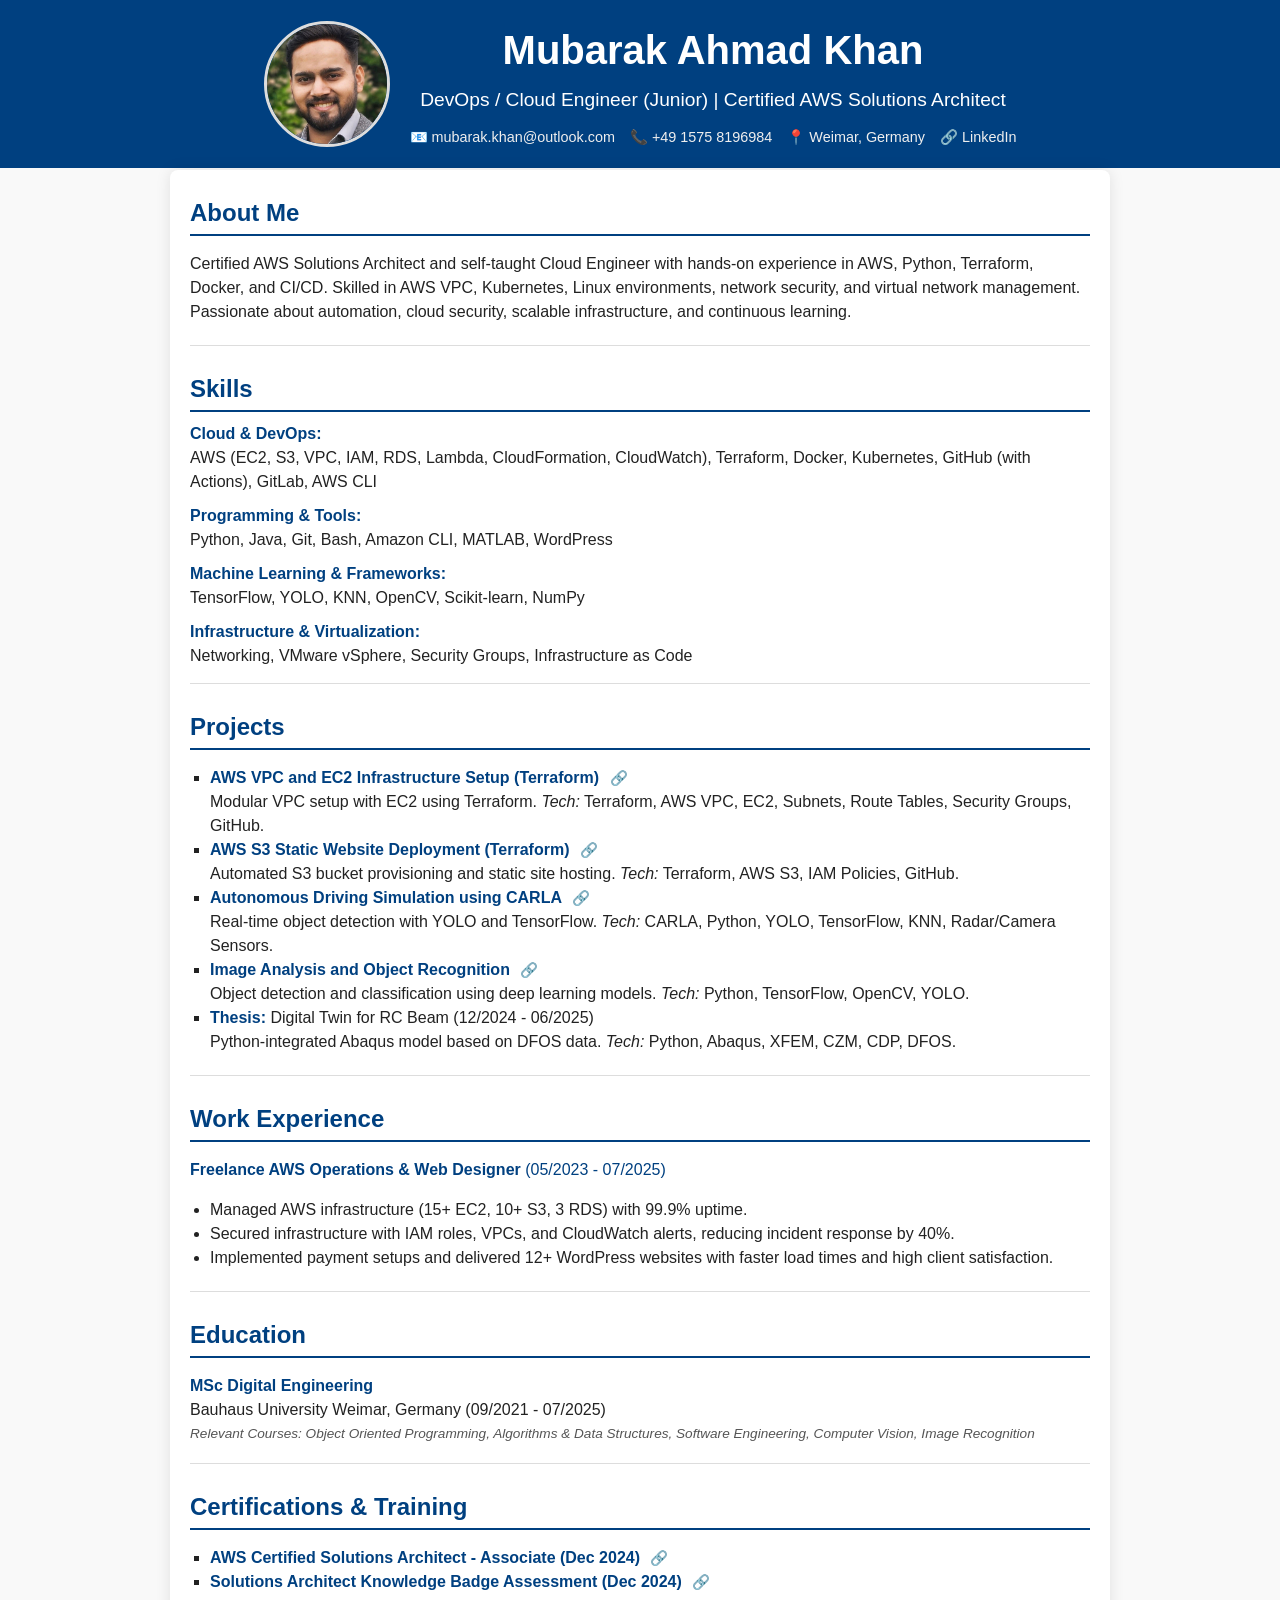
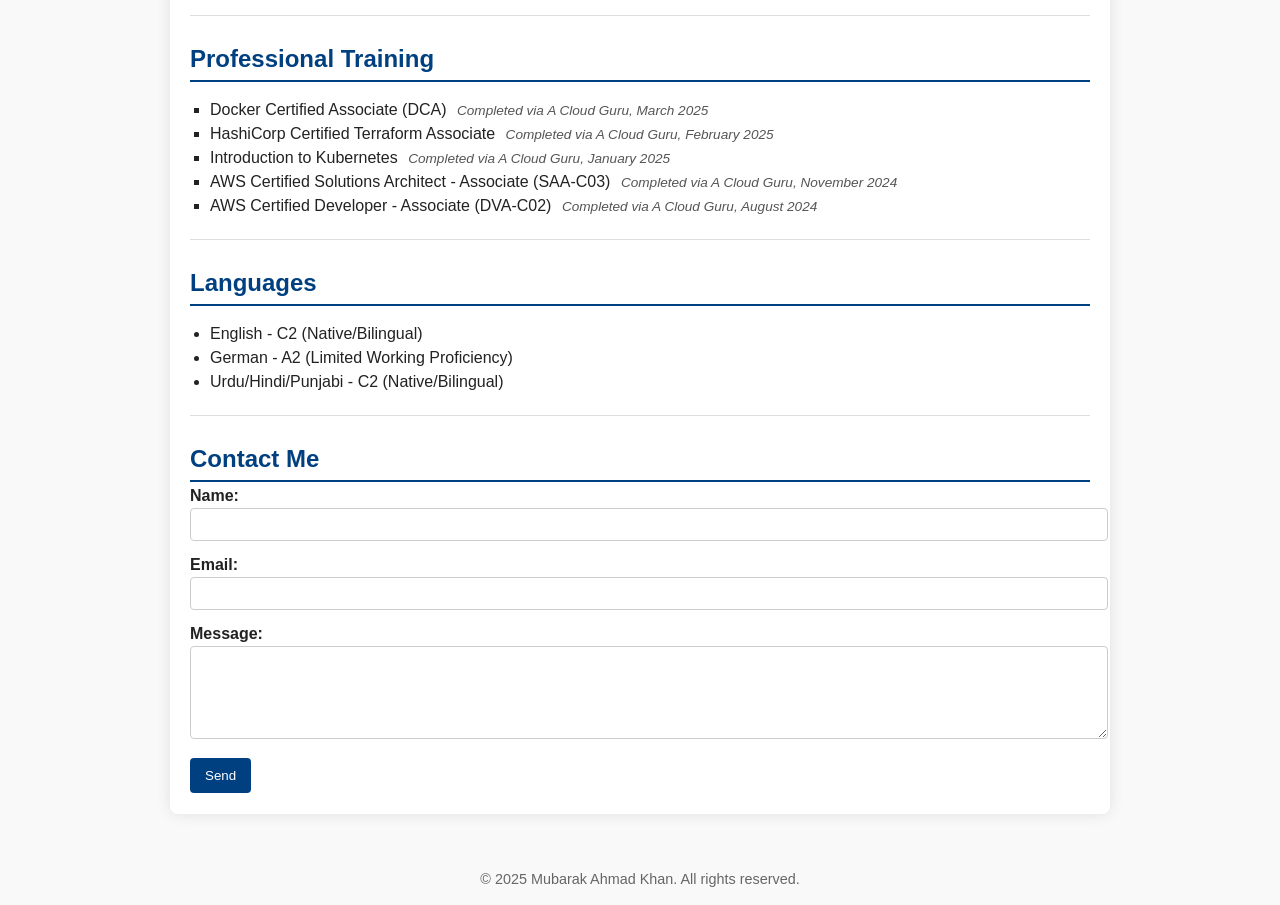
==== site-content/index.html @ 8db27534 "updated index.html" ====
<!DOCTYPE html>
<html lang="en">

<head>
  <meta charset="UTF-8" />
  <meta name="viewport" content="width=device-width, initial-scale=1" />
  <title>Mubarak Ahmad Khan | DevOps & Cloud Engineer Portfolio</title>
  <style>
    body {
      margin: 0;
      padding: 0;
      font-family: 'Segoe UI', Tahoma, Geneva, Verdana, sans-serif;
      background: #f9f9f9;
      color: #222;
      line-height: 1.5;
    }

    header {
      background: #004080;
      color: white;
      padding: 20px 20px;
      text-align: center;
    }

    header h1 {
      margin: 0;
      font-size: 2.5rem;
    }

    header p {
      margin: 1px 0 0;
      font-weight: 300;
      font-size: 1.2rem;
    }

    main {
      max-width: 900px;
      margin: 2px auto;
      padding: 0 20px;
      background: white;
      box-shadow: 0 0 15px rgba(0, 0, 0, 0.1);
      border-radius: 8px;
    }

    section {
      padding: 5px 0;
      border-bottom: 1px solid #ddd;
    }

    section:last-child {
      border-bottom: none;
    }

    h2 {
      color: #004080;
      border-bottom: 2px solid #004080;
      padding-bottom: 3px;
      margin-bottom: 2px;
    }

    ul {
      padding-left: 20px;
    }

    ul.skills,
    ul.projects,
    ul.certificates {
      list-style-type: square;
    }

    .contact-info a {
      color: #004080;
      text-decoration: none;
      font-weight: bold;
    }

    .contact-info a:hover {
      text-decoration: underline;
    }

    .flex-container {
      display: flex;
      flex-wrap: wrap;
      gap: 5px;
    }

    .flex-item {
      flex: 1 1 45%;
      min-width: 280px;
    }

    footer {
      text-align: center;
      padding: 15px;
      color: #666;
      font-size: 0.9rem;
      margin-top: 40px;
    }

    @media (max-width: 600px) {
      .flex-container {
        flex-direction: column;
      }

      .flex-item {
        flex-basis: 100%;
      }
    }

    a.link-arrow {
      text-decoration: none;
      color: #004080;
      font-weight: 600;
    }

    a.link-arrow::after {
      content: "🔗";
      display: inline-block;
      margin-left: 6px;
      font-size: 0.9em;
      vertical-align: middle;
      transition: transform 0.2s ease;
      color: #004080 !important;
    }

    a.link-arrow:hover::after {
      transform: translateY(-1px) scale(1.1);
    }

    .contact-icons {
      margin-top: 12px;
      font-size: 0.9rem;
      color: #ddd;
      display: flex;
      flex-wrap: wrap;
      gap: 15px;
      justify-content: center;
      font-weight: 500;
    }

    .contact-icons a,
    .contact-icons span {
      color: #eee;
      text-decoration: none;
      display: flex;
      align-items: center;
      gap: 6px;
      white-space: nowrap;
    }

    .contact-icons a:hover {
      color: #aaddff;
      text-decoration: underline;
    }

    .header-flex {
      display: flex;
      align-items: center;
      justify-content: center;
      gap: 20px;
      flex-wrap: wrap;
    }

    .profile-pic {
      width: 120px;
      height: 120px;
      border-radius: 50%;
      object-fit: cover;
      border: 3px solid #ddd;
    }

    .header-text {
      text-align: center;
      max-width: 700px;
    }

    header h1 {
      margin: 0 0 6px 0;
      font-size: 2.5rem;
    }

    header p {
      margin: 0 0 12px 0;
      font-weight: 300;
      font-size: 1.2rem;
    }

    /* Adjust contact icons justify to flex-start for left alignment */
    .contact-icons {
      justify-content: flex-start;
    }

    .skills-group p {
      margin: 10px 0;
      line-height: 1.5;
    }

    .skills-group strong {
      color: #004080;
    }

    form label {
      font-weight: bold;
    }

    form input,
    form textarea {
      width: 100%;
      padding: 8px;
      margin-bottom: 12px;
      border: 1px solid #ccc;
      border-radius: 4px;
    }

    form button {
      background-color: #004080;
      color: white;
      padding: 10px 15px;
      border: none;
      border-radius: 4px;
      cursor: pointer;
    }

    form button:hover {
      background-color: #003060;
    }
  </style>
</head>




<body>
  <header>
    <div class="header-flex">
      <img src="job_pic.jpg" alt="Mubarak Ahmad Khan" class="profile-pic" />
      <div class="header-text">
        <h1>Mubarak Ahmad Khan </h1>
        <p>DevOps / Cloud Engineer (Junior) | Certified AWS Solutions Architect</p>
        <div class="contact-icons">
          <a href="mailto:mubarak.khan@outlook.com" title="Email">📧 mubarak.khan@outlook.com</a>
          <a href="tel:+4915758196984" title="Phone">📞 +49 1575 8196984</a>
          <span title="Location">📍 Weimar, Germany</span>
          <a href="https://linkedin.com/in/khanmubarak" target="_blank" rel="noopener noreferrer" title="LinkedIn">🔗
            LinkedIn</a>
        </div>
      </div>
    </div>
  </header>

  <main>
    <section>
      <h2>About Me</h2>
      <p>Certified AWS Solutions Architect and self-taught Cloud Engineer with hands-on experience in AWS, Python,
        Terraform, Docker, and CI/CD. Skilled in AWS VPC, Kubernetes, Linux environments, network security, and virtual
        network management. Passionate about automation, cloud security, scalable infrastructure, and continuous
        learning.</p>
    </section>
    <section>
      <h2>Skills</h2>
      <div class="skills-group">
        <p><strong>Cloud & DevOps:</strong><br>
          AWS (EC2, S3, VPC, IAM, RDS, Lambda, CloudFormation, CloudWatch), Terraform, Docker, Kubernetes, GitHub (with
          Actions), GitLab,
          AWS CLI
        </p>
        <p><strong>Programming & Tools:</strong><br>
          Python, Java, Git, Bash, Amazon CLI, MATLAB, WordPress
        </p>
        <p><strong>Machine Learning & Frameworks:</strong><br>
          TensorFlow, YOLO, KNN, OpenCV, Scikit-learn, NumPy
        </p>
        <p><strong>Infrastructure & Virtualization:</strong><br>
          Networking, VMware vSphere, Security Groups, Infrastructure as Code
        </p>
      </div>
    </section>

    <section>
      <h2>Projects</h2>
      <ul class="projects">
        <li>
          <strong><a href="https://github.com/umarxkhan/terraform-aws-project" target="_blank" class="link-arrow">
              AWS VPC and EC2 Infrastructure Setup (Terraform)
            </a></strong><br>
          Modular VPC setup with EC2 using Terraform. <em>Tech:</em> Terraform, AWS VPC, EC2, Subnets, Route Tables,
          Security Groups, GitHub.
        </li>
        <li>
          <strong><a href="https://github.com/umarxkhan/terraform-aws-s3-static-site" target="_blank"
              class="link-arrow">
              AWS S3 Static Website Deployment (Terraform)
            </a></strong><br>
          Automated S3 bucket provisioning and static site hosting. <em>Tech:</em> Terraform, AWS S3, IAM Policies,
          GitHub.
        </li>
        <li>
          <strong><a href="https://gitlab.com/umarxkhan/carlasim" target="_blank" class="link-arrow">
              Autonomous Driving Simulation using CARLA
            </a></strong><br>
          Real-time object detection with YOLO and TensorFlow. <em>Tech:</em> CARLA, Python, YOLO, TensorFlow, KNN,
          Radar/Camera Sensors.
        </li>
        <li>
          <strong><a href="https://github.com/umarxkhan/Img_anl_obj_rec" target="_blank" class="link-arrow">
              Image Analysis and Object Recognition
            </a></strong><br>
          Object detection and classification using deep learning models. <em>Tech:</em> Python, TensorFlow, OpenCV,
          YOLO.
        </li>
        <li>
          <strong><span style="color: #004080;">Thesis:</span></strong> Digital Twin for RC Beam (12/2024 - 06/2025)<br>
          Python-integrated Abaqus model based on DFOS data. <em>Tech:</em> Python, Abaqus, XFEM, CZM, CDP, DFOS.
        </li>


      </ul>
    </section>
    <section>
      <h2>Work Experience</h2>
      <p style="color: #004080;"><strong>Freelance AWS Operations & Web Designer</strong> (05/2023 - 07/2025)</p>
      <ul>
        <li>Managed AWS infrastructure (15+ EC2, 10+ S3, 3 RDS) with 99.9% uptime.</li>
        <li>Secured infrastructure with IAM roles, VPCs, and CloudWatch alerts, reducing incident response by 40%.</li>
        <li>Implemented payment setups and delivered 12+ WordPress websites with faster load times and high client
          satisfaction.</li>
      </ul>
    </section>
    <section>
      <h2>Education</h2>
      <p style="margin-bottom: 2px;color: #004080;">
        <strong>MSc Digital Engineering</strong><br />
        <span style="font-style: normal; font-size: 1em; color: #222;">Bauhaus University Weimar, Germany (09/2021 -
          07/2025)</span>
      </p>
      <p style="font-size: 0.85em; font-style: italic; color: #555; margin-top: 2px;">
        Relevant Courses: Object Oriented Programming, Algorithms & Data Structures, Software Engineering, Computer
        Vision, Image Recognition
      </p>
    </section>


    <style>
      .edu-university {
        display: block;
        margin-bottom: 4px;
        /* less vertical space */
      }

      .courses-line {
        font-size: 0.85em;
        font-style: italic;
        color: #555;
        margin-top: 0;
        /* remove top margin */
      }
    </style>


    <style>
      .edu-university {
        display: block;
        margin-bottom: 4px;
        /* less vertical space */
      }

      .courses-line {
        font-size: 0.85em;
        font-style: italic;
        color: #555;
        margin-top: 0;
        /* remove top margin */
      }

      .courses-label {
        font-weight: normal;
        margin-right: 4px;
      }
    </style>


    <style>
      .courses-label {
        font-size: 0.85em;
        font-style: italic;
        color: #555;
        font-weight: normal;
        margin-right: 4px;
      }
    </style>

    <section>
      <h2>Certifications & Training</h2>
      <ul class="certificates">
        <li><a href="https://cp.certmetrics.com/amazon/en/public/verify/credential/247a783be81e4b35bfaeaa7c2f49250f"
            target="_blank" rel="noopener noreferrer" class="link-arrow">
            AWS Certified Solutions Architect - Associate (Dec 2024)
          </a></li>
        <li><a href="https://www.credly.com/badges/6165e5f7-ee56-42c2-b804-256fa15f0f01" target="_blank"
            rel="noopener noreferrer" class="link-arrow">
            Solutions Architect Knowledge Badge Assessment (Dec 2024)
          </a></li>
      </ul>
    </section>
    <section>
      <h2>Professional Training</h2>
      <ul class="certificates">
        <li>
          Docker Certified Associate (DCA) <span class="training-info">Completed via A Cloud Guru, March 2025</span>
        </li>
        <li>
          HashiCorp Certified Terraform Associate <span class="training-info">Completed via A Cloud Guru, February
            2025</span>
        </li>
        <li>
          Introduction to Kubernetes <span class="training-info">Completed via A Cloud Guru, January 2025</span>
        </li>
        <li>
          AWS Certified Solutions Architect - Associate (SAA-C03) <span class="training-info">Completed via A Cloud
            Guru, November 2024</span>
        </li>
        <li>
          AWS Certified Developer - Associate (DVA-C02) <span class="training-info">Completed via A Cloud Guru, August
            2024</span>
        </li>
      </ul>
    </section>

    <style>
      .training-info {
        font-size: 0.85em;
        font-style: italic;
        color: #555;
        margin-left: 6px;
      }
    </style>

    <section>
      <h2>Languages</h2>
      <ul>
        <li>English - C2 (Native/Bilingual)</li>
        <li>German - A2 (Limited Working Proficiency)</li>
        <li>Urdu/Hindi/Punjabi - C2 (Native/Bilingual)</li>

      </ul>
    </section>
    <section>
      <h2>Contact Me</h2>
      <form id="contactForm">
        <label for="name">Name:</label><br />
        <input type="text" id="name" name="name" required /><br />

        <label for="email">Email:</label><br />
        <input type="email" id="email" name="email" required /><br />

        <label for="message">Message:</label><br />
        <textarea id="message" name="message" rows="5" required></textarea><br />

        <button type="submit">Send</button>
      </form>
      <p id="formStatus"></p>
    </section>
  </main>
  <footer>
    &copy; 2025 Mubarak Ahmad Khan. All rights reserved.
  </footer>
  <script>
    const form = document.getElementById('contactForm');
    const status = document.getElementById('formStatus');

    form.addEventListener('submit', async (e) => {
      e.preventDefault();

      const data = {
        name: form.name.value.trim(),
        email: form.email.value.trim(),
        message: form.message.value.trim(),
      };

      try {
        status.textContent = 'Sending...';

        const response = await fetch('https://tzf78jd52c.execute-api.us-east-1.amazonaws.com/submit', {
          method: 'POST',
          headers: {
            'Content-Type': 'application/json',
          },
          body: JSON.stringify(data),
        });

        if (response.ok) {
          status.textContent = 'Message sent successfully. Thank you!';
          form.reset();
        } else {
          const errorData = await response.json();
          status.textContent = 'Error: ' + (errorData.message || 'Failed to send message.');
        }
      } catch (error) {
        status.textContent = 'Network error: Could not send message.';
      }
    });
  </script>
</body>

</html>
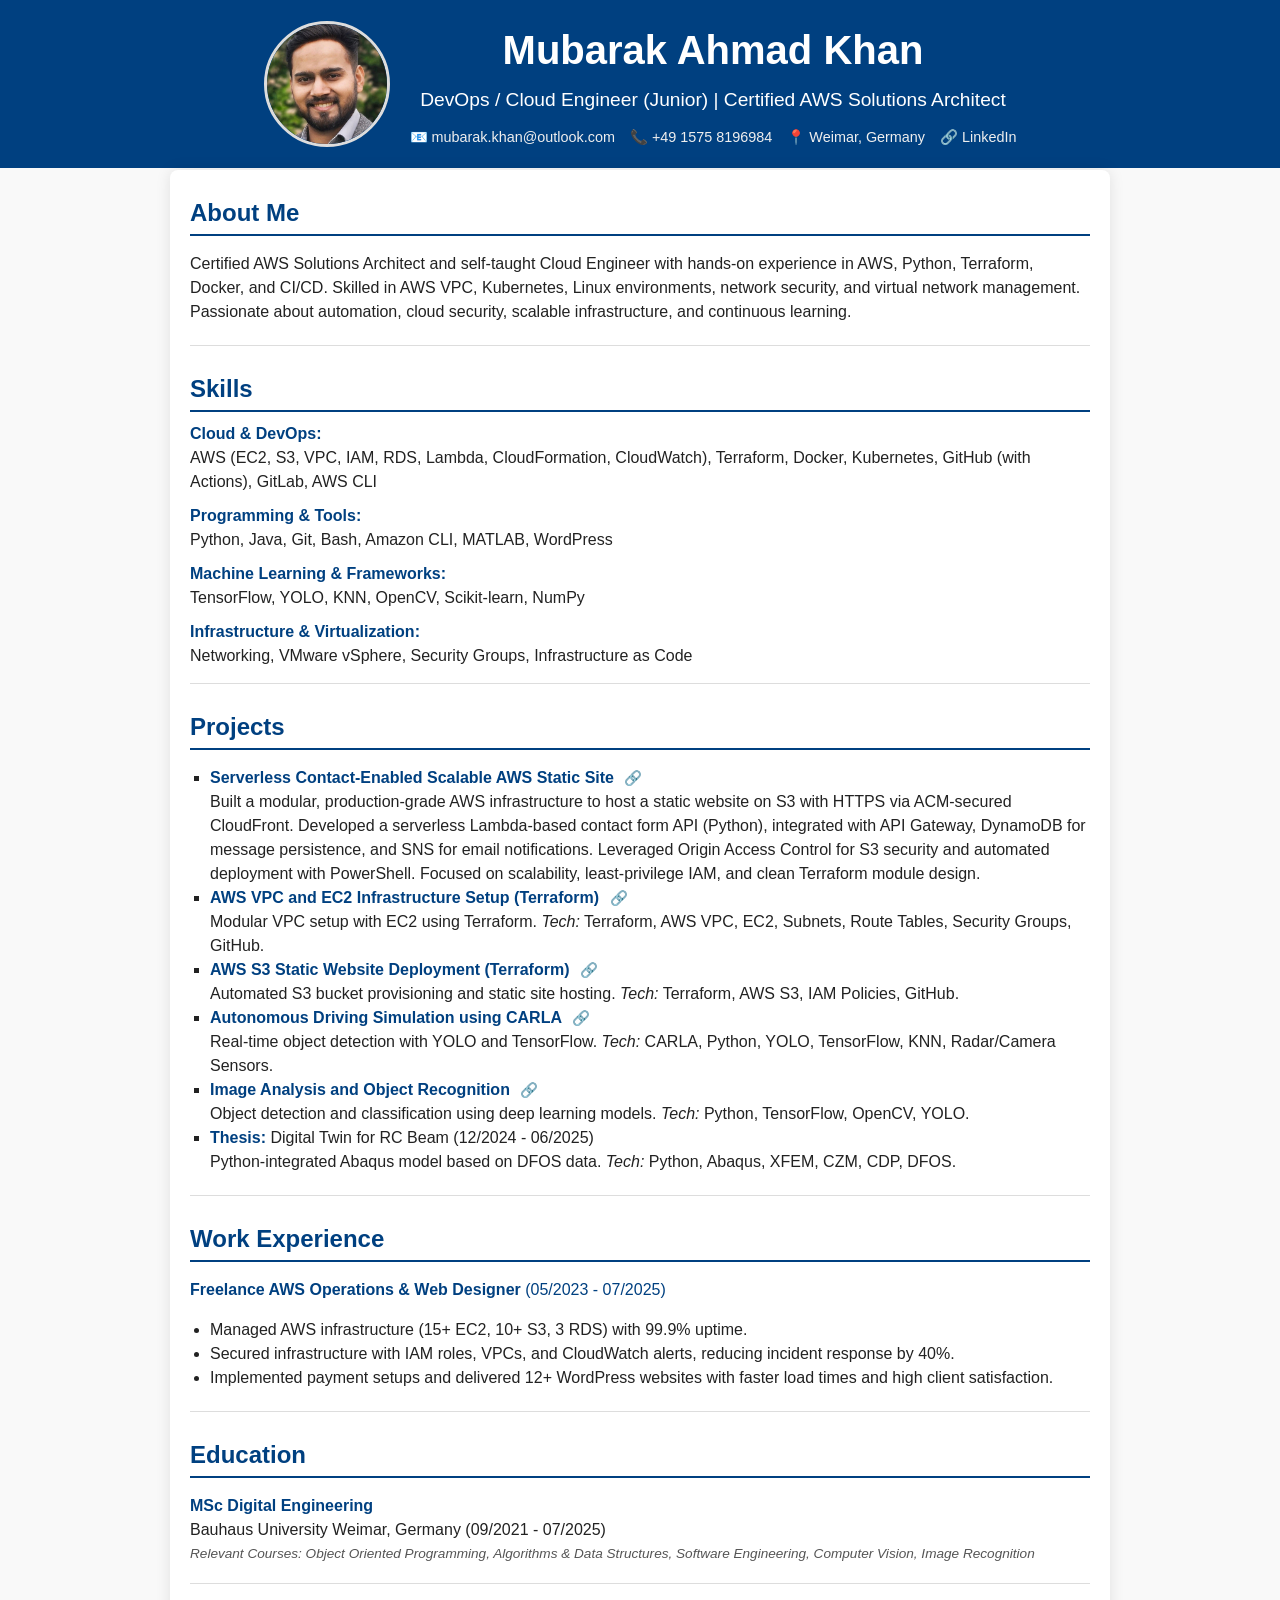
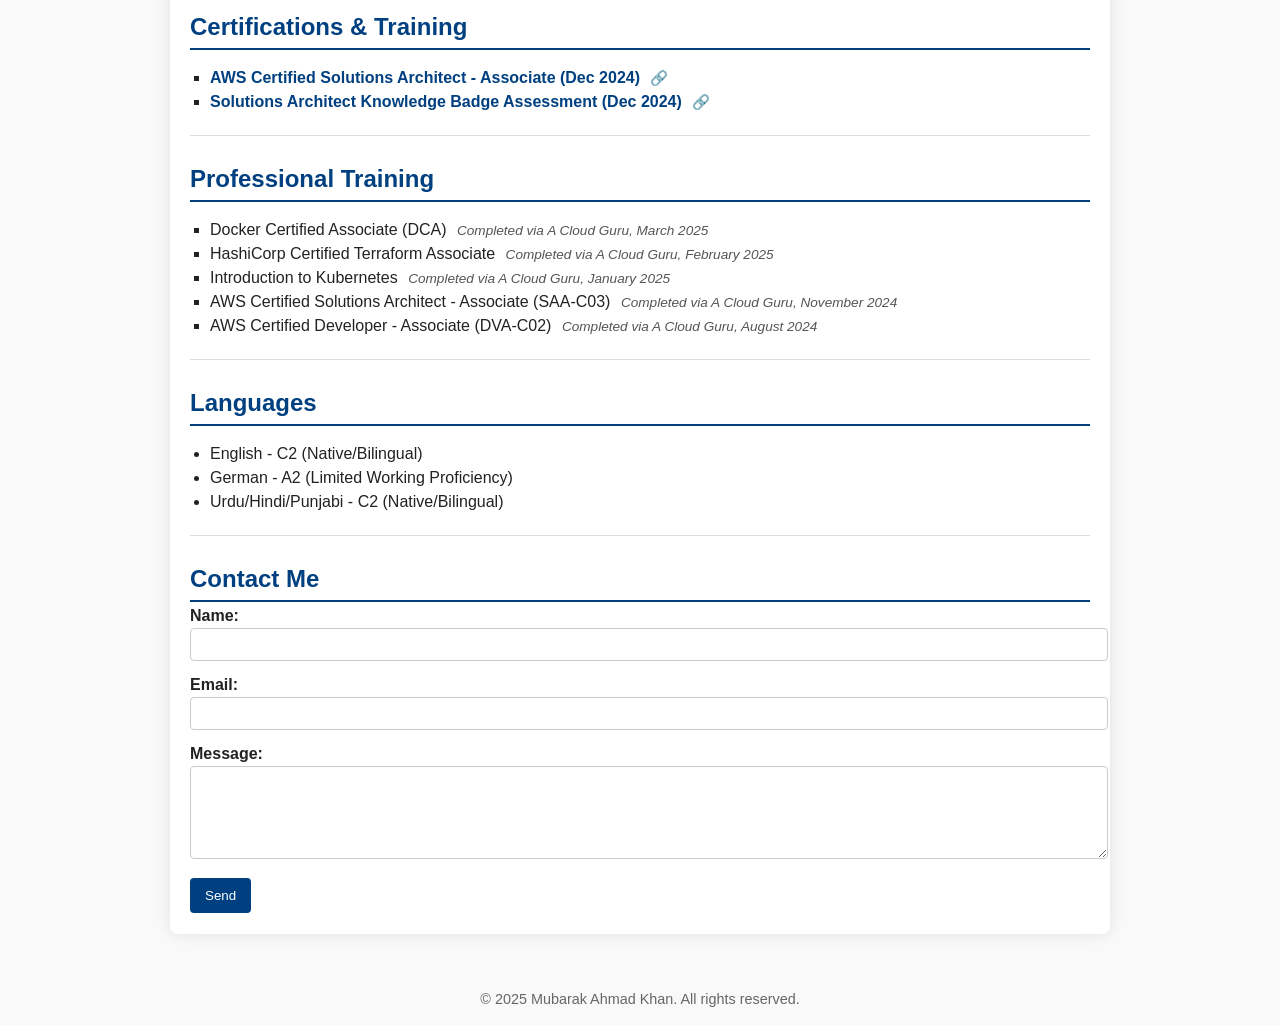
==== commit 728ca7da: "updated index.html" ====
--- a/site-content/index.html
+++ b/site-content/index.html
@@ -280,6 +280,17 @@
       <h2>Projects</h2>
       <ul class="projects">
         <li>
+          <strong><a href="https://github.com/umarxkhan/secure-scalable-s3-static-site-aws-terraform" target="_blank"
+              class="link-arrow">
+              Serverless Contact-Enabled Scalable AWS Static Site
+            </a></strong><br>
+          Built a modular, production-grade AWS infrastructure to host a static website on S3 with HTTPS via ACM-secured
+          CloudFront. Developed a serverless Lambda-based contact form API (Python), integrated with API Gateway,
+          DynamoDB for message persistence, and SNS for email notifications. Leveraged Origin Access Control for S3
+          security and automated deployment with PowerShell. Focused on scalability, least-privilege IAM, and clean
+          Terraform module design.
+        </li>
+        <li>
           <strong><a href="https://github.com/umarxkhan/terraform-aws-project" target="_blank" class="link-arrow">
               AWS VPC and EC2 Infrastructure Setup (Terraform)
             </a></strong><br>
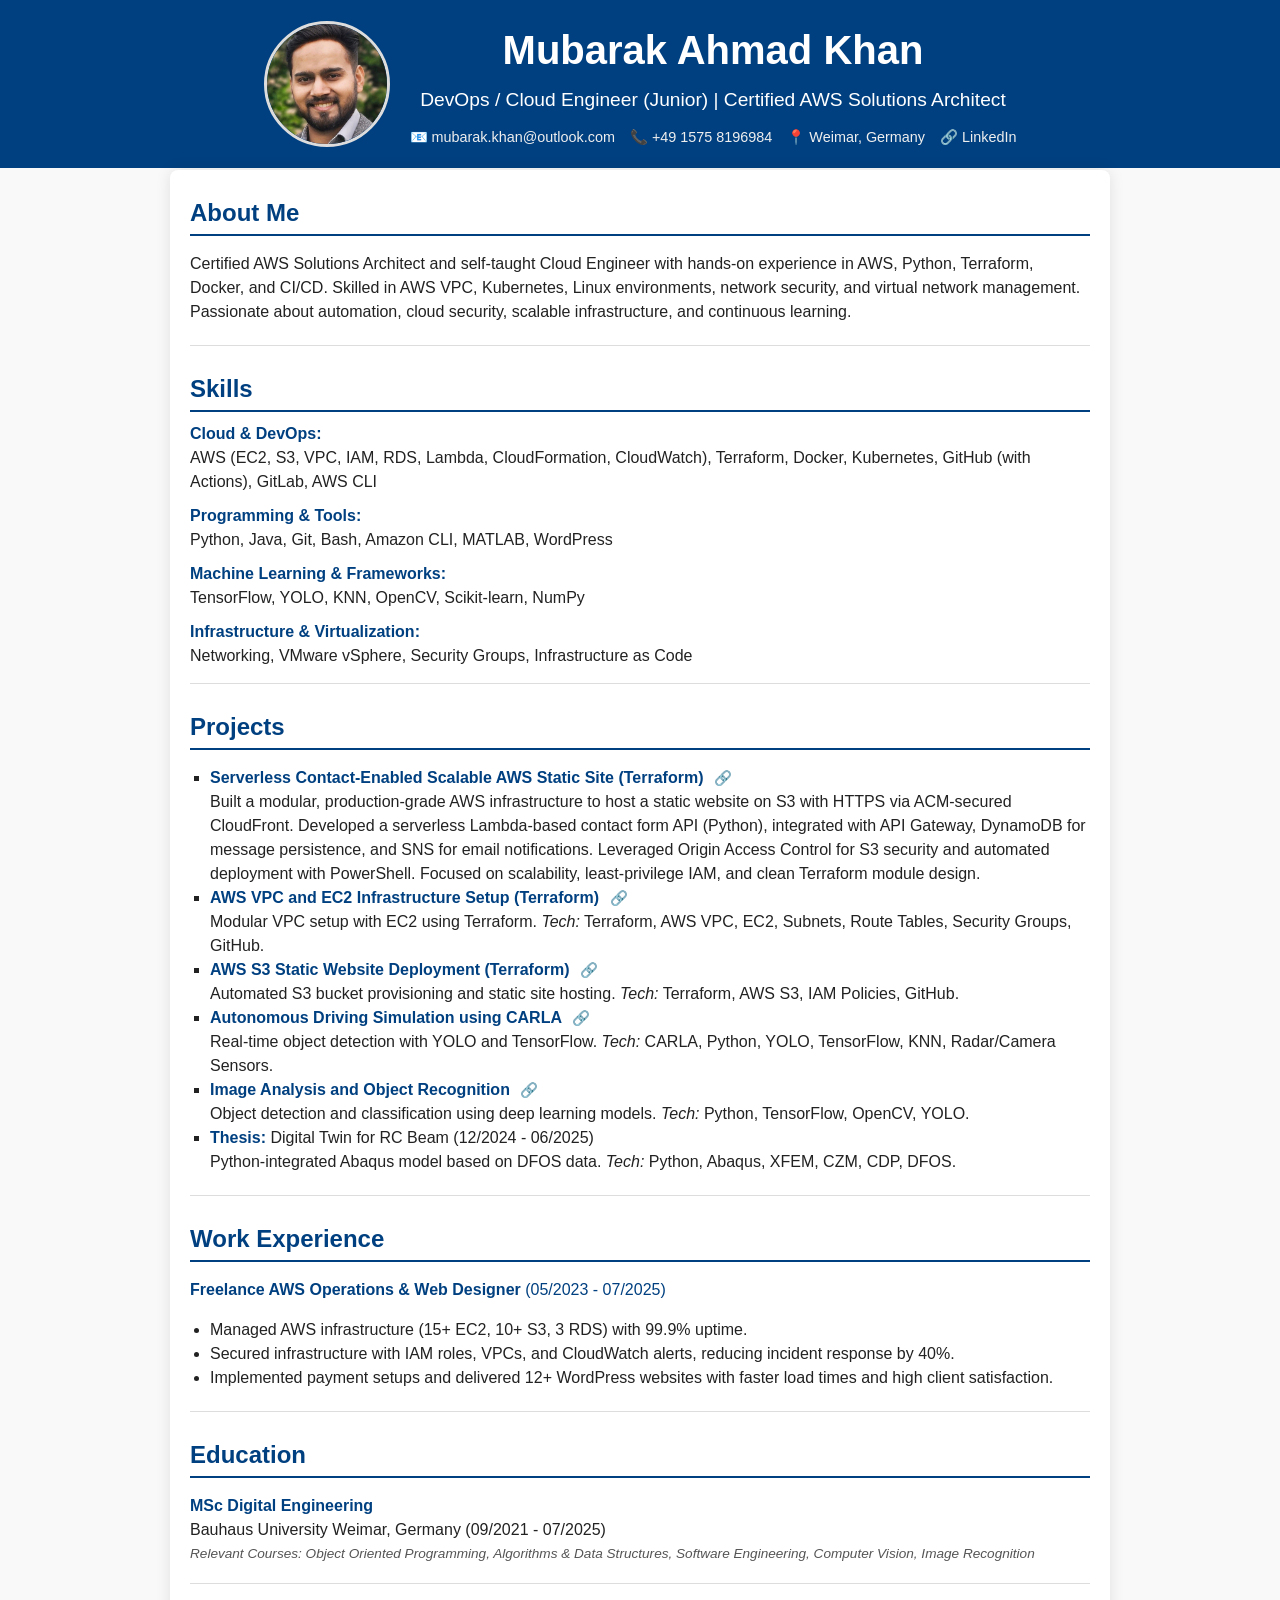
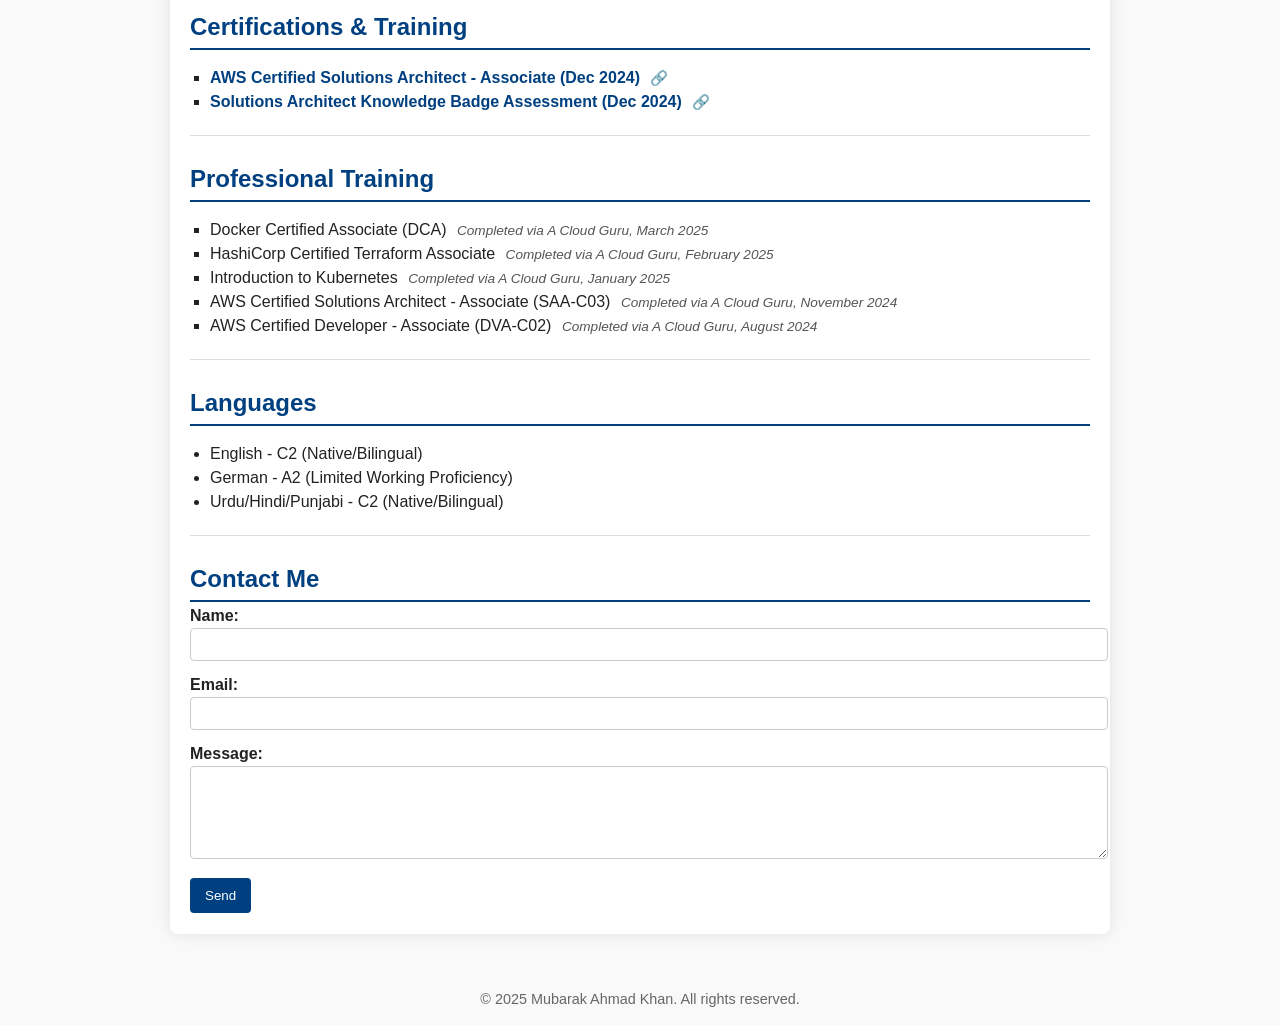
==== commit d0ed5308: "updated index.html" ====
--- a/site-content/index.html
+++ b/site-content/index.html
@@ -282,7 +282,7 @@
         <li>
           <strong><a href="https://github.com/umarxkhan/secure-scalable-s3-static-site-aws-terraform" target="_blank"
               class="link-arrow">
-              Serverless Contact-Enabled Scalable AWS Static Site
+              Serverless Contact-Enabled Scalable AWS Static Site (Terraform)
             </a></strong><br>
           Built a modular, production-grade AWS infrastructure to host a static website on S3 with HTTPS via ACM-secured
           CloudFront. Developed a serverless Lambda-based contact form API (Python), integrated with API Gateway,
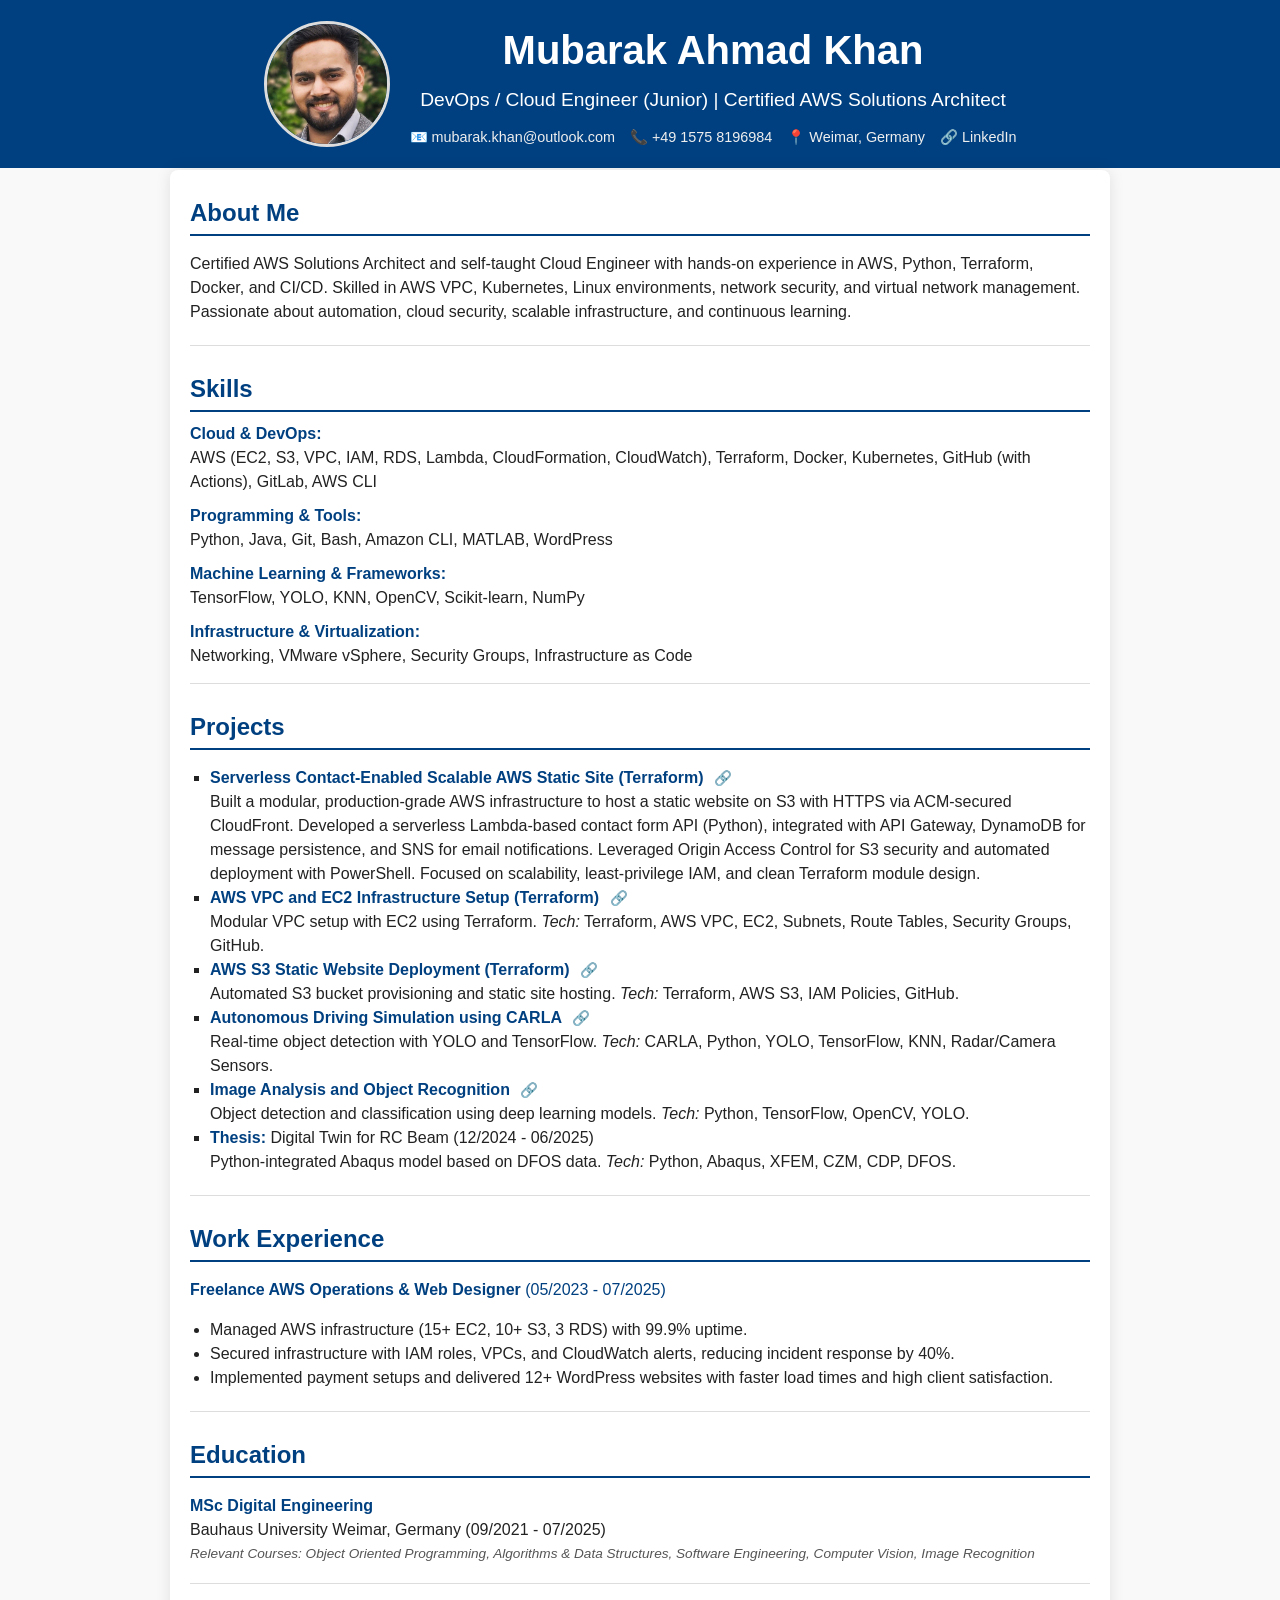
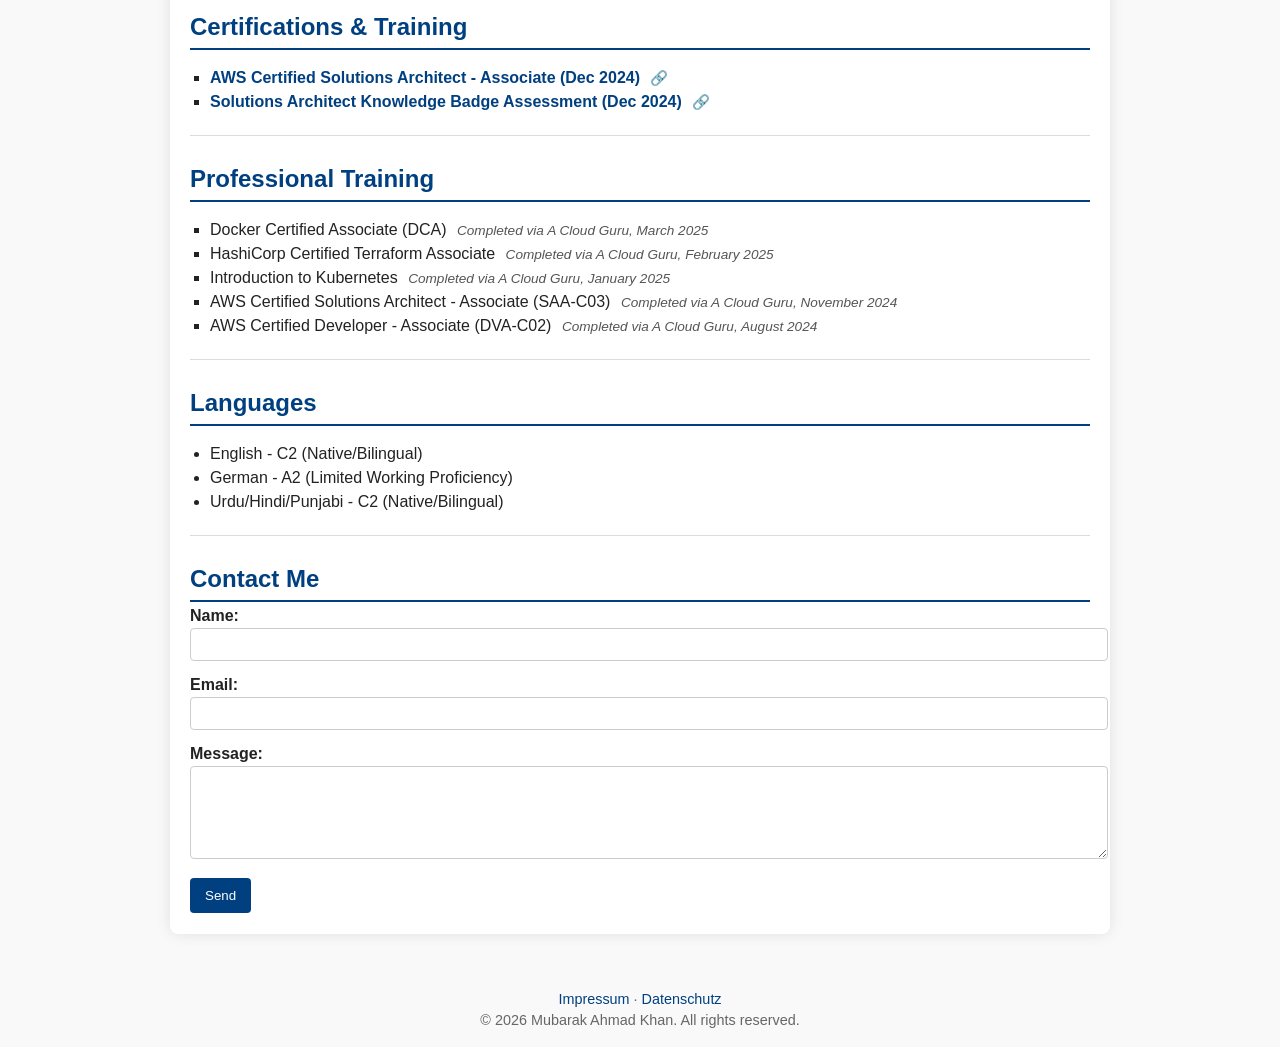
==== commit 5f9b1f6d: "Updated portfolio, impressum, datenschutz" ====
--- a/site-content/index.html
+++ b/site-content/index.html
@@ -473,7 +473,11 @@
     </section>
   </main>
   <footer>
-    &copy; 2025 Mubarak Ahmad Khan. All rights reserved.
+    <a href="impressum.html" style="color: #004080; text-decoration: none;">Impressum</a>
+    &middot;
+    <a href="datenschutz.html" style="color: #004080; text-decoration: none;">Datenschutz</a>
+    <br />
+    &copy; 2026 Mubarak Ahmad Khan. All rights reserved.
   </footer>
   <script>
     const form = document.getElementById('contactForm');
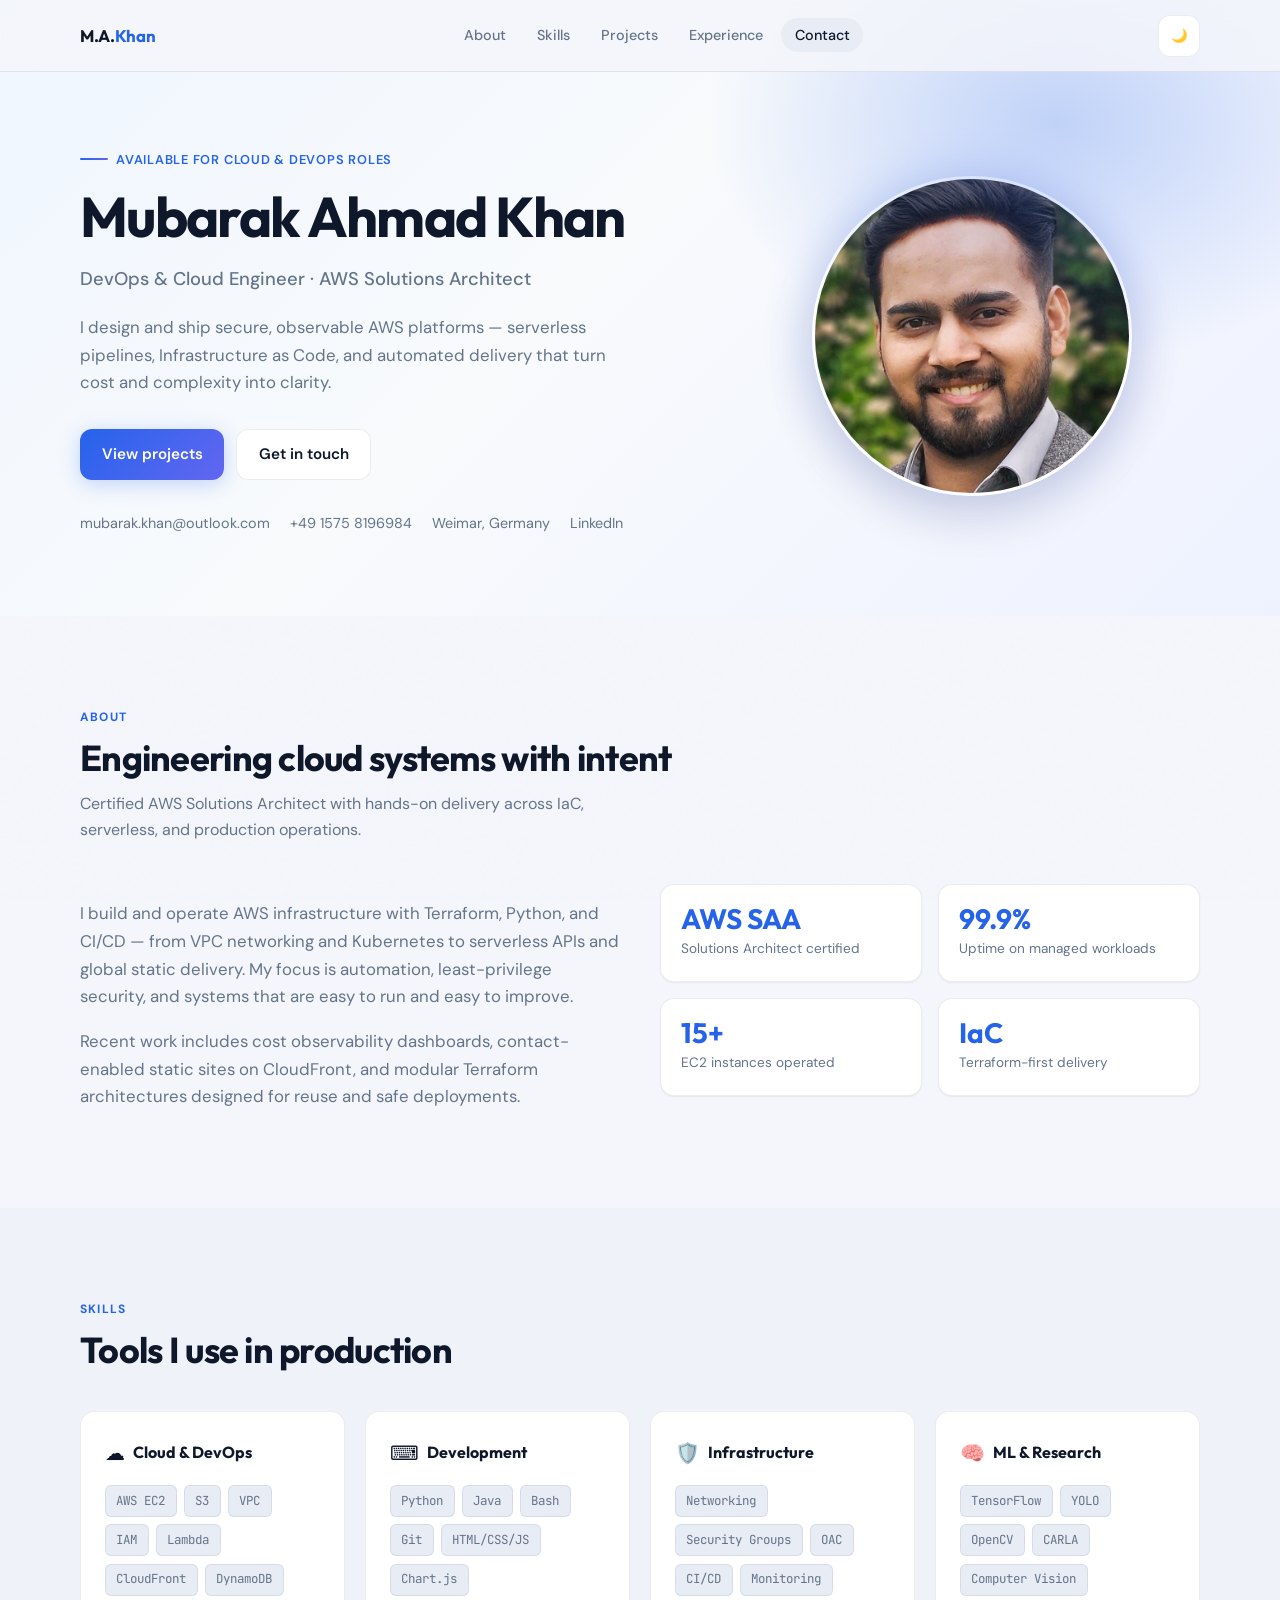
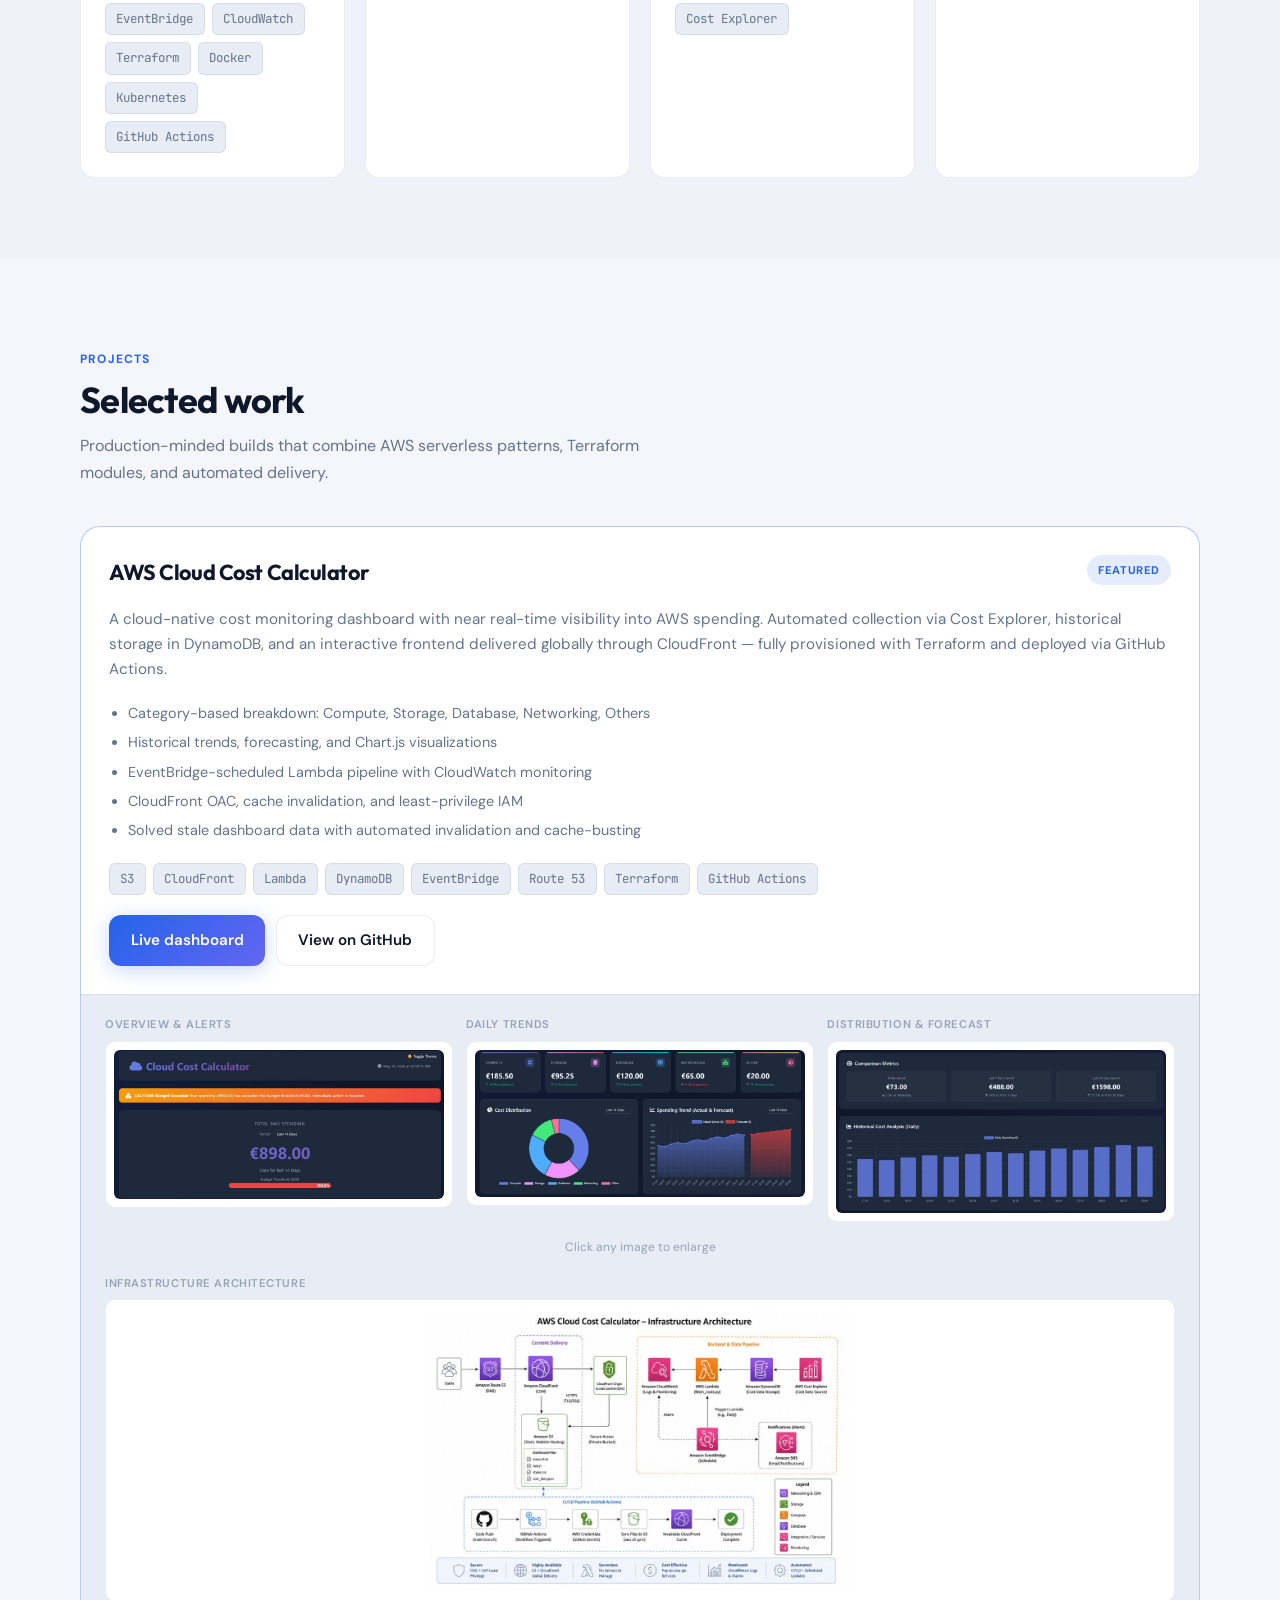
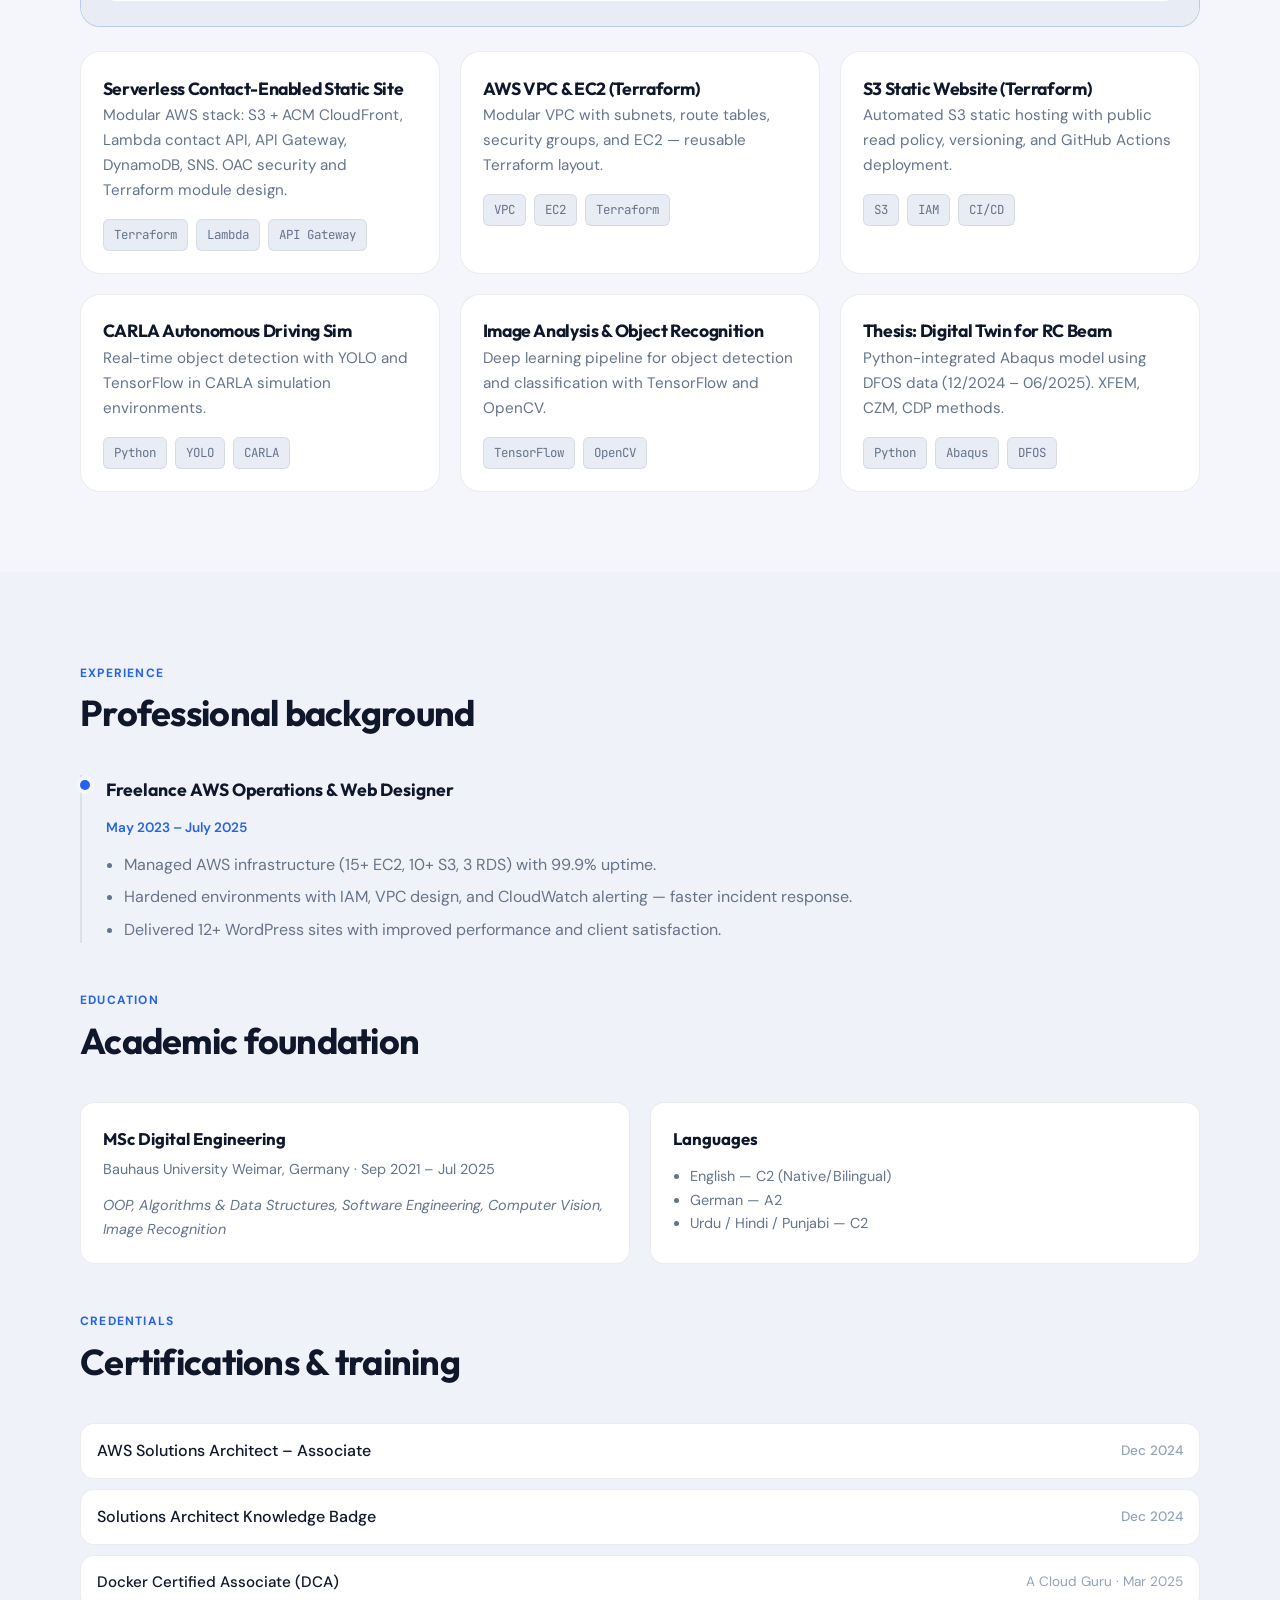
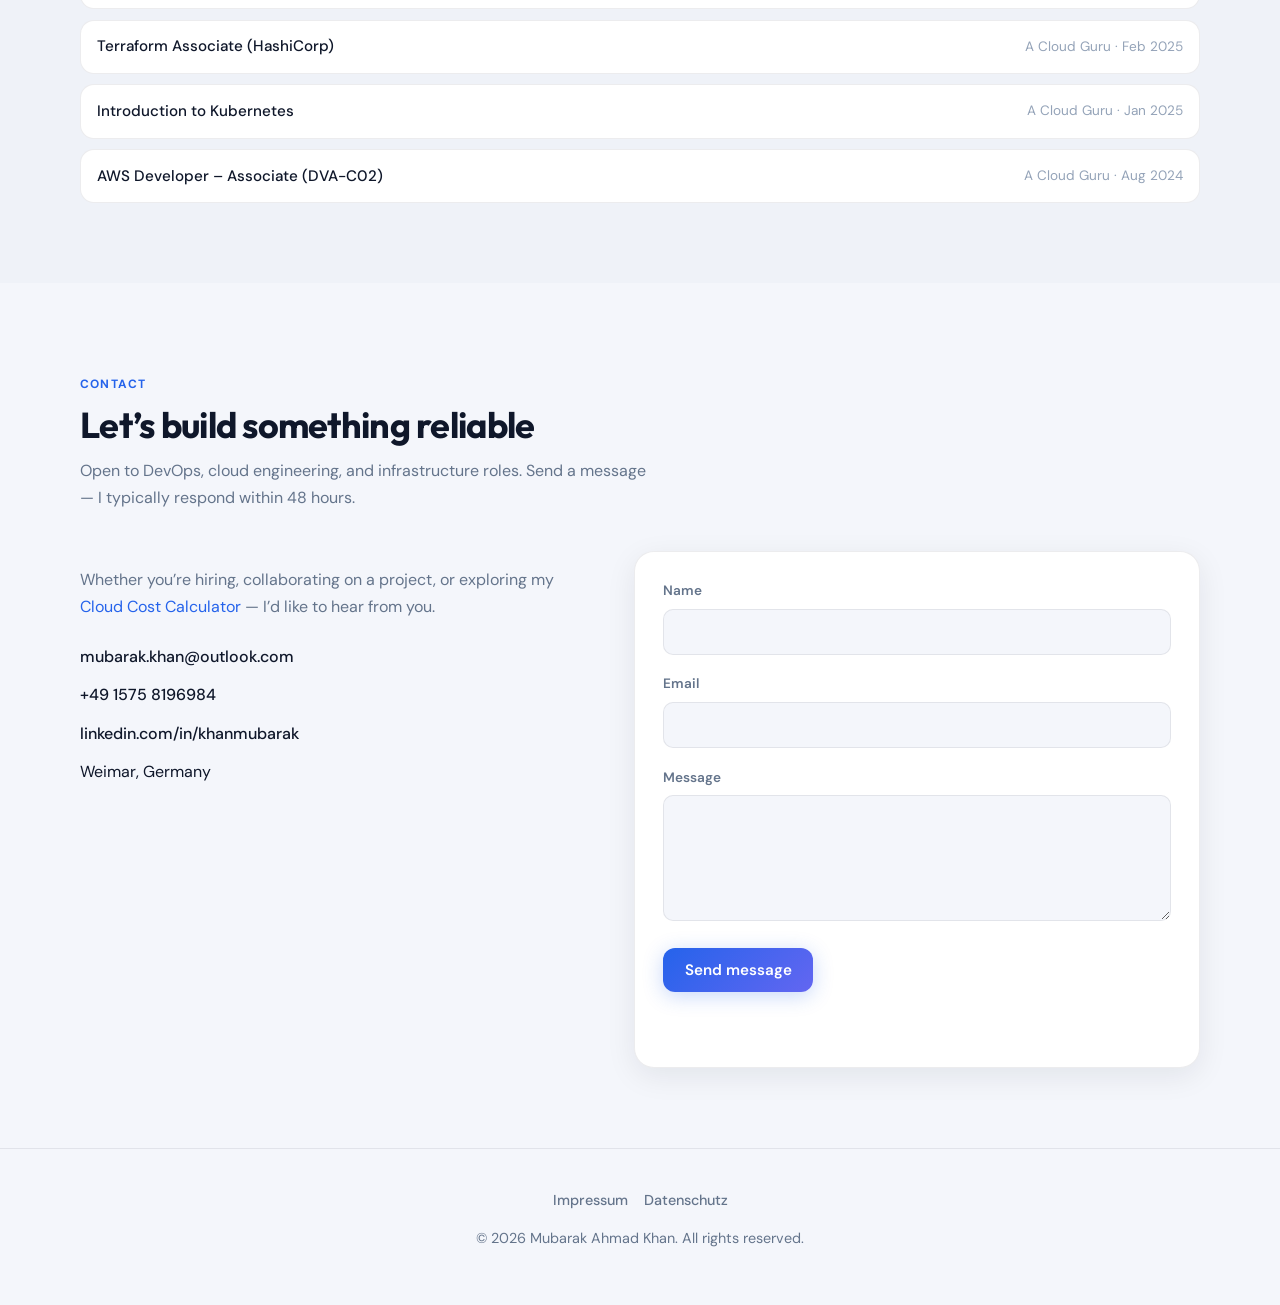
==== commit 96b1f95f: "updated site content" ====
--- a/site-content/index.html
+++ b/site-content/index.html
@@ -1,520 +1,507 @@
 <!DOCTYPE html>
-<html lang="en">
+<html lang="en" data-theme="light">
 
 <head>
   <meta charset="UTF-8" />
   <meta name="viewport" content="width=device-width, initial-scale=1" />
-  <title>Mubarak Ahmad Khan | DevOps & Cloud Engineer Portfolio</title>
-  <style>
-    body {
-      margin: 0;
-      padding: 0;
-      font-family: 'Segoe UI', Tahoma, Geneva, Verdana, sans-serif;
-      background: #f9f9f9;
-      color: #222;
-      line-height: 1.5;
-    }
-
-    header {
-      background: #004080;
-      color: white;
-      padding: 20px 20px;
-      text-align: center;
-    }
-
-    header h1 {
-      margin: 0;
-      font-size: 2.5rem;
-    }
-
-    header p {
-      margin: 1px 0 0;
-      font-weight: 300;
-      font-size: 1.2rem;
-    }
-
-    main {
-      max-width: 900px;
-      margin: 2px auto;
-      padding: 0 20px;
-      background: white;
-      box-shadow: 0 0 15px rgba(0, 0, 0, 0.1);
-      border-radius: 8px;
-    }
-
-    section {
-      padding: 5px 0;
-      border-bottom: 1px solid #ddd;
-    }
-
-    section:last-child {
-      border-bottom: none;
-    }
-
-    h2 {
-      color: #004080;
-      border-bottom: 2px solid #004080;
-      padding-bottom: 3px;
-      margin-bottom: 2px;
-    }
-
-    ul {
-      padding-left: 20px;
-    }
-
-    ul.skills,
-    ul.projects,
-    ul.certificates {
-      list-style-type: square;
-    }
-
-    .contact-info a {
-      color: #004080;
-      text-decoration: none;
-      font-weight: bold;
-    }
-
-    .contact-info a:hover {
-      text-decoration: underline;
-    }
-
-    .flex-container {
-      display: flex;
-      flex-wrap: wrap;
-      gap: 5px;
-    }
-
-    .flex-item {
-      flex: 1 1 45%;
-      min-width: 280px;
-    }
-
-    footer {
-      text-align: center;
-      padding: 15px;
-      color: #666;
-      font-size: 0.9rem;
-      margin-top: 40px;
-    }
-
-    @media (max-width: 600px) {
-      .flex-container {
-        flex-direction: column;
-      }
-
-      .flex-item {
-        flex-basis: 100%;
-      }
-    }
-
-    a.link-arrow {
-      text-decoration: none;
-      color: #004080;
-      font-weight: 600;
-    }
-
-    a.link-arrow::after {
-      content: "🔗";
-      display: inline-block;
-      margin-left: 6px;
-      font-size: 0.9em;
-      vertical-align: middle;
-      transition: transform 0.2s ease;
-      color: #004080 !important;
-    }
-
-    a.link-arrow:hover::after {
-      transform: translateY(-1px) scale(1.1);
-    }
-
-    .contact-icons {
-      margin-top: 12px;
-      font-size: 0.9rem;
-      color: #ddd;
-      display: flex;
-      flex-wrap: wrap;
-      gap: 15px;
-      justify-content: center;
-      font-weight: 500;
-    }
-
-    .contact-icons a,
-    .contact-icons span {
-      color: #eee;
-      text-decoration: none;
-      display: flex;
-      align-items: center;
-      gap: 6px;
-      white-space: nowrap;
-    }
-
-    .contact-icons a:hover {
-      color: #aaddff;
-      text-decoration: underline;
-    }
-
-    .header-flex {
-      display: flex;
-      align-items: center;
-      justify-content: center;
-      gap: 20px;
-      flex-wrap: wrap;
-    }
-
-    .profile-pic {
-      width: 120px;
-      height: 120px;
-      border-radius: 50%;
-      object-fit: cover;
-      border: 3px solid #ddd;
-    }
-
-    .header-text {
-      text-align: center;
-      max-width: 700px;
-    }
-
-    header h1 {
-      margin: 0 0 6px 0;
-      font-size: 2.5rem;
-    }
-
-    header p {
-      margin: 0 0 12px 0;
-      font-weight: 300;
-      font-size: 1.2rem;
-    }
-
-    /* Adjust contact icons justify to flex-start for left alignment */
-    .contact-icons {
-      justify-content: flex-start;
-    }
-
-    .skills-group p {
-      margin: 10px 0;
-      line-height: 1.5;
-    }
-
-    .skills-group strong {
-      color: #004080;
-    }
-
-    form label {
-      font-weight: bold;
-    }
-
-    form input,
-    form textarea {
-      width: 100%;
-      padding: 8px;
-      margin-bottom: 12px;
-      border: 1px solid #ccc;
-      border-radius: 4px;
-    }
-
-    form button {
-      background-color: #004080;
-      color: white;
-      padding: 10px 15px;
-      border: none;
-      border-radius: 4px;
-      cursor: pointer;
-    }
-
-    form button:hover {
-      background-color: #003060;
-    }
-  </style>
+  <meta name="description"
+    content="Mubarak Ahmad Khan — DevOps & Cloud Engineer specializing in AWS, Terraform, serverless architecture, and CI/CD." />
+  <title>Mubarak Ahmad Khan | DevOps & Cloud Engineer</title>
+  <link rel="preconnect" href="https://fonts.googleapis.com" />
+  <link rel="preconnect" href="https://fonts.gstatic.com" crossorigin />
+  <link
+    href="https://fonts.googleapis.com/css2?family=DM+Sans:ital,opsz,wght@0,9..40,400;0,9..40,500;0,9..40,600;0,9..40,700&family=JetBrains+Mono:wght@400;500&family=Outfit:wght@600;700&display=swap"
+    rel="stylesheet" />
+  <link rel="stylesheet" href="css/styles.css" />
+  <script>
+    (function () {
+      var t = localStorage.getItem("portfolio-theme");
+      if (t === "light" || t === "dark") document.documentElement.setAttribute("data-theme", t);
+      else if (window.matchMedia("(prefers-color-scheme: dark)").matches) document.documentElement.setAttribute("data-theme", "dark");
+    })();
+  </script>
 </head>
 
-
-
-
 <body>
-  <header>
-    <div class="header-flex">
-      <img src="job_pic.jpg" alt="Mubarak Ahmad Khan" class="profile-pic" />
-      <div class="header-text">
-        <h1>Mubarak Ahmad Khan </h1>
-        <p>DevOps / Cloud Engineer (Junior) | Certified AWS Solutions Architect</p>
-        <div class="contact-icons">
-          <a href="mailto:mubarak.khan@outlook.com" title="Email">📧 mubarak.khan@outlook.com</a>
-          <a href="tel:+4915758196984" title="Phone">📞 +49 1575 8196984</a>
-          <span title="Location">📍 Weimar, Germany</span>
-          <a href="https://linkedin.com/in/khanmubarak" target="_blank" rel="noopener noreferrer" title="LinkedIn">🔗
-            LinkedIn</a>
+  <nav class="nav" id="nav" aria-label="Main navigation">
+    <div class="container nav__inner">
+      <a href="#hero" class="nav__brand">M.A.<span>Khan</span></a>
+      <ul class="nav__links" id="navLinks">
+        <li><a href="#about" data-section="about">About</a></li>
+        <li><a href="#skills" data-section="skills">Skills</a></li>
+        <li><a href="#projects" data-section="projects">Projects</a></li>
+        <li><a href="#experience" data-section="experience">Experience</a></li>
+        <li><a href="#contact" data-section="contact">Contact</a></li>
+      </ul>
+      <div class="nav__actions">
+        <button type="button" class="btn-icon" id="themeToggle" aria-label="Toggle dark mode">🌙</button>
+        <button type="button" class="btn-icon nav__toggle" id="navToggle" aria-expanded="false"
+          aria-label="Open menu">☰</button>
+      </div>
+    </div>
+  </nav>
+
+  <header class="hero" id="hero">
+    <div class="container hero__grid">
+      <div class="hero__content reveal">
+        <p class="hero__eyebrow">Available for cloud &amp; DevOps roles</p>
+        <h1 class="hero__title">Mubarak Ahmad Khan</h1>
+        <p class="hero__role">DevOps &amp; Cloud Engineer · AWS Solutions Architect</p>
+        <p class="hero__impact">
+          I design and ship secure, observable AWS platforms — serverless pipelines, Infrastructure as Code,
+          and automated delivery that turn cost and complexity into clarity.
+        </p>
+        <div class="hero__cta">
+          <a href="#projects" class="btn btn--primary">View projects</a>
+          <a href="#contact" class="btn btn--ghost">Get in touch</a>
+        </div>
+        <div class="hero__meta">
+          <a href="mailto:mubarak.khan@outlook.com">mubarak.khan@outlook.com</a>
+          <a href="tel:+4915758196984">+49 1575 8196984</a>
+          <span>Weimar, Germany</span>
+          <a href="https://linkedin.com/in/khanmubarak" target="_blank" rel="noopener noreferrer">LinkedIn</a>
+        </div>
+      </div>
+      <div class="hero__visual reveal reveal-delay-1">
+        <div class="hero__photo-wrap">
+          <img src="job_pic.jpg" alt="Mubarak Ahmad Khan" class="hero__photo" width="320" height="320" />
         </div>
       </div>
     </div>
   </header>
 
   <main>
-    <section>
-      <h2>About Me</h2>
-      <p>Certified AWS Solutions Architect and self-taught Cloud Engineer with hands-on experience in AWS, Python,
-        Terraform, Docker, and CI/CD. Skilled in AWS VPC, Kubernetes, Linux environments, network security, and virtual
-        network management. Passionate about automation, cloud security, scalable infrastructure, and continuous
-        learning.</p>
+    <section class="section" id="about">
+      <div class="container">
+        <div class="section__header reveal">
+          <p class="section__label">About</p>
+          <h2 class="section__title">Engineering cloud systems with intent</h2>
+          <p class="section__subtitle">
+            Certified AWS Solutions Architect with hands-on delivery across IaC, serverless, and production operations.
+          </p>
+        </div>
+        <div class="about__grid">
+          <div class="about__text reveal">
+            <p>
+              I build and operate AWS infrastructure with Terraform, Python, and CI/CD — from VPC networking and
+              Kubernetes to serverless APIs and global static delivery. My focus is automation, least-privilege security,
+              and systems that are easy to run and easy to improve.
+            </p>
+            <p>
+              Recent work includes cost observability dashboards, contact-enabled static sites on CloudFront, and
+              modular Terraform architectures designed for reuse and safe deployments.
+            </p>
+          </div>
+          <div class="about__highlights reveal reveal-delay-1">
+            <div class="stat-card">
+              <div class="stat-card__value">AWS SAA</div>
+              <div class="stat-card__label">Solutions Architect certified</div>
+            </div>
+            <div class="stat-card">
+              <div class="stat-card__value">99.9%</div>
+              <div class="stat-card__label">Uptime on managed workloads</div>
+            </div>
+            <div class="stat-card">
+              <div class="stat-card__value">15+</div>
+              <div class="stat-card__label">EC2 instances operated</div>
+            </div>
+            <div class="stat-card">
+              <div class="stat-card__value">IaC</div>
+              <div class="stat-card__label">Terraform-first delivery</div>
+            </div>
+          </div>
+        </div>
+      </div>
     </section>
-    <section>
-      <h2>Skills</h2>
-      <div class="skills-group">
-        <p><strong>Cloud & DevOps:</strong><br>
-          AWS (EC2, S3, VPC, IAM, RDS, Lambda, CloudFormation, CloudWatch), Terraform, Docker, Kubernetes, GitHub (with
-          Actions), GitLab,
-          AWS CLI
-        </p>
-        <p><strong>Programming & Tools:</strong><br>
-          Python, Java, Git, Bash, Amazon CLI, MATLAB, WordPress
-        </p>
-        <p><strong>Machine Learning & Frameworks:</strong><br>
-          TensorFlow, YOLO, KNN, OpenCV, Scikit-learn, NumPy
-        </p>
-        <p><strong>Infrastructure & Virtualization:</strong><br>
-          Networking, VMware vSphere, Security Groups, Infrastructure as Code
-        </p>
+
+    <section class="section section--alt" id="skills">
+      <div class="container">
+        <div class="section__header reveal">
+          <p class="section__label">Skills</p>
+          <h2 class="section__title">Tools I use in production</h2>
+        </div>
+        <div class="skills__grid">
+          <article class="skill-card reveal">
+            <h3><span class="skill-card__icon">☁️</span> Cloud &amp; DevOps</h3>
+            <div class="tags">
+              <span class="tag">AWS EC2</span>
+              <span class="tag">S3</span>
+              <span class="tag">VPC</span>
+              <span class="tag">IAM</span>
+              <span class="tag">Lambda</span>
+              <span class="tag">CloudFront</span>
+              <span class="tag">DynamoDB</span>
+              <span class="tag">EventBridge</span>
+              <span class="tag">CloudWatch</span>
+              <span class="tag">Terraform</span>
+              <span class="tag">Docker</span>
+              <span class="tag">Kubernetes</span>
+              <span class="tag">GitHub Actions</span>
+            </div>
+          </article>
+          <article class="skill-card reveal reveal-delay-1">
+            <h3><span class="skill-card__icon">⌨️</span> Development</h3>
+            <div class="tags">
+              <span class="tag">Python</span>
+              <span class="tag">Java</span>
+              <span class="tag">Bash</span>
+              <span class="tag">Git</span>
+              <span class="tag">HTML/CSS/JS</span>
+              <span class="tag">Chart.js</span>
+            </div>
+          </article>
+          <article class="skill-card reveal reveal-delay-2">
+            <h3><span class="skill-card__icon">🛡️</span> Infrastructure</h3>
+            <div class="tags">
+              <span class="tag">Networking</span>
+              <span class="tag">Security Groups</span>
+              <span class="tag">OAC</span>
+              <span class="tag">CI/CD</span>
+              <span class="tag">Monitoring</span>
+              <span class="tag">Cost Explorer</span>
+            </div>
+          </article>
+          <article class="skill-card reveal reveal-delay-3">
+            <h3><span class="skill-card__icon">🧠</span> ML &amp; Research</h3>
+            <div class="tags">
+              <span class="tag">TensorFlow</span>
+              <span class="tag">YOLO</span>
+              <span class="tag">OpenCV</span>
+              <span class="tag">CARLA</span>
+              <span class="tag">Computer Vision</span>
+            </div>
+          </article>
+        </div>
       </div>
     </section>
 
-    <section>
-      <h2>Projects</h2>
-      <ul class="projects">
-        <li>
-          <strong><a href="https://github.com/umarxkhan/secure-scalable-s3-static-site-aws-terraform" target="_blank"
-              class="link-arrow">
-              Serverless Contact-Enabled Scalable AWS Static Site (Terraform)
-            </a></strong><br>
-          Built a modular, production-grade AWS infrastructure to host a static website on S3 with HTTPS via ACM-secured
-          CloudFront. Developed a serverless Lambda-based contact form API (Python), integrated with API Gateway,
-          DynamoDB for message persistence, and SNS for email notifications. Leveraged Origin Access Control for S3
-          security and automated deployment with PowerShell. Focused on scalability, least-privilege IAM, and clean
-          Terraform module design.
-        </li>
-        <li>
-          <strong><a href="https://github.com/umarxkhan/terraform-aws-project" target="_blank" class="link-arrow">
-              AWS VPC and EC2 Infrastructure Setup (Terraform)
-            </a></strong><br>
-          Modular VPC setup with EC2 using Terraform. <em>Tech:</em> Terraform, AWS VPC, EC2, Subnets, Route Tables,
-          Security Groups, GitHub.
-        </li>
-        <li>
-          <strong><a href="https://github.com/umarxkhan/terraform-aws-s3-static-site" target="_blank"
-              class="link-arrow">
-              AWS S3 Static Website Deployment (Terraform)
-            </a></strong><br>
-          Automated S3 bucket provisioning and static site hosting. <em>Tech:</em> Terraform, AWS S3, IAM Policies,
-          GitHub.
-        </li>
-        <li>
-          <strong><a href="https://gitlab.com/umarxkhan/carlasim" target="_blank" class="link-arrow">
-              Autonomous Driving Simulation using CARLA
-            </a></strong><br>
-          Real-time object detection with YOLO and TensorFlow. <em>Tech:</em> CARLA, Python, YOLO, TensorFlow, KNN,
-          Radar/Camera Sensors.
-        </li>
-        <li>
-          <strong><a href="https://github.com/umarxkhan/Img_anl_obj_rec" target="_blank" class="link-arrow">
-              Image Analysis and Object Recognition
-            </a></strong><br>
-          Object detection and classification using deep learning models. <em>Tech:</em> Python, TensorFlow, OpenCV,
-          YOLO.
-        </li>
-        <li>
-          <strong><span style="color: #004080;">Thesis:</span></strong> Digital Twin for RC Beam (12/2024 - 06/2025)<br>
-          Python-integrated Abaqus model based on DFOS data. <em>Tech:</em> Python, Abaqus, XFEM, CZM, CDP, DFOS.
-        </li>
-
-
-      </ul>
+    <section class="section" id="projects">
+      <div class="container">
+        <div class="section__header reveal">
+          <p class="section__label">Projects</p>
+          <h2 class="section__title">Selected work</h2>
+          <p class="section__subtitle">
+            Production-minded builds that combine AWS serverless patterns, Terraform modules, and automated delivery.
+          </p>
+        </div>
+
+        <div class="projects__grid">
+          <article class="project-card project-card--featured reveal" id="project-cloud-cost">
+            <div class="project-card__body">
+              <div class="project-card__top">
+                <h3 class="project-card__title">AWS Cloud Cost Calculator</h3>
+                <span class="project-card__badge">Featured</span>
+              </div>
+              <p class="project-card__desc">
+                A cloud-native cost monitoring dashboard with near real-time visibility into AWS spending. Automated
+                collection via Cost Explorer, historical storage in DynamoDB, and an interactive frontend delivered
+                globally through CloudFront — fully provisioned with Terraform and deployed via GitHub Actions.
+              </p>
+              <ul class="project-card__features">
+                <li>Category-based breakdown: Compute, Storage, Database, Networking, Others</li>
+                <li>Historical trends, forecasting, and Chart.js visualizations</li>
+                <li>EventBridge-scheduled Lambda pipeline with CloudWatch monitoring</li>
+                <li>CloudFront OAC, cache invalidation, and least-privilege IAM</li>
+                <li>Solved stale dashboard data with automated invalidation and cache-busting</li>
+              </ul>
+              <div class="tags" style="margin-bottom: 1.25rem;">
+                <span class="tag">S3</span>
+                <span class="tag">CloudFront</span>
+                <span class="tag">Lambda</span>
+                <span class="tag">DynamoDB</span>
+                <span class="tag">EventBridge</span>
+                <span class="tag">Route 53</span>
+                <span class="tag">Terraform</span>
+                <span class="tag">GitHub Actions</span>
+              </div>
+              <div class="project-card__links">
+                <a href="https://d2ksaxhe746mub.cloudfront.net/index.html" class="btn btn--primary" target="_blank"
+                  rel="noopener noreferrer">Live dashboard</a>
+                <a href="https://github.com/umarxkhan/AWS-Cloud-Cost-Calculator" class="btn btn--ghost"
+                  target="_blank" rel="noopener noreferrer">View on GitHub</a>
+              </div>
+            </div>
+            <div class="project-card__media project-card__media--gallery" role="group"
+              aria-label="Project screenshots">
+              <div class="project-card__screenshots">
+                <figure class="project-card__figure project-card__figure--shot">
+                  <figcaption>Overview &amp; alerts</figcaption>
+                  <button type="button" class="project-card__zoom"
+                    data-lightbox-src="images/cloud-cost-overview.png"
+                    data-lightbox-alt="Cloud Cost Calculator overview with budget alert"
+                    data-lightbox-caption="Overview &amp; alerts">
+                    <img src="images/cloud-cost-overview.png" alt="" loading="lazy" decoding="async" />
+                  </button>
+                </figure>
+                <figure class="project-card__figure project-card__figure--shot">
+                  <figcaption>Daily trends</figcaption>
+                  <button type="button" class="project-card__zoom"
+                    data-lightbox-src="images/cloud-cost-charts.png"
+                    data-lightbox-alt="Spending comparison metrics and daily cost bar chart"
+                    data-lightbox-caption="Daily trends">
+                    <img src="images/cloud-cost-charts.png" alt="" loading="lazy" decoding="async" />
+                  </button>
+                </figure>
+                <figure class="project-card__figure project-card__figure--shot">
+                  <figcaption>Distribution &amp; forecast</figcaption>
+                  <button type="button" class="project-card__zoom"
+                    data-lightbox-src="images/cloud-cost-analytics.png"
+                    data-lightbox-alt="Cost distribution donut chart and spending trend forecast"
+                    data-lightbox-caption="Distribution &amp; forecast">
+                    <img src="images/cloud-cost-analytics.png" alt="" loading="lazy" decoding="async" />
+                  </button>
+                </figure>
+              </div>
+              <p class="project-card__gallery-hint">Click any image to enlarge</p>
+              <figure class="project-card__figure project-card__figure--architecture">
+                <figcaption>Infrastructure architecture</figcaption>
+                <button type="button" class="project-card__zoom"
+                  data-lightbox-src="images/cloud-cost-architecture.png"
+                  data-lightbox-alt="AWS Cloud Cost Calculator infrastructure diagram"
+                  data-lightbox-caption="Infrastructure architecture">
+                  <img src="images/cloud-cost-architecture.png" alt="" loading="lazy" decoding="async" />
+                </button>
+              </figure>
+            </div>
+          </article>
+        </div>
+
+        <div class="projects__row" style="margin-top: 1.5rem;">
+          <article class="project-card project-card--compact reveal">
+            <div class="project-card__body">
+              <h3 class="project-card__title">
+                <a href="https://github.com/umarxkhan/secure-scalable-s3-static-site-aws-terraform" target="_blank"
+                  rel="noopener noreferrer">Serverless Contact-Enabled Static Site</a>
+              </h3>
+              <p class="project-card__desc">
+                Modular AWS stack: S3 + ACM CloudFront, Lambda contact API, API Gateway, DynamoDB, SNS. OAC security and
+                Terraform module design.
+              </p>
+              <div class="tags">
+                <span class="tag">Terraform</span>
+                <span class="tag">Lambda</span>
+                <span class="tag">API Gateway</span>
+              </div>
+            </div>
+          </article>
+
+          <article class="project-card project-card--compact reveal reveal-delay-1">
+            <div class="project-card__body">
+              <h3 class="project-card__title">
+                <a href="https://github.com/umarxkhan/terraform-aws-project" target="_blank"
+                  rel="noopener noreferrer">AWS VPC &amp; EC2 (Terraform)</a>
+              </h3>
+              <p class="project-card__desc">
+                Modular VPC with subnets, route tables, security groups, and EC2 — reusable Terraform layout.
+              </p>
+              <div class="tags">
+                <span class="tag">VPC</span>
+                <span class="tag">EC2</span>
+                <span class="tag">Terraform</span>
+              </div>
+            </div>
+          </article>
+
+          <article class="project-card project-card--compact reveal reveal-delay-2">
+            <div class="project-card__body">
+              <h3 class="project-card__title">
+                <a href="https://github.com/umarxkhan/terraform-aws-s3-static-site" target="_blank"
+                  rel="noopener noreferrer">S3 Static Website (Terraform)</a>
+              </h3>
+              <p class="project-card__desc">
+                Automated S3 static hosting with public read policy, versioning, and GitHub Actions deployment.
+              </p>
+              <div class="tags">
+                <span class="tag">S3</span>
+                <span class="tag">IAM</span>
+                <span class="tag">CI/CD</span>
+              </div>
+            </div>
+          </article>
+
+          <article class="project-card project-card--compact reveal">
+            <div class="project-card__body">
+              <h3 class="project-card__title">
+                <a href="https://gitlab.com/umarxkhan/carlasim" target="_blank" rel="noopener noreferrer">CARLA
+                  Autonomous Driving Sim</a>
+              </h3>
+              <p class="project-card__desc">
+                Real-time object detection with YOLO and TensorFlow in CARLA simulation environments.
+              </p>
+              <div class="tags">
+                <span class="tag">Python</span>
+                <span class="tag">YOLO</span>
+                <span class="tag">CARLA</span>
+              </div>
+            </div>
+          </article>
+
+          <article class="project-card project-card--compact reveal reveal-delay-1">
+            <div class="project-card__body">
+              <h3 class="project-card__title">
+                <a href="https://github.com/umarxkhan/Img_anl_obj_rec" target="_blank" rel="noopener noreferrer">Image
+                  Analysis &amp; Object Recognition</a>
+              </h3>
+              <p class="project-card__desc">
+                Deep learning pipeline for object detection and classification with TensorFlow and OpenCV.
+              </p>
+              <div class="tags">
+                <span class="tag">TensorFlow</span>
+                <span class="tag">OpenCV</span>
+              </div>
+            </div>
+          </article>
+
+          <article class="project-card project-card--compact reveal reveal-delay-2">
+            <div class="project-card__body">
+              <h3 class="project-card__title">Thesis: Digital Twin for RC Beam</h3>
+              <p class="project-card__desc">
+                Python-integrated Abaqus model using DFOS data (12/2024 – 06/2025). XFEM, CZM, CDP methods.
+              </p>
+              <div class="tags">
+                <span class="tag">Python</span>
+                <span class="tag">Abaqus</span>
+                <span class="tag">DFOS</span>
+              </div>
+            </div>
+          </article>
+        </div>
+      </div>
     </section>
-    <section>
-      <h2>Work Experience</h2>
-      <p style="color: #004080;"><strong>Freelance AWS Operations & Web Designer</strong> (05/2023 - 07/2025)</p>
-      <ul>
-        <li>Managed AWS infrastructure (15+ EC2, 10+ S3, 3 RDS) with 99.9% uptime.</li>
-        <li>Secured infrastructure with IAM roles, VPCs, and CloudWatch alerts, reducing incident response by 40%.</li>
-        <li>Implemented payment setups and delivered 12+ WordPress websites with faster load times and high client
-          satisfaction.</li>
-      </ul>
+
+    <section class="section section--alt" id="experience">
+      <div class="container">
+        <div class="section__header reveal">
+          <p class="section__label">Experience</p>
+          <h2 class="section__title">Professional background</h2>
+        </div>
+        <div class="timeline reveal">
+          <div class="timeline__item">
+            <h3 class="timeline__role">Freelance AWS Operations &amp; Web Designer</h3>
+            <p class="timeline__period">May 2023 – July 2025</p>
+            <ul class="timeline__list">
+              <li>Managed AWS infrastructure (15+ EC2, 10+ S3, 3 RDS) with 99.9% uptime.</li>
+              <li>Hardened environments with IAM, VPC design, and CloudWatch alerting — faster incident response.</li>
+              <li>Delivered 12+ WordPress sites with improved performance and client satisfaction.</li>
+            </ul>
+          </div>
+        </div>
+
+        <div class="section__header reveal" style="margin-top: 3rem;">
+          <p class="section__label">Education</p>
+          <h2 class="section__title">Academic foundation</h2>
+        </div>
+        <div class="info-grid reveal">
+          <div class="info-card">
+            <h3>MSc Digital Engineering</h3>
+            <p>Bauhaus University Weimar, Germany · Sep 2021 – Jul 2025</p>
+            <p style="margin-top: 0.75rem; font-style: italic;">
+              OOP, Algorithms &amp; Data Structures, Software Engineering, Computer Vision, Image Recognition
+            </p>
+          </div>
+          <div class="info-card">
+            <h3>Languages</h3>
+            <ul>
+              <li>English — C2 (Native/Bilingual)</li>
+              <li>German — A2</li>
+              <li>Urdu / Hindi / Punjabi — C2</li>
+            </ul>
+          </div>
+        </div>
+
+        <div class="section__header reveal" style="margin-top: 3rem;">
+          <p class="section__label">Credentials</p>
+          <h2 class="section__title">Certifications &amp; training</h2>
+        </div>
+        <ul class="cert-list reveal">
+          <li>
+            <a href="https://cp.certmetrics.com/amazon/en/public/verify/credential/247a783be81e4b35bfaeaa7c2f49250f"
+              target="_blank" rel="noopener noreferrer">
+              <span>AWS Solutions Architect – Associate</span>
+              <span>Dec 2024</span>
+            </a>
+          </li>
+          <li>
+            <a href="https://www.credly.com/badges/6165e5f7-ee56-42c2-b804-256fa15f0f01" target="_blank"
+              rel="noopener noreferrer">
+              <span>Solutions Architect Knowledge Badge</span>
+              <span>Dec 2024</span>
+            </a>
+          </li>
+        </ul>
+        <ul class="cert-list cert-list--plain reveal" style="margin-top: 0.65rem;">
+          <li><span>Docker Certified Associate (DCA)</span><span>A Cloud Guru · Mar 2025</span></li>
+          <li><span>Terraform Associate (HashiCorp)</span><span>A Cloud Guru · Feb 2025</span></li>
+          <li><span>Introduction to Kubernetes</span><span>A Cloud Guru · Jan 2025</span></li>
+          <li><span>AWS Developer – Associate (DVA-C02)</span><span>A Cloud Guru · Aug 2024</span></li>
+        </ul>
+      </div>
     </section>
-    <section>
-      <h2>Education</h2>
-      <p style="margin-bottom: 2px;color: #004080;">
-        <strong>MSc Digital Engineering</strong><br />
-        <span style="font-style: normal; font-size: 1em; color: #222;">Bauhaus University Weimar, Germany (09/2021 -
-          07/2025)</span>
-      </p>
-      <p style="font-size: 0.85em; font-style: italic; color: #555; margin-top: 2px;">
-        Relevant Courses: Object Oriented Programming, Algorithms & Data Structures, Software Engineering, Computer
-        Vision, Image Recognition
-      </p>
-    </section>
-
-
-    <style>
-      .edu-university {
-        display: block;
-        margin-bottom: 4px;
-        /* less vertical space */
-      }
-
-      .courses-line {
-        font-size: 0.85em;
-        font-style: italic;
-        color: #555;
-        margin-top: 0;
-        /* remove top margin */
-      }
-    </style>
-
-
-    <style>
-      .edu-university {
-        display: block;
-        margin-bottom: 4px;
-        /* less vertical space */
-      }
-
-      .courses-line {
-        font-size: 0.85em;
-        font-style: italic;
-        color: #555;
-        margin-top: 0;
-        /* remove top margin */
-      }
-
-      .courses-label {
-        font-weight: normal;
-        margin-right: 4px;
-      }
-    </style>
-
-
-    <style>
-      .courses-label {
-        font-size: 0.85em;
-        font-style: italic;
-        color: #555;
-        font-weight: normal;
-        margin-right: 4px;
-      }
-    </style>
-
-    <section>
-      <h2>Certifications & Training</h2>
-      <ul class="certificates">
-        <li><a href="https://cp.certmetrics.com/amazon/en/public/verify/credential/247a783be81e4b35bfaeaa7c2f49250f"
-            target="_blank" rel="noopener noreferrer" class="link-arrow">
-            AWS Certified Solutions Architect - Associate (Dec 2024)
-          </a></li>
-        <li><a href="https://www.credly.com/badges/6165e5f7-ee56-42c2-b804-256fa15f0f01" target="_blank"
-            rel="noopener noreferrer" class="link-arrow">
-            Solutions Architect Knowledge Badge Assessment (Dec 2024)
-          </a></li>
-      </ul>
-    </section>
-    <section>
-      <h2>Professional Training</h2>
-      <ul class="certificates">
-        <li>
-          Docker Certified Associate (DCA) <span class="training-info">Completed via A Cloud Guru, March 2025</span>
-        </li>
-        <li>
-          HashiCorp Certified Terraform Associate <span class="training-info">Completed via A Cloud Guru, February
-            2025</span>
-        </li>
-        <li>
-          Introduction to Kubernetes <span class="training-info">Completed via A Cloud Guru, January 2025</span>
-        </li>
-        <li>
-          AWS Certified Solutions Architect - Associate (SAA-C03) <span class="training-info">Completed via A Cloud
-            Guru, November 2024</span>
-        </li>
-        <li>
-          AWS Certified Developer - Associate (DVA-C02) <span class="training-info">Completed via A Cloud Guru, August
-            2024</span>
-        </li>
-      </ul>
-    </section>
-
-    <style>
-      .training-info {
-        font-size: 0.85em;
-        font-style: italic;
-        color: #555;
-        margin-left: 6px;
-      }
-    </style>
-
-    <section>
-      <h2>Languages</h2>
-      <ul>
-        <li>English - C2 (Native/Bilingual)</li>
-        <li>German - A2 (Limited Working Proficiency)</li>
-        <li>Urdu/Hindi/Punjabi - C2 (Native/Bilingual)</li>
-
-      </ul>
-    </section>
-    <section>
-      <h2>Contact Me</h2>
-      <form id="contactForm">
-        <label for="name">Name:</label><br />
-        <input type="text" id="name" name="name" required /><br />
-
-        <label for="email">Email:</label><br />
-        <input type="email" id="email" name="email" required /><br />
-
-        <label for="message">Message:</label><br />
-        <textarea id="message" name="message" rows="5" required></textarea><br />
-
-        <button type="submit">Send</button>
-      </form>
-      <p id="formStatus"></p>
+
+    <section class="section" id="contact">
+      <div class="container">
+        <div class="section__header reveal">
+          <p class="section__label">Contact</p>
+          <h2 class="section__title">Let’s build something reliable</h2>
+          <p class="section__subtitle">Open to DevOps, cloud engineering, and infrastructure roles. Send a message — I
+            typically respond within 48 hours.</p>
+        </div>
+        <div class="contact__grid">
+          <div class="contact__info reveal">
+            <p>
+              Whether you’re hiring, collaborating on a project, or exploring my
+              <a href="https://d2ksaxhe746mub.cloudfront.net/index.html" target="_blank" rel="noopener noreferrer">Cloud Cost Calculator</a>
+              — I’d like to hear from you.
+            </p>
+            <div class="contact__channels">
+              <a href="mailto:mubarak.khan@outlook.com">mubarak.khan@outlook.com</a>
+              <a href="tel:+4915758196984">+49 1575 8196984</a>
+              <a href="https://linkedin.com/in/khanmubarak" target="_blank" rel="noopener noreferrer">linkedin.com/in/khanmubarak</a>
+              <span>Weimar, Germany</span>
+            </div>
+          </div>
+          <form class="form reveal reveal-delay-1" id="contactForm" novalidate>
+            <div class="form__group">
+              <label for="name">Name</label>
+              <input type="text" id="name" name="name" required autocomplete="name" />
+            </div>
+            <div class="form__group">
+              <label for="email">Email</label>
+              <input type="email" id="email" name="email" required autocomplete="email" />
+            </div>
+            <div class="form__group">
+              <label for="message">Message</label>
+              <textarea id="message" name="message" rows="5" required></textarea>
+            </div>
+            <button type="submit" class="btn btn--primary">Send message</button>
+            <p id="formStatus" class="form__status" role="status" aria-live="polite"></p>
+          </form>
+        </div>
+      </div>
     </section>
   </main>
-  <footer>
-    <a href="impressum.html" style="color: #004080; text-decoration: none;">Impressum</a>
-    &middot;
-    <a href="datenschutz.html" style="color: #004080; text-decoration: none;">Datenschutz</a>
-    <br />
-    &copy; 2026 Mubarak Ahmad Khan. All rights reserved.
+
+  <div id="lightbox" class="lightbox" hidden aria-hidden="true" role="dialog" aria-modal="true"
+    aria-labelledby="lightboxCaption">
+    <div class="lightbox__backdrop" data-lightbox-close tabindex="-1"></div>
+    <div class="lightbox__panel">
+      <button type="button" class="lightbox__close" data-lightbox-close aria-label="Close image">×</button>
+      <img class="lightbox__img" id="lightboxImg" src="" alt="" />
+      <p class="lightbox__caption" id="lightboxCaption"></p>
+    </div>
+  </div>
+
+  <footer class="footer">
+    <div class="container">
+      <nav class="footer__links" aria-label="Legal">
+        <a href="impressum.html">Impressum</a>
+        <a href="datenschutz.html">Datenschutz</a>
+      </nav>
+      <p>&copy; 2026 Mubarak Ahmad Khan. All rights reserved.</p>
+    </div>
   </footer>
-  <script>
-    const form = document.getElementById('contactForm');
-    const status = document.getElementById('formStatus');
-
-    form.addEventListener('submit', async (e) => {
-      e.preventDefault();
-
-      const data = {
-        name: form.name.value.trim(),
-        email: form.email.value.trim(),
-        message: form.message.value.trim(),
-      };
-
-      try {
-        status.textContent = 'Sending...';
-
-        const response = await fetch('https://tzf78jd52c.execute-api.us-east-1.amazonaws.com/submit', {
-          method: 'POST',
-          headers: {
-            'Content-Type': 'application/json',
-          },
-          body: JSON.stringify(data),
-        });
-
-        if (response.ok) {
-          status.textContent = 'Message sent successfully. Thank you!';
-          form.reset();
-        } else {
-          const errorData = await response.json();
-          status.textContent = 'Error: ' + (errorData.message || 'Failed to send message.');
-        }
-      } catch (error) {
-        status.textContent = 'Network error: Could not send message.';
-      }
-    });
-  </script>
+
+  <script src="js/main.js" defer></script>
 </body>
 
-</html>+</html>
--- a/site-content/css/styles.css
+++ b/site-content/css/styles.css
@@ -0,0 +1,1185 @@
+/* Portfolio — Mubarak Ahmad Khan */
+
+:root {
+  --font-sans: "DM Sans", system-ui, -apple-system, sans-serif;
+  --font-display: "Outfit", var(--font-sans);
+  --font-mono: "JetBrains Mono", ui-monospace, monospace;
+
+  --bg: #f4f6fb;
+  --bg-elevated: #ffffff;
+  --bg-muted: #e8ecf4;
+  --text: #0f172a;
+  --text-muted: #64748b;
+  --text-soft: #94a3b8;
+  --border: rgba(15, 23, 42, 0.08);
+  --accent: #2563eb;
+  --accent-soft: #3b82f6;
+  --accent-glow: rgba(37, 99, 235, 0.25);
+  --gradient-hero: linear-gradient(135deg, #eff6ff 0%, #f8fafc 45%, #eef2ff 100%);
+  --gradient-accent: linear-gradient(135deg, #2563eb, #6366f1);
+  --shadow-sm: 0 1px 2px rgba(15, 23, 42, 0.06);
+  --shadow-md: 0 8px 30px rgba(15, 23, 42, 0.08);
+  --shadow-lg: 0 20px 50px rgba(15, 23, 42, 0.12);
+  --nav-height: 72px;
+  --radius: 14px;
+  --radius-lg: 20px;
+  --transition: 0.25s cubic-bezier(0.4, 0, 0.2, 1);
+}
+
+[data-theme="dark"] {
+  --bg: #0b1120;
+  --bg-elevated: #111827;
+  --bg-muted: #1e293b;
+  --text: #f1f5f9;
+  --text-muted: #94a3b8;
+  --text-soft: #64748b;
+  --border: rgba(148, 163, 184, 0.12);
+  --accent: #60a5fa;
+  --accent-soft: #93c5fd;
+  --accent-glow: rgba(96, 165, 250, 0.2);
+  --gradient-hero: linear-gradient(135deg, #0f172a 0%, #111827 50%, #0b1120 100%);
+  --shadow-sm: 0 1px 2px rgba(0, 0, 0, 0.3);
+  --shadow-md: 0 8px 30px rgba(0, 0, 0, 0.35);
+  --shadow-lg: 0 20px 50px rgba(0, 0, 0, 0.45);
+}
+
+*,
+*::before,
+*::after {
+  box-sizing: border-box;
+}
+
+html {
+  scroll-behavior: smooth;
+}
+
+@media (prefers-reduced-motion: reduce) {
+  html {
+    scroll-behavior: auto;
+  }
+
+  *,
+  *::before,
+  *::after {
+    animation-duration: 0.01ms !important;
+    animation-iteration-count: 1 !important;
+    transition-duration: 0.01ms !important;
+  }
+}
+
+body {
+  margin: 0;
+  font-family: var(--font-sans);
+  font-size: 1rem;
+  line-height: 1.65;
+  color: var(--text);
+  background: var(--bg);
+  -webkit-font-smoothing: antialiased;
+}
+
+body::before {
+  content: "";
+  position: fixed;
+  inset: 0;
+  pointer-events: none;
+  z-index: 0;
+  opacity: 0.35;
+  background-image: url("data:image/svg+xml,%3Csvg viewBox='0 0 256 256' xmlns='http://www.w3.org/2000/svg'%3E%3Cfilter id='n'%3E%3CfeTurbulence type='fractalNoise' baseFrequency='0.85' numOctaves='4' stitchTiles='stitch'/%3E%3C/filter%3E%3Crect width='100%25' height='100%25' filter='url(%23n)' opacity='0.04'/%3E%3C/svg%3E");
+}
+
+body > * {
+  position: relative;
+  z-index: 1;
+}
+
+img {
+  max-width: 100%;
+  height: auto;
+  display: block;
+}
+
+a {
+  color: var(--accent);
+  text-decoration: none;
+  transition: color var(--transition);
+}
+
+a:hover {
+  color: var(--accent-soft);
+}
+
+.container {
+  width: min(1120px, 100% - 2.5rem);
+  margin-inline: auto;
+}
+
+/* Navigation */
+.nav {
+  position: fixed;
+  top: 0;
+  left: 0;
+  right: 0;
+  z-index: 100;
+  height: var(--nav-height);
+  display: flex;
+  align-items: center;
+  background: color-mix(in srgb, var(--bg) 82%, transparent);
+  backdrop-filter: blur(14px);
+  -webkit-backdrop-filter: blur(14px);
+  border-bottom: 1px solid var(--border);
+  transition: box-shadow var(--transition), background var(--transition);
+}
+
+.nav.scrolled {
+  box-shadow: var(--shadow-sm);
+}
+
+.nav__inner {
+  display: flex;
+  align-items: center;
+  justify-content: space-between;
+  gap: 1rem;
+}
+
+.nav__brand {
+  font-family: var(--font-display);
+  font-weight: 700;
+  font-size: 1.05rem;
+  color: var(--text);
+  letter-spacing: -0.02em;
+}
+
+.nav__brand span {
+  color: var(--accent);
+}
+
+.nav__links {
+  display: flex;
+  align-items: center;
+  gap: 0.25rem;
+  list-style: none;
+  margin: 0;
+  padding: 0;
+}
+
+.nav__links a {
+  color: var(--text-muted);
+  font-size: 0.9rem;
+  font-weight: 500;
+  padding: 0.5rem 0.85rem;
+  border-radius: 999px;
+  transition: color var(--transition), background var(--transition);
+}
+
+.nav__links a:hover,
+.nav__links a.active {
+  color: var(--text);
+  background: var(--bg-muted);
+}
+
+.nav__actions {
+  display: flex;
+  align-items: center;
+  gap: 0.5rem;
+}
+
+.btn-icon {
+  display: inline-flex;
+  align-items: center;
+  justify-content: center;
+  width: 42px;
+  height: 42px;
+  border: 1px solid var(--border);
+  border-radius: 12px;
+  background: var(--bg-elevated);
+  color: var(--text);
+  cursor: pointer;
+  transition: border-color var(--transition), transform var(--transition);
+}
+
+.btn-icon:hover {
+  border-color: var(--accent);
+  transform: translateY(-1px);
+}
+
+.nav__toggle {
+  display: none;
+}
+
+/* Hero */
+.hero {
+  padding: calc(var(--nav-height) + 4rem) 0 5rem;
+  background: var(--gradient-hero);
+  position: relative;
+  overflow: hidden;
+}
+
+.hero::after {
+  content: "";
+  position: absolute;
+  top: -20%;
+  right: -10%;
+  width: 55%;
+  height: 80%;
+  background: radial-gradient(ellipse, var(--accent-glow), transparent 70%);
+  pointer-events: none;
+}
+
+.hero__grid {
+  display: grid;
+  grid-template-columns: 1.15fr 0.85fr;
+  gap: 3rem;
+  align-items: center;
+}
+
+.hero__eyebrow {
+  display: inline-flex;
+  align-items: center;
+  gap: 0.5rem;
+  font-size: 0.8rem;
+  font-weight: 600;
+  letter-spacing: 0.06em;
+  text-transform: uppercase;
+  color: var(--accent);
+  margin-bottom: 1rem;
+}
+
+.hero__eyebrow::before {
+  content: "";
+  width: 28px;
+  height: 2px;
+  background: var(--gradient-accent);
+  border-radius: 2px;
+}
+
+.hero__title {
+  font-family: var(--font-display);
+  font-size: clamp(2.4rem, 5vw, 3.5rem);
+  font-weight: 700;
+  line-height: 1.1;
+  letter-spacing: -0.03em;
+  margin: 0 0 1rem;
+}
+
+.hero__role {
+  font-size: 1.15rem;
+  color: var(--text-muted);
+  margin: 0 0 1.25rem;
+  font-weight: 500;
+}
+
+.hero__impact {
+  font-size: 1.05rem;
+  color: var(--text-muted);
+  max-width: 34rem;
+  margin: 0 0 2rem;
+}
+
+.hero__cta {
+  display: flex;
+  flex-wrap: wrap;
+  gap: 0.75rem;
+  margin-bottom: 2rem;
+}
+
+.btn {
+  display: inline-flex;
+  align-items: center;
+  justify-content: center;
+  gap: 0.5rem;
+  padding: 0.75rem 1.35rem;
+  font-size: 0.95rem;
+  font-weight: 600;
+  border-radius: 12px;
+  border: none;
+  cursor: pointer;
+  transition: transform var(--transition), box-shadow var(--transition), background var(--transition);
+  font-family: inherit;
+}
+
+.btn--primary {
+  background: var(--gradient-accent);
+  color: #fff;
+  box-shadow: 0 4px 20px var(--accent-glow);
+}
+
+.btn--primary:hover {
+  transform: translateY(-2px);
+  box-shadow: 0 8px 28px var(--accent-glow);
+}
+
+.btn--ghost {
+  background: var(--bg-elevated);
+  color: var(--text);
+  border: 1px solid var(--border);
+}
+
+.btn--ghost:hover {
+  border-color: var(--accent);
+  transform: translateY(-2px);
+}
+
+.hero__meta {
+  display: flex;
+  flex-wrap: wrap;
+  gap: 1.25rem;
+}
+
+.hero__meta a,
+.hero__meta span {
+  display: inline-flex;
+  align-items: center;
+  gap: 0.4rem;
+  font-size: 0.9rem;
+  color: var(--text-muted);
+}
+
+.hero__meta a:hover {
+  color: var(--accent);
+}
+
+.hero__visual {
+  display: flex;
+  justify-content: center;
+}
+
+.hero__photo-wrap {
+  position: relative;
+  width: min(320px, 100%);
+}
+
+.hero__photo-wrap::before {
+  content: "";
+  position: absolute;
+  inset: -12px;
+  border-radius: 50%;
+  background: var(--gradient-accent);
+  opacity: 0.15;
+  filter: blur(20px);
+}
+
+.hero__photo {
+  width: 100%;
+  aspect-ratio: 1;
+  object-fit: cover;
+  border-radius: 50%;
+  border: 3px solid var(--bg-elevated);
+  box-shadow: var(--shadow-lg);
+  position: relative;
+}
+
+/* Sections */
+.section {
+  padding: 5rem 0;
+}
+
+.section--alt {
+  background: color-mix(in srgb, var(--bg-muted) 40%, var(--bg));
+}
+
+.section__header {
+  margin-bottom: 2.5rem;
+}
+
+.section__label {
+  font-size: 0.75rem;
+  font-weight: 700;
+  letter-spacing: 0.1em;
+  text-transform: uppercase;
+  color: var(--accent);
+  margin-bottom: 0.5rem;
+}
+
+.section__title {
+  font-family: var(--font-display);
+  font-size: clamp(1.75rem, 3vw, 2.25rem);
+  font-weight: 700;
+  letter-spacing: -0.02em;
+  margin: 0;
+  line-height: 1.2;
+}
+
+.section__subtitle {
+  color: var(--text-muted);
+  margin: 0.75rem 0 0;
+  max-width: 36rem;
+}
+
+/* Reveal animations */
+.reveal {
+  opacity: 0;
+  transform: translateY(24px);
+  transition: opacity 0.6s ease, transform 0.6s ease;
+}
+
+.reveal.visible {
+  opacity: 1;
+  transform: translateY(0);
+}
+
+.reveal-delay-1 { transition-delay: 0.08s; }
+.reveal-delay-2 { transition-delay: 0.16s; }
+.reveal-delay-3 { transition-delay: 0.24s; }
+
+/* About */
+.about__grid {
+  display: grid;
+  grid-template-columns: 1fr 1fr;
+  gap: 2.5rem;
+  align-items: start;
+}
+
+.about__text {
+  font-size: 1.05rem;
+  color: var(--text-muted);
+}
+
+.about__highlights {
+  display: grid;
+  grid-template-columns: repeat(2, 1fr);
+  gap: 1rem;
+}
+
+.stat-card {
+  background: var(--bg-elevated);
+  border: 1px solid var(--border);
+  border-radius: var(--radius);
+  padding: 1.25rem;
+  box-shadow: var(--shadow-sm);
+}
+
+.stat-card__value {
+  font-family: var(--font-display);
+  font-size: 1.75rem;
+  font-weight: 700;
+  color: var(--accent);
+  line-height: 1;
+}
+
+.stat-card__label {
+  font-size: 0.85rem;
+  color: var(--text-muted);
+  margin-top: 0.35rem;
+}
+
+/* Skills */
+.skills__grid {
+  display: grid;
+  grid-template-columns: repeat(auto-fit, minmax(260px, 1fr));
+  gap: 1.25rem;
+}
+
+.skill-card {
+  background: var(--bg-elevated);
+  border: 1px solid var(--border);
+  border-radius: var(--radius);
+  padding: 1.5rem;
+  transition: transform var(--transition), box-shadow var(--transition), border-color var(--transition);
+}
+
+.skill-card:hover {
+  transform: translateY(-4px);
+  box-shadow: var(--shadow-md);
+  border-color: color-mix(in srgb, var(--accent) 30%, var(--border));
+}
+
+.skill-card h3 {
+  font-family: var(--font-display);
+  font-size: 1rem;
+  margin: 0 0 1rem;
+  display: flex;
+  align-items: center;
+  gap: 0.5rem;
+}
+
+.skill-card__icon {
+  font-size: 1.25rem;
+}
+
+.tags {
+  display: flex;
+  flex-wrap: wrap;
+  gap: 0.45rem;
+}
+
+.tag {
+  font-size: 0.78rem;
+  font-family: var(--font-mono);
+  padding: 0.3rem 0.65rem;
+  background: var(--bg-muted);
+  color: var(--text-muted);
+  border-radius: 6px;
+  border: 1px solid var(--border);
+}
+
+[data-theme="dark"] .tag {
+  background: color-mix(in srgb, var(--bg-muted) 80%, var(--accent) 5%);
+}
+
+/* Projects */
+.projects__grid {
+  display: grid;
+  gap: 1.5rem;
+}
+
+.project-card {
+  background: var(--bg-elevated);
+  border: 1px solid var(--border);
+  border-radius: var(--radius-lg);
+  overflow: hidden;
+  transition: transform var(--transition), box-shadow var(--transition);
+}
+
+.project-card:hover {
+  transform: translateY(-4px);
+  box-shadow: var(--shadow-lg);
+}
+
+.project-card--featured {
+  border-color: color-mix(in srgb, var(--accent) 25%, var(--border));
+}
+
+.project-card__body {
+  padding: 1.75rem;
+}
+
+.project-card__top {
+  display: flex;
+  flex-wrap: wrap;
+  align-items: flex-start;
+  justify-content: space-between;
+  gap: 1rem;
+  margin-bottom: 1rem;
+}
+
+.project-card__title {
+  font-family: var(--font-display);
+  font-size: 1.35rem;
+  font-weight: 700;
+  margin: 0;
+  letter-spacing: -0.02em;
+}
+
+.project-card__title a {
+  color: inherit;
+  text-decoration: none;
+  transition: color var(--transition);
+}
+
+.project-card__title a:hover {
+  color: var(--accent);
+}
+
+.project-card__badge {
+  font-size: 0.7rem;
+  font-weight: 700;
+  letter-spacing: 0.05em;
+  text-transform: uppercase;
+  padding: 0.35rem 0.7rem;
+  background: color-mix(in srgb, var(--accent) 12%, transparent);
+  color: var(--accent);
+  border-radius: 999px;
+}
+
+.project-card__desc {
+  color: var(--text-muted);
+  margin: 0 0 1.25rem;
+  font-size: 0.95rem;
+}
+
+.project-card__features {
+  margin: 0 0 1.25rem;
+  padding-left: 1.2rem;
+  color: var(--text-muted);
+  font-size: 0.9rem;
+}
+
+.project-card__features li {
+  margin-bottom: 0.35rem;
+}
+
+.project-card__links {
+  display: flex;
+  flex-wrap: wrap;
+  gap: 0.65rem;
+}
+
+/* Featured project gallery — landscape shots + architecture, no stretch */
+.project-card__media--gallery {
+  display: flex;
+  flex-direction: column;
+  gap: 1rem;
+  padding: 1.25rem 1.5rem 1.5rem;
+  border-top: 1px solid var(--border);
+  background: var(--bg-muted);
+}
+
+.project-card__screenshots {
+  display: grid;
+  grid-template-columns: repeat(3, minmax(0, 1fr));
+  gap: 0.85rem;
+}
+
+.project-card__figure {
+  margin: 0;
+  display: flex;
+  flex-direction: column;
+  gap: 0.45rem;
+  min-width: 0;
+}
+
+.project-card__figure figcaption {
+  font-size: 0.7rem;
+  font-weight: 600;
+  letter-spacing: 0.05em;
+  text-transform: uppercase;
+  color: var(--text-soft);
+}
+
+.project-card__zoom {
+  display: flex;
+  align-items: center;
+  justify-content: center;
+  width: 100%;
+  min-height: 0;
+  padding: 0.5rem;
+  border-radius: 10px;
+  border: 1px solid var(--border);
+  background: var(--bg-elevated);
+  line-height: 0;
+  cursor: zoom-in;
+  transition: box-shadow var(--transition), border-color var(--transition);
+  font: inherit;
+  color: inherit;
+}
+
+.project-card__zoom:hover {
+  border-color: color-mix(in srgb, var(--accent) 40%, var(--border));
+  box-shadow: var(--shadow-md);
+}
+
+.project-card__zoom:focus-visible {
+  outline: 2px solid var(--accent);
+  outline-offset: 2px;
+}
+
+.project-card__figure img {
+  display: block;
+  width: auto;
+  height: auto;
+  max-width: 100%;
+  object-fit: contain;
+  object-position: center;
+  border-radius: 6px;
+  pointer-events: none;
+}
+
+.project-card__figure--shot .project-card__zoom {
+  min-height: 100px;
+}
+
+.project-card__figure--shot img {
+  max-height: 140px;
+}
+
+.project-card__figure--architecture .project-card__zoom {
+  padding: 0.65rem 0.75rem;
+}
+
+.project-card__figure--architecture img {
+  max-height: 200px;
+  width: 100%;
+}
+
+@media (min-width: 901px) {
+  .project-card__figure--shot .project-card__zoom {
+    min-height: 150px;
+  }
+
+  .project-card__figure--shot img {
+    max-height: 195px;
+  }
+
+  .project-card__figure--architecture img {
+    max-height: 280px;
+  }
+}
+
+.project-card__gallery-hint {
+  margin: 0;
+  font-size: 0.75rem;
+  color: var(--text-soft);
+  text-align: center;
+}
+
+/* Image lightbox */
+.lightbox {
+  position: fixed;
+  inset: 0;
+  z-index: 300;
+  display: none;
+  align-items: center;
+  justify-content: center;
+  padding: 1.25rem;
+}
+
+.lightbox.is-open {
+  display: flex;
+}
+
+.lightbox__backdrop {
+  position: absolute;
+  inset: 0;
+  background: rgba(8, 12, 24, 0.88);
+  backdrop-filter: blur(6px);
+  -webkit-backdrop-filter: blur(6px);
+}
+
+.lightbox__panel {
+  position: relative;
+  z-index: 1;
+  display: flex;
+  flex-direction: column;
+  align-items: center;
+  max-width: min(96vw, 1280px);
+  max-height: 92vh;
+  width: 100%;
+}
+
+.lightbox__close {
+  position: absolute;
+  top: 0;
+  right: 0;
+  z-index: 2;
+  transform: translate(40%, -40%);
+  width: 44px;
+  height: 44px;
+  border: none;
+  border-radius: 50%;
+  background: var(--bg-elevated);
+  color: var(--text);
+  font-size: 1.75rem;
+  line-height: 1;
+  cursor: pointer;
+  box-shadow: var(--shadow-md);
+  transition: background var(--transition), transform var(--transition);
+}
+
+.lightbox__close:hover {
+  background: var(--bg-muted);
+  transform: translate(40%, -40%) scale(1.05);
+}
+
+.lightbox__img {
+  display: block;
+  max-width: 100%;
+  max-height: calc(92vh - 3.5rem);
+  width: auto;
+  height: auto;
+  object-fit: contain;
+  border-radius: 10px;
+  box-shadow: var(--shadow-lg);
+}
+
+.lightbox__caption {
+  margin: 0.85rem 0 0;
+  font-size: 0.9rem;
+  color: #e2e8f0;
+  text-align: center;
+}
+
+body.lightbox-open {
+  overflow: hidden;
+}
+
+.project-card--compact .project-card__body {
+  padding: 1.35rem;
+}
+
+.project-card--compact .project-card__title {
+  font-size: 1.1rem;
+}
+
+.project-card--compact .project-card__desc {
+  margin-bottom: 1rem;
+}
+
+.projects__row {
+  display: grid;
+  grid-template-columns: repeat(auto-fit, minmax(300px, 1fr));
+  gap: 1.25rem;
+}
+
+/* Experience timeline */
+.timeline {
+  position: relative;
+  padding-left: 1.5rem;
+  border-left: 2px solid var(--border);
+}
+
+.timeline__item {
+  position: relative;
+  padding-bottom: 2rem;
+}
+
+.timeline__item:last-child {
+  padding-bottom: 0;
+}
+
+.timeline__item::before {
+  content: "";
+  position: absolute;
+  left: -1.65rem;
+  top: 0.35rem;
+  width: 10px;
+  height: 10px;
+  border-radius: 50%;
+  background: var(--accent);
+  box-shadow: 0 0 0 4px var(--bg);
+}
+
+.timeline__role {
+  font-family: var(--font-display);
+  font-weight: 700;
+  font-size: 1.1rem;
+  margin: 0 0 0.25rem;
+}
+
+.timeline__period {
+  font-size: 0.85rem;
+  color: var(--accent);
+  font-weight: 600;
+  margin-bottom: 0.75rem;
+}
+
+.timeline__list {
+  margin: 0;
+  padding-left: 1.1rem;
+  color: var(--text-muted);
+}
+
+.timeline__list li {
+  margin-bottom: 0.4rem;
+}
+
+/* Education & certs */
+.info-grid {
+  display: grid;
+  grid-template-columns: repeat(auto-fit, minmax(280px, 1fr));
+  gap: 1.25rem;
+}
+
+.info-card {
+  background: var(--bg-elevated);
+  border: 1px solid var(--border);
+  border-radius: var(--radius);
+  padding: 1.35rem;
+}
+
+.info-card h3 {
+  font-family: var(--font-display);
+  margin: 0 0 0.35rem;
+  font-size: 1.05rem;
+}
+
+.info-card p {
+  margin: 0;
+  color: var(--text-muted);
+  font-size: 0.9rem;
+}
+
+.info-card ul {
+  margin: 0.75rem 0 0;
+  padding-left: 1.1rem;
+  color: var(--text-muted);
+  font-size: 0.9rem;
+}
+
+.cert-list {
+  list-style: none;
+  padding: 0;
+  margin: 0;
+  display: flex;
+  flex-direction: column;
+  gap: 0.65rem;
+}
+
+.cert-list a {
+  display: flex;
+  align-items: center;
+  justify-content: space-between;
+  gap: 1rem;
+  padding: 0.85rem 1rem;
+  background: var(--bg-elevated);
+  border: 1px solid var(--border);
+  border-radius: var(--radius);
+  color: var(--text);
+  font-weight: 500;
+  transition: border-color var(--transition), transform var(--transition);
+}
+
+.cert-list a:hover {
+  border-color: var(--accent);
+  transform: translateX(4px);
+}
+
+.cert-list a span:last-child {
+  color: var(--text-soft);
+  font-size: 0.85rem;
+}
+
+.cert-list--plain li {
+  display: flex;
+  align-items: center;
+  justify-content: space-between;
+  gap: 1rem;
+  padding: 0.85rem 1rem;
+  background: var(--bg-elevated);
+  border: 1px solid var(--border);
+  border-radius: var(--radius);
+  color: var(--text);
+  font-weight: 500;
+  font-size: 0.95rem;
+}
+
+.cert-list--plain li span:last-child {
+  color: var(--text-soft);
+  font-size: 0.85rem;
+  font-weight: 400;
+}
+
+/* Contact */
+.contact__grid {
+  display: grid;
+  grid-template-columns: 1fr 1.1fr;
+  gap: 2.5rem;
+  align-items: start;
+}
+
+.contact__info p {
+  color: var(--text-muted);
+}
+
+.contact__channels {
+  display: flex;
+  flex-direction: column;
+  gap: 0.75rem;
+  margin-top: 1.5rem;
+}
+
+.contact__channels a {
+  display: inline-flex;
+  align-items: center;
+  gap: 0.6rem;
+  color: var(--text);
+  font-weight: 500;
+}
+
+.form {
+  background: var(--bg-elevated);
+  border: 1px solid var(--border);
+  border-radius: var(--radius-lg);
+  padding: 1.75rem;
+  box-shadow: var(--shadow-md);
+}
+
+.form__group {
+  margin-bottom: 1.15rem;
+}
+
+.form label {
+  display: block;
+  font-size: 0.85rem;
+  font-weight: 600;
+  margin-bottom: 0.4rem;
+  color: var(--text-muted);
+}
+
+.form input,
+.form textarea {
+  width: 100%;
+  padding: 0.75rem 1rem;
+  font-family: inherit;
+  font-size: 0.95rem;
+  border: 1px solid var(--border);
+  border-radius: 10px;
+  background: var(--bg);
+  color: var(--text);
+  transition: border-color var(--transition), box-shadow var(--transition);
+}
+
+.form input:focus,
+.form textarea:focus {
+  outline: none;
+  border-color: var(--accent);
+  box-shadow: 0 0 0 3px var(--accent-glow);
+}
+
+.form textarea {
+  resize: vertical;
+  min-height: 120px;
+}
+
+.form__status {
+  margin-top: 0.75rem;
+  font-size: 0.9rem;
+  min-height: 1.4em;
+}
+
+.form__status.success {
+  color: #16a34a;
+}
+
+.form__status.error {
+  color: #dc2626;
+}
+
+[data-theme="dark"] .form__status.success {
+  color: #4ade80;
+}
+
+[data-theme="dark"] .form__status.error {
+  color: #f87171;
+}
+
+/* Footer */
+.footer {
+  padding: 2.5rem 0;
+  border-top: 1px solid var(--border);
+  text-align: center;
+  color: var(--text-muted);
+  font-size: 0.9rem;
+}
+
+.footer__links {
+  display: flex;
+  justify-content: center;
+  flex-wrap: wrap;
+  gap: 0.5rem 1rem;
+  margin-bottom: 0.75rem;
+}
+
+.footer__links a {
+  color: var(--text-muted);
+  font-weight: 500;
+}
+
+.footer__links a:hover {
+  color: var(--accent);
+}
+
+/* Legal pages */
+.legal-page .nav {
+  position: sticky;
+}
+
+.legal-page main {
+  padding: 3rem 0 4rem;
+}
+
+.legal-page .legal-content {
+  background: var(--bg-elevated);
+  border: 1px solid var(--border);
+  border-radius: var(--radius-lg);
+  padding: 2rem;
+  max-width: 800px;
+  margin: 0 auto;
+}
+
+.legal-page h1 {
+  font-family: var(--font-display);
+  margin-top: 0;
+}
+
+.legal-page h3 {
+  color: var(--accent);
+  margin-top: 1.75rem;
+}
+
+/* Responsive */
+@media (max-width: 900px) {
+  .hero__grid,
+  .about__grid,
+  .contact__grid {
+    grid-template-columns: 1fr;
+  }
+
+  .hero__visual {
+    order: -1;
+  }
+
+  .hero__photo-wrap {
+    width: min(220px, 70%);
+    margin: 0 auto;
+  }
+
+  .project-card__screenshots {
+    grid-template-columns: 1fr;
+    gap: 0.75rem;
+  }
+
+  .project-card__figure--shot img {
+    max-height: 150px;
+  }
+
+  .project-card__figure--architecture img {
+    max-height: 175px;
+  }
+
+  .project-card__media--gallery {
+    padding: 1rem;
+  }
+}
+
+@media (min-width: 601px) and (max-width: 900px) {
+  .project-card__screenshots {
+    grid-template-columns: repeat(2, minmax(0, 1fr));
+  }
+
+  .project-card__screenshots .project-card__figure:last-child {
+    grid-column: 1 / -1;
+    max-width: 70%;
+    justify-self: center;
+  }
+}
+
+@media (max-width: 768px) {
+  .nav__links {
+    display: none;
+    position: absolute;
+    top: var(--nav-height);
+    left: 0;
+    right: 0;
+    flex-direction: column;
+    padding: 1rem;
+    background: var(--bg-elevated);
+    border-bottom: 1px solid var(--border);
+    box-shadow: var(--shadow-md);
+  }
+
+  .nav__links.open {
+    display: flex;
+  }
+
+  .nav__toggle {
+    display: inline-flex;
+  }
+
+  .about__highlights {
+    grid-template-columns: 1fr 1fr;
+  }
+}
+
+@media (max-width: 480px) {
+  .about__highlights {
+    grid-template-columns: 1fr;
+  }
+
+  .hero__cta {
+    flex-direction: column;
+  }
+
+  .btn {
+    width: 100%;
+  }
+}
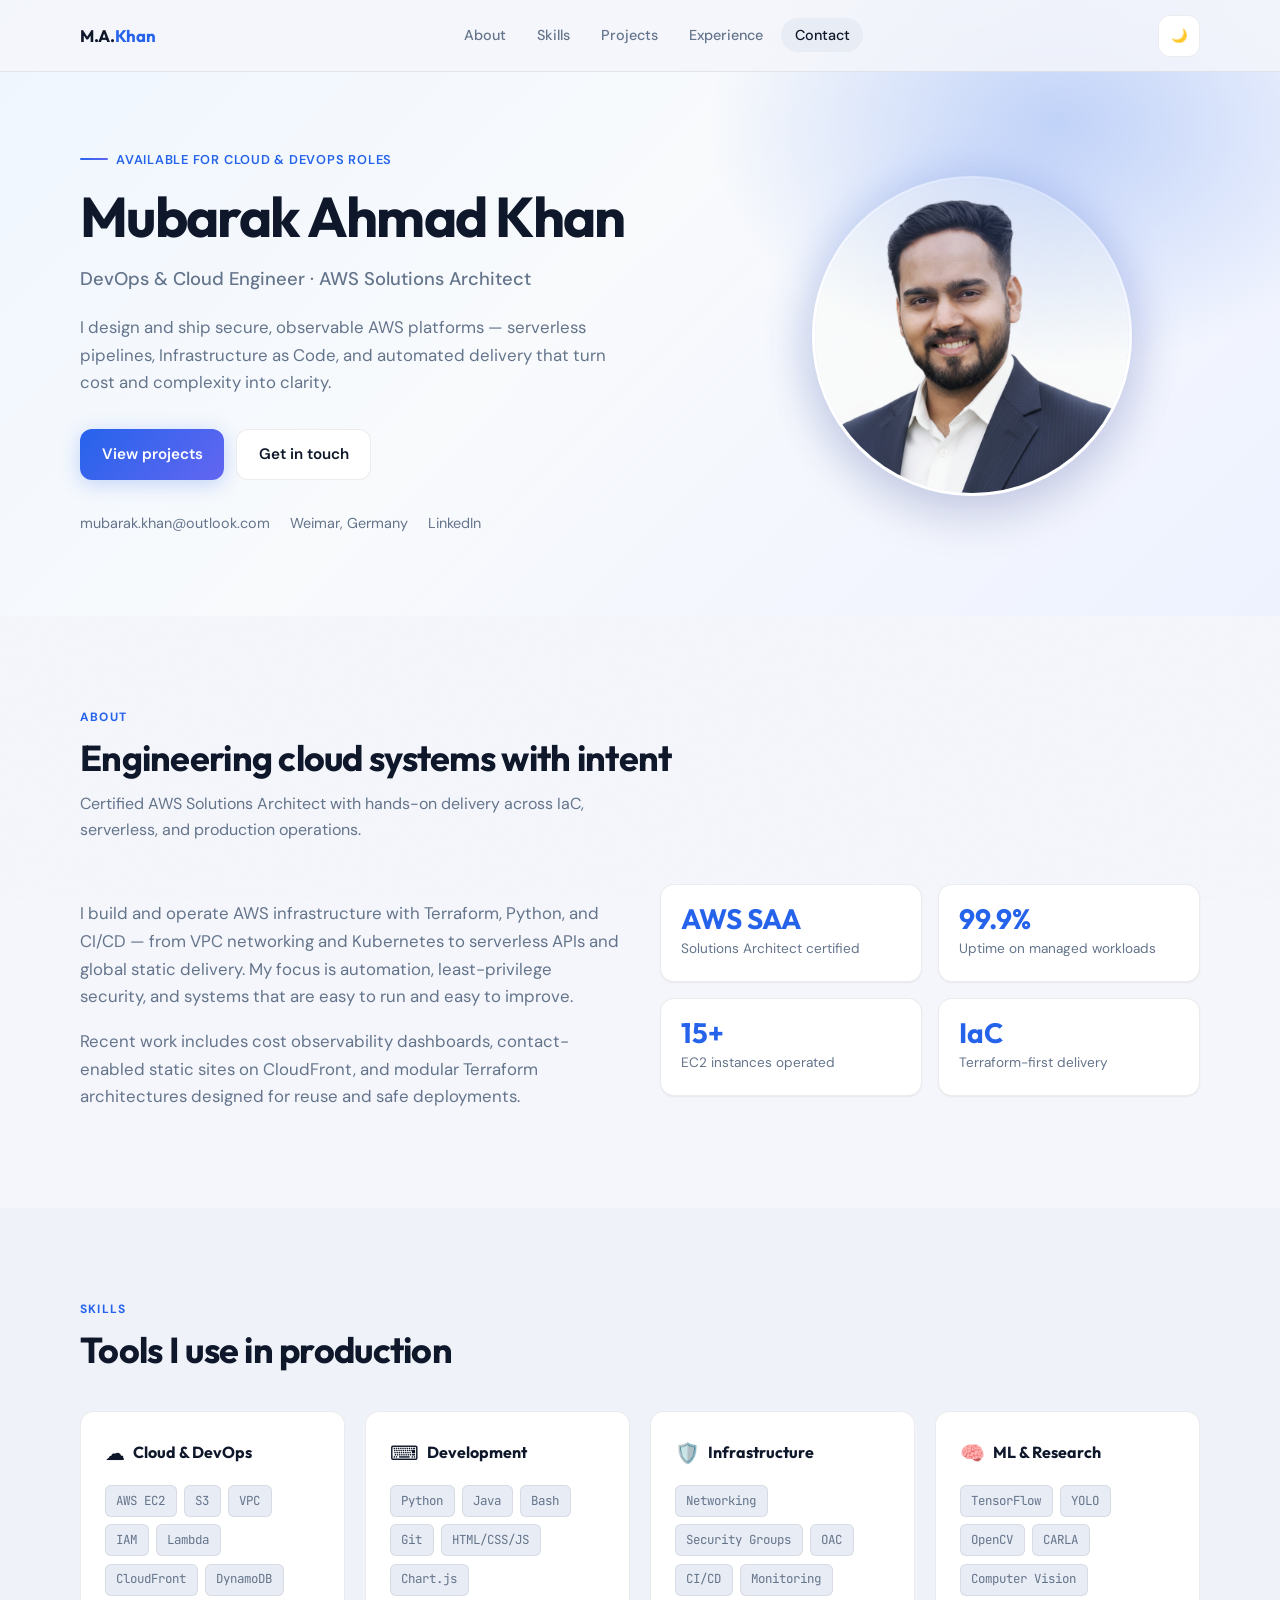
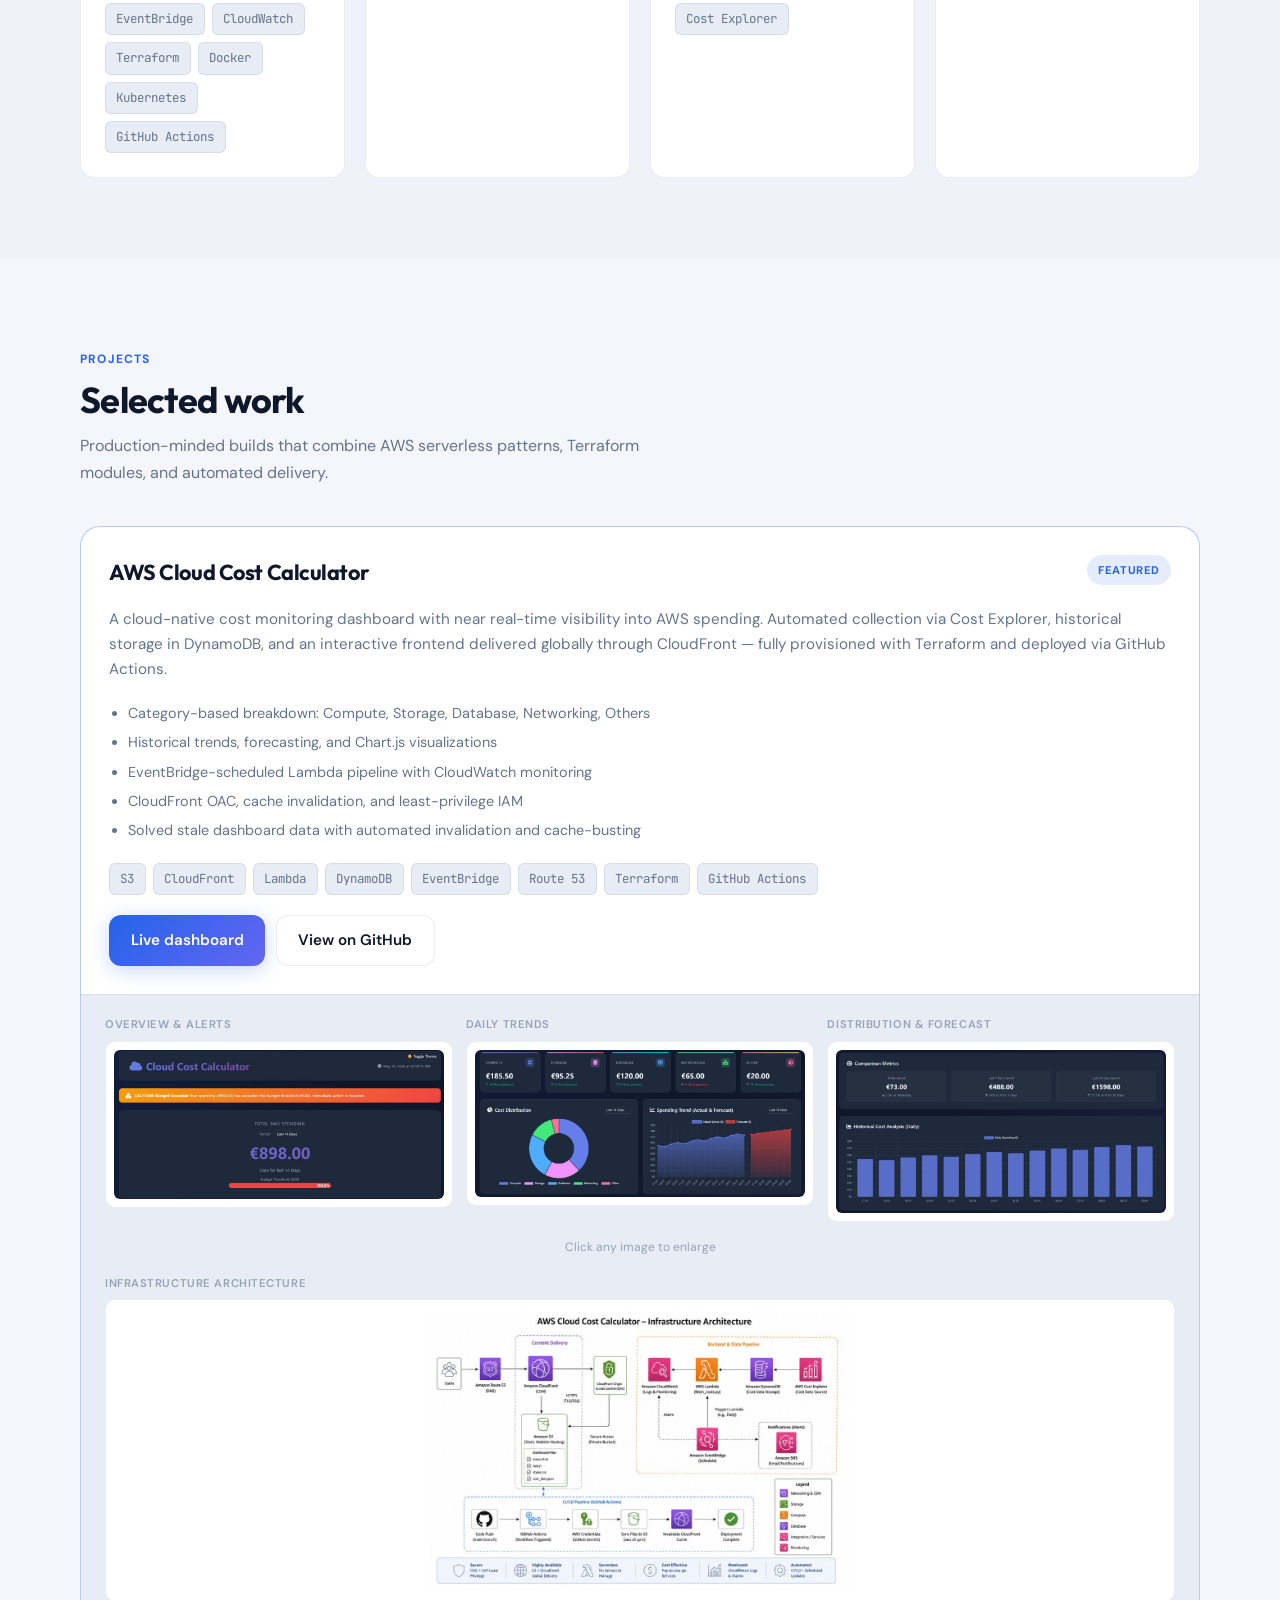
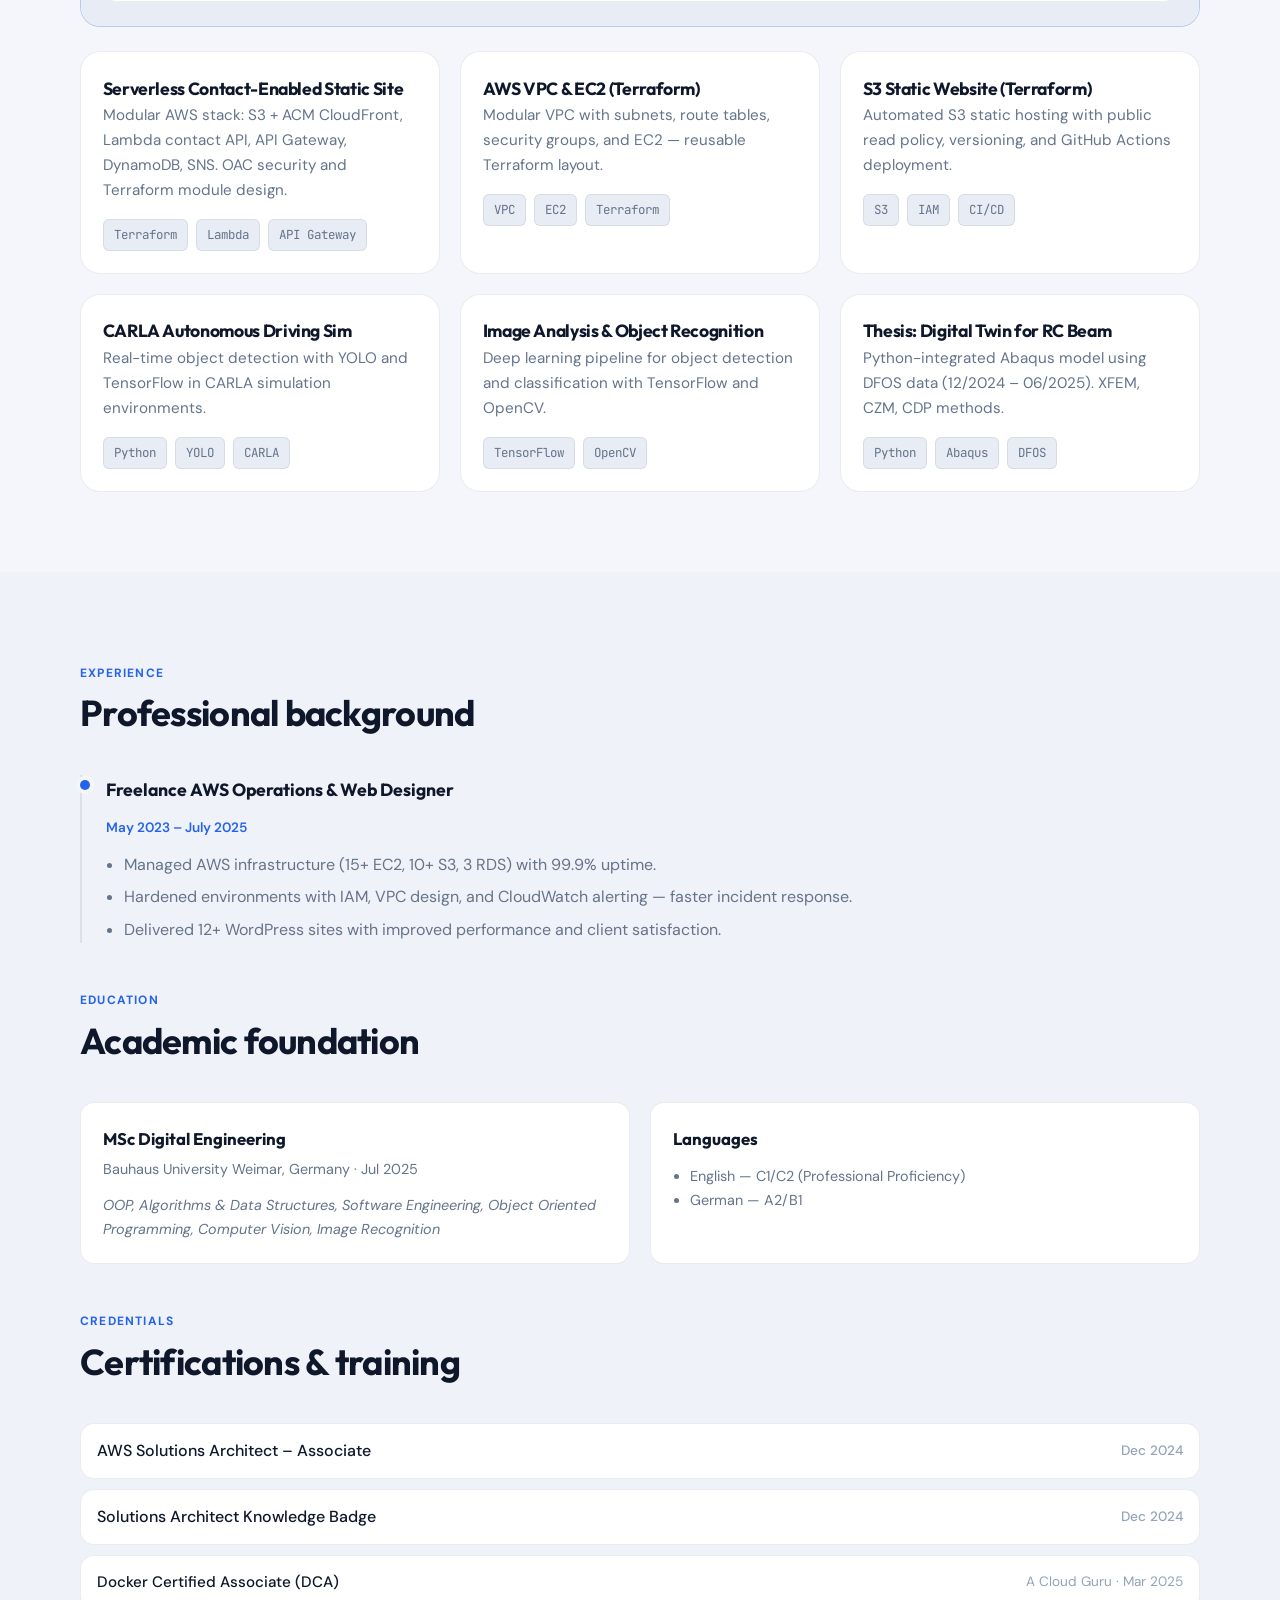
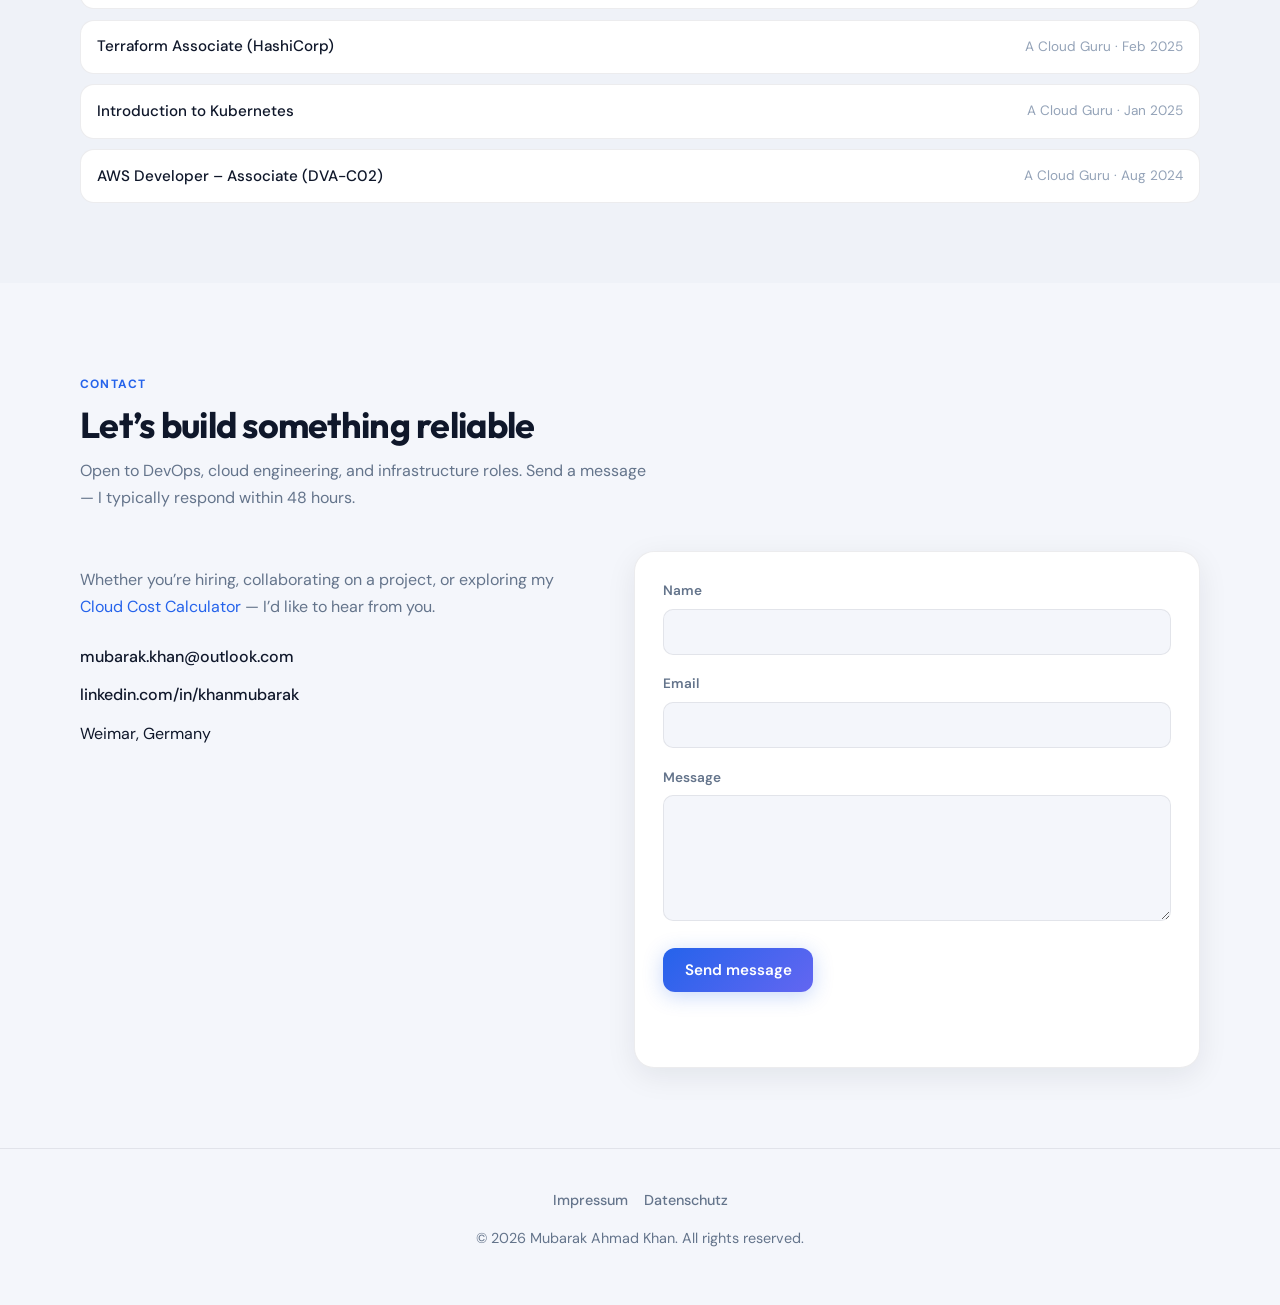
==== commit 147c7558: "updated contact info" ====
--- a/site-content/index.html
+++ b/site-content/index.html
@@ -57,7 +57,6 @@
         </div>
         <div class="hero__meta">
           <a href="mailto:mubarak.khan@outlook.com">mubarak.khan@outlook.com</a>
-          <a href="tel:+4915758196984">+49 1575 8196984</a>
           <span>Weimar, Germany</span>
           <a href="https://linkedin.com/in/khanmubarak" target="_blank" rel="noopener noreferrer">LinkedIn</a>
         </div>
@@ -84,7 +83,8 @@
           <div class="about__text reveal">
             <p>
               I build and operate AWS infrastructure with Terraform, Python, and CI/CD — from VPC networking and
-              Kubernetes to serverless APIs and global static delivery. My focus is automation, least-privilege security,
+              Kubernetes to serverless APIs and global static delivery. My focus is automation, least-privilege
+              security,
               and systems that are easy to run and easy to improve.
             </p>
             <p>
@@ -217,17 +217,15 @@
               <div class="project-card__links">
                 <a href="https://d2ksaxhe746mub.cloudfront.net/index.html" class="btn btn--primary" target="_blank"
                   rel="noopener noreferrer">Live dashboard</a>
-                <a href="https://github.com/umarxkhan/AWS-Cloud-Cost-Calculator" class="btn btn--ghost"
-                  target="_blank" rel="noopener noreferrer">View on GitHub</a>
-              </div>
-            </div>
-            <div class="project-card__media project-card__media--gallery" role="group"
-              aria-label="Project screenshots">
+                <a href="https://github.com/umarxkhan/AWS-Cloud-Cost-Calculator" class="btn btn--ghost" target="_blank"
+                  rel="noopener noreferrer">View on GitHub</a>
+              </div>
+            </div>
+            <div class="project-card__media project-card__media--gallery" role="group" aria-label="Project screenshots">
               <div class="project-card__screenshots">
                 <figure class="project-card__figure project-card__figure--shot">
                   <figcaption>Overview &amp; alerts</figcaption>
-                  <button type="button" class="project-card__zoom"
-                    data-lightbox-src="images/cloud-cost-overview.png"
+                  <button type="button" class="project-card__zoom" data-lightbox-src="images/cloud-cost-overview.png"
                     data-lightbox-alt="Cloud Cost Calculator overview with budget alert"
                     data-lightbox-caption="Overview &amp; alerts">
                     <img src="images/cloud-cost-overview.png" alt="" loading="lazy" decoding="async" />
@@ -235,8 +233,7 @@
                 </figure>
                 <figure class="project-card__figure project-card__figure--shot">
                   <figcaption>Daily trends</figcaption>
-                  <button type="button" class="project-card__zoom"
-                    data-lightbox-src="images/cloud-cost-charts.png"
+                  <button type="button" class="project-card__zoom" data-lightbox-src="images/cloud-cost-charts.png"
                     data-lightbox-alt="Spending comparison metrics and daily cost bar chart"
                     data-lightbox-caption="Daily trends">
                     <img src="images/cloud-cost-charts.png" alt="" loading="lazy" decoding="async" />
@@ -244,8 +241,7 @@
                 </figure>
                 <figure class="project-card__figure project-card__figure--shot">
                   <figcaption>Distribution &amp; forecast</figcaption>
-                  <button type="button" class="project-card__zoom"
-                    data-lightbox-src="images/cloud-cost-analytics.png"
+                  <button type="button" class="project-card__zoom" data-lightbox-src="images/cloud-cost-analytics.png"
                     data-lightbox-alt="Cost distribution donut chart and spending trend forecast"
                     data-lightbox-caption="Distribution &amp; forecast">
                     <img src="images/cloud-cost-analytics.png" alt="" loading="lazy" decoding="async" />
@@ -255,8 +251,7 @@
               <p class="project-card__gallery-hint">Click any image to enlarge</p>
               <figure class="project-card__figure project-card__figure--architecture">
                 <figcaption>Infrastructure architecture</figcaption>
-                <button type="button" class="project-card__zoom"
-                  data-lightbox-src="images/cloud-cost-architecture.png"
+                <button type="button" class="project-card__zoom" data-lightbox-src="images/cloud-cost-architecture.png"
                   data-lightbox-alt="AWS Cloud Cost Calculator infrastructure diagram"
                   data-lightbox-caption="Infrastructure architecture">
                   <img src="images/cloud-cost-architecture.png" alt="" loading="lazy" decoding="async" />
@@ -394,17 +389,17 @@
         <div class="info-grid reveal">
           <div class="info-card">
             <h3>MSc Digital Engineering</h3>
-            <p>Bauhaus University Weimar, Germany · Sep 2021 – Jul 2025</p>
+            <p>Bauhaus University Weimar, Germany · Jul 2025</p>
             <p style="margin-top: 0.75rem; font-style: italic;">
-              OOP, Algorithms &amp; Data Structures, Software Engineering, Computer Vision, Image Recognition
+              OOP, Algorithms &amp; Data Structures, Software Engineering, Object Oriented Programming, Computer Vision,
+              Image Recognition
             </p>
           </div>
           <div class="info-card">
             <h3>Languages</h3>
             <ul>
-              <li>English — C2 (Native/Bilingual)</li>
-              <li>German — A2</li>
-              <li>Urdu / Hindi / Punjabi — C2</li>
+              <li>English — C1/C2 (Professional Proficiency)</li>
+              <li>German — A2/B1</li>
             </ul>
           </div>
         </div>
@@ -450,13 +445,14 @@
           <div class="contact__info reveal">
             <p>
               Whether you’re hiring, collaborating on a project, or exploring my
-              <a href="https://d2ksaxhe746mub.cloudfront.net/index.html" target="_blank" rel="noopener noreferrer">Cloud Cost Calculator</a>
+              <a href="https://d2ksaxhe746mub.cloudfront.net/index.html" target="_blank" rel="noopener noreferrer">Cloud
+                Cost Calculator</a>
               — I’d like to hear from you.
             </p>
             <div class="contact__channels">
               <a href="mailto:mubarak.khan@outlook.com">mubarak.khan@outlook.com</a>
-              <a href="tel:+4915758196984">+49 1575 8196984</a>
-              <a href="https://linkedin.com/in/khanmubarak" target="_blank" rel="noopener noreferrer">linkedin.com/in/khanmubarak</a>
+              <a href="https://linkedin.com/in/khanmubarak" target="_blank"
+                rel="noopener noreferrer">linkedin.com/in/khanmubarak</a>
               <span>Weimar, Germany</span>
             </div>
           </div>
@@ -504,4 +500,4 @@
   <script src="js/main.js" defer></script>
 </body>
 
-</html>
+</html>
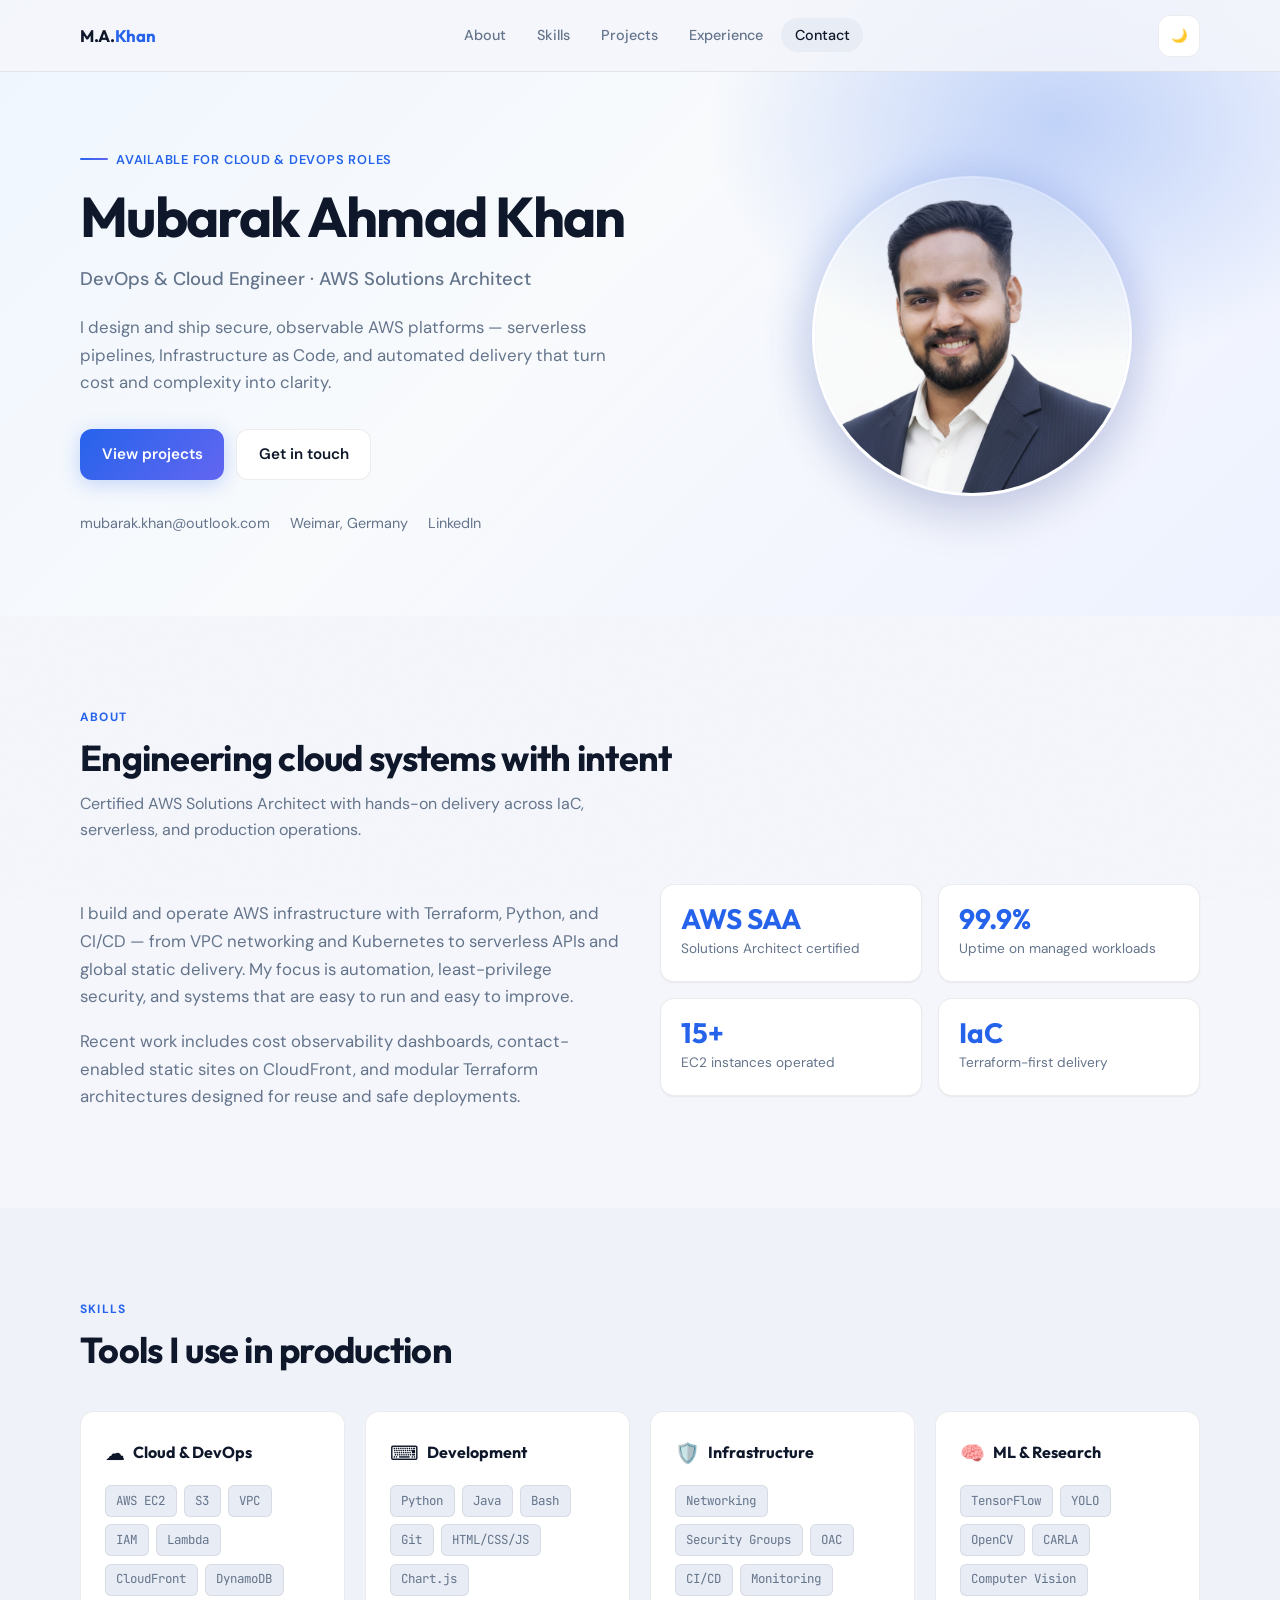
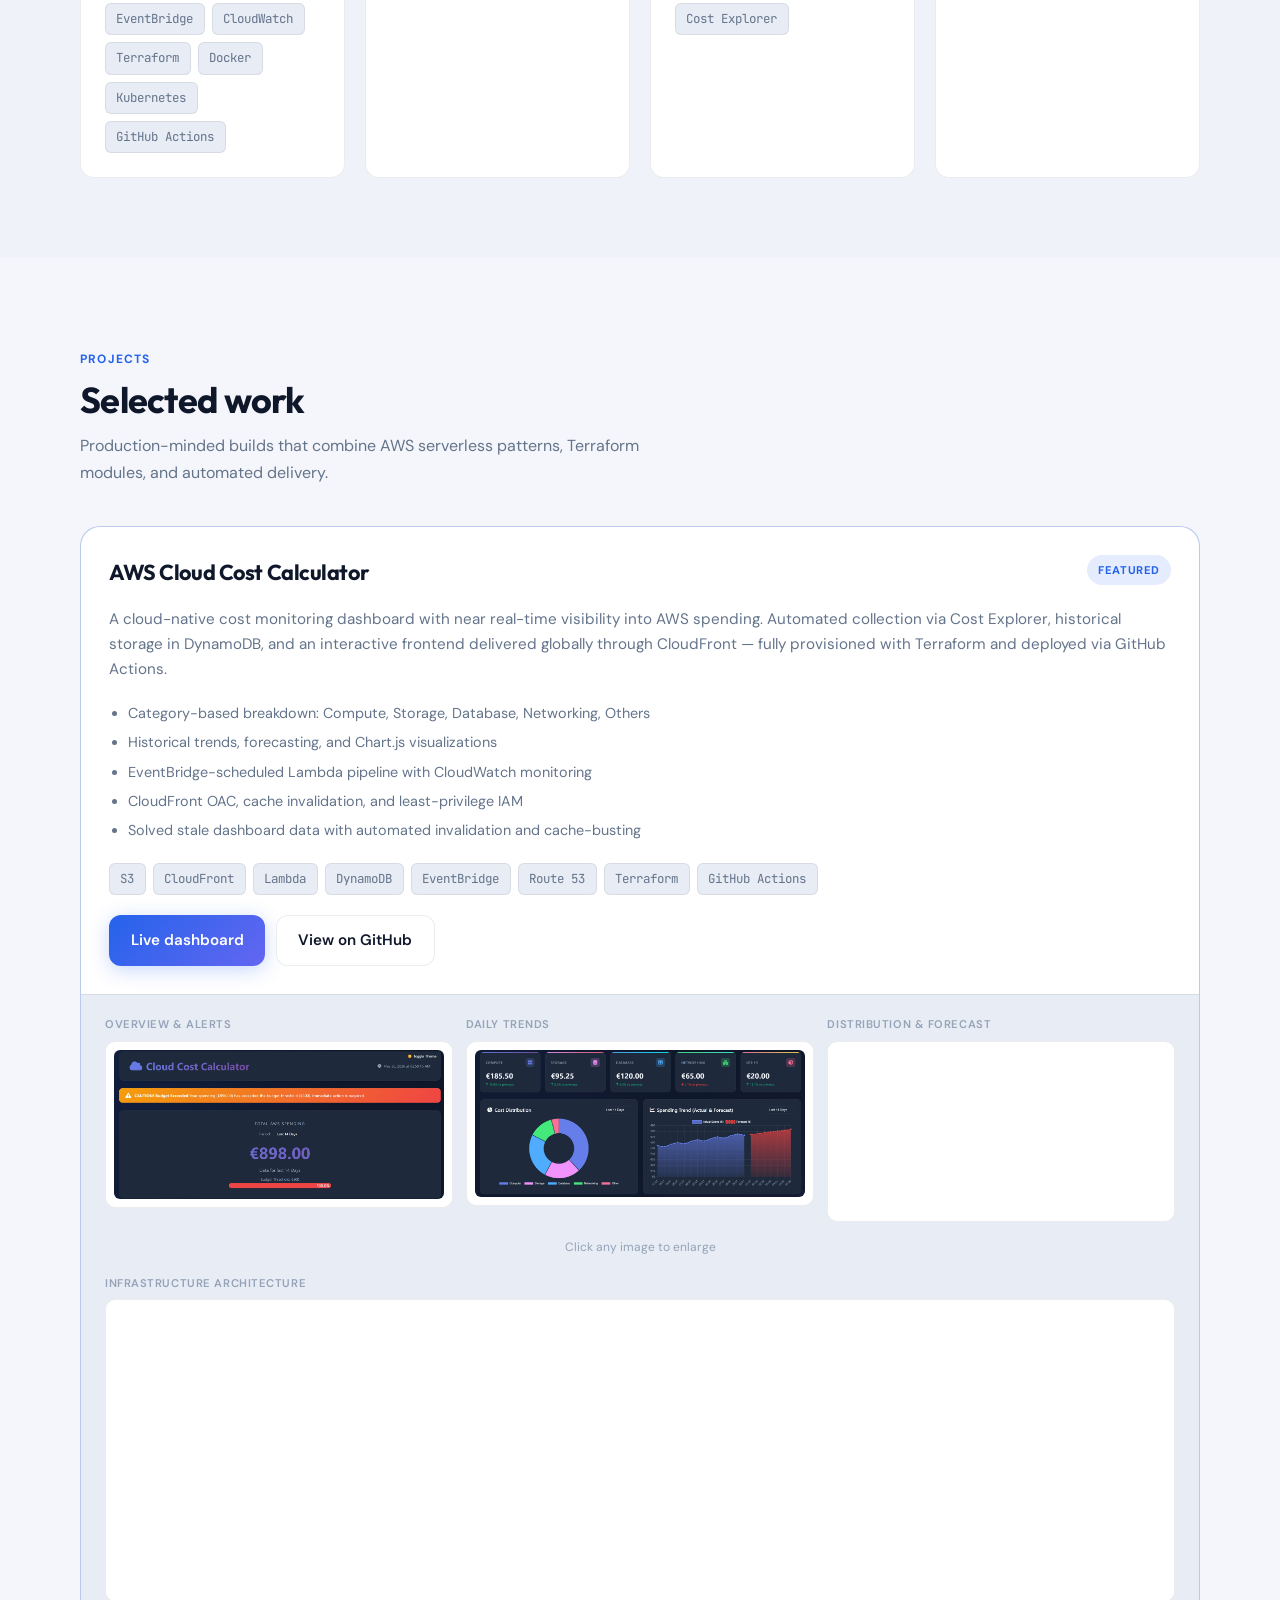
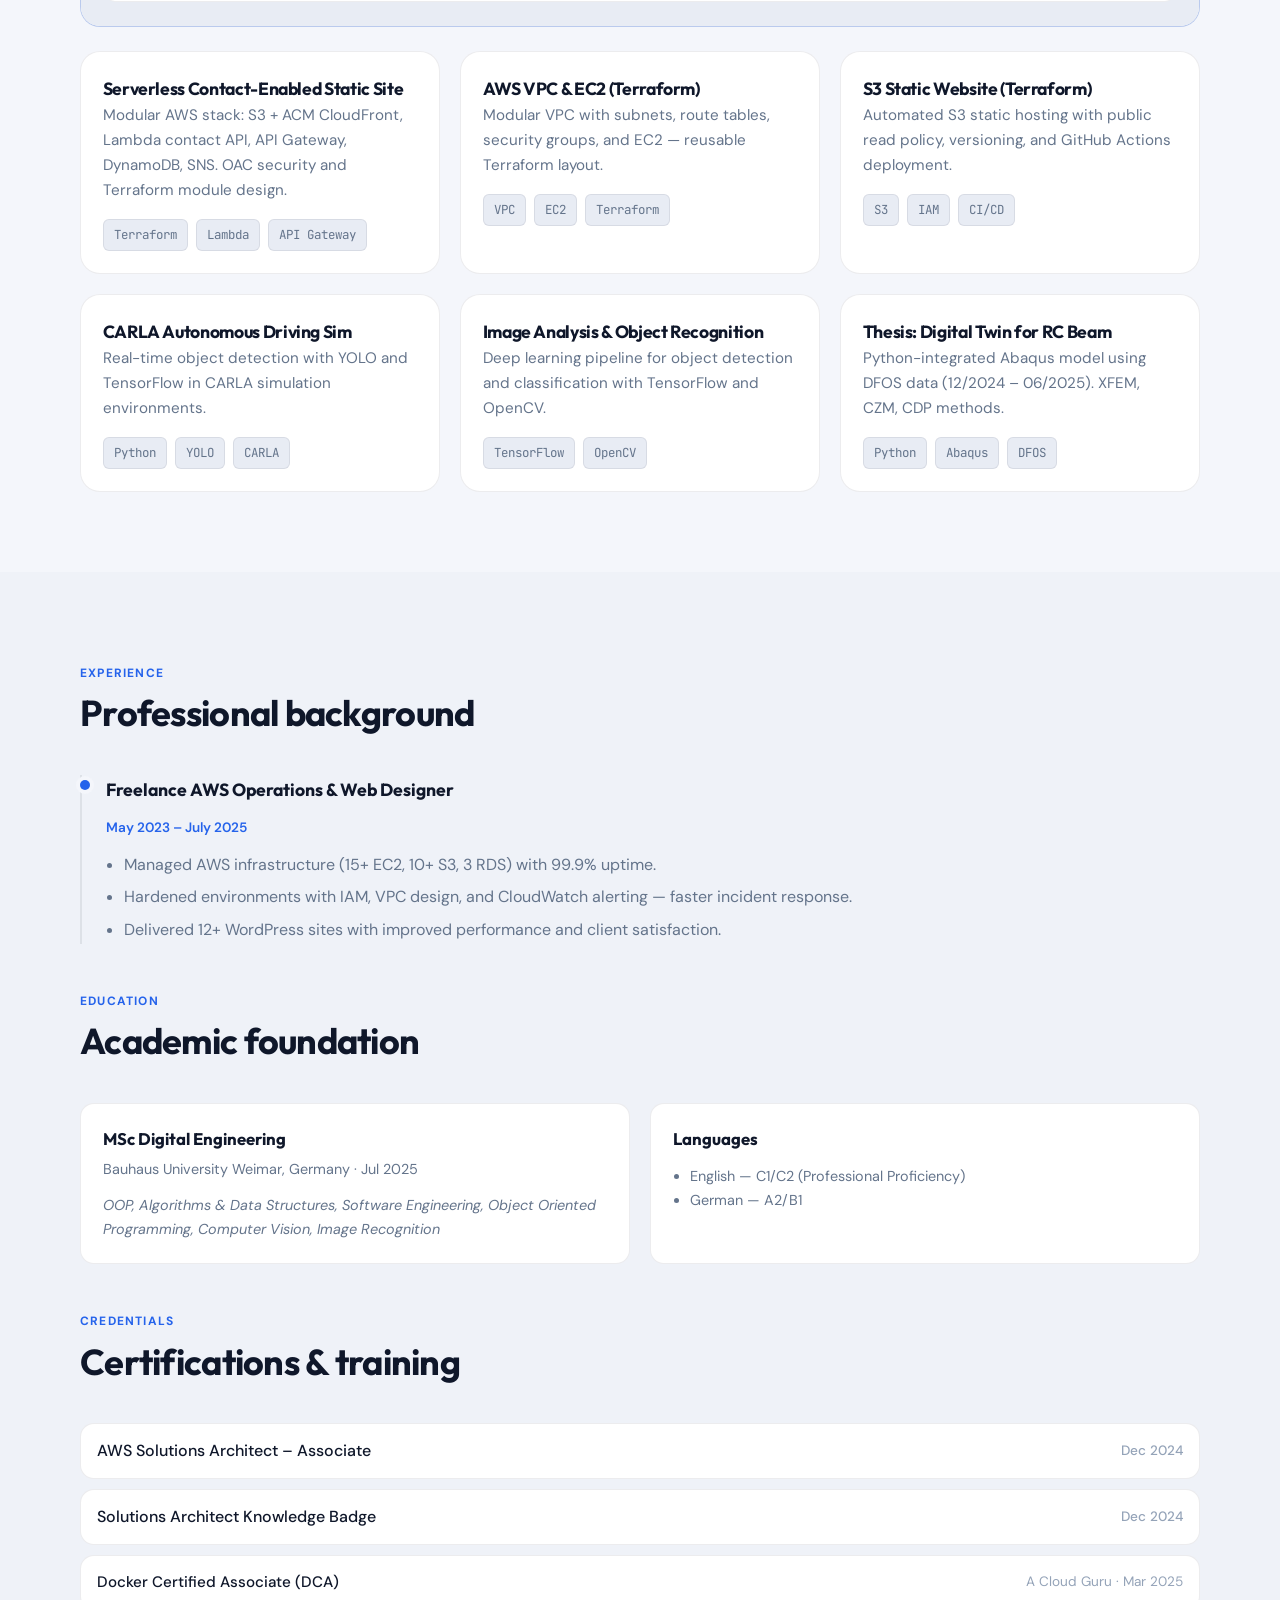
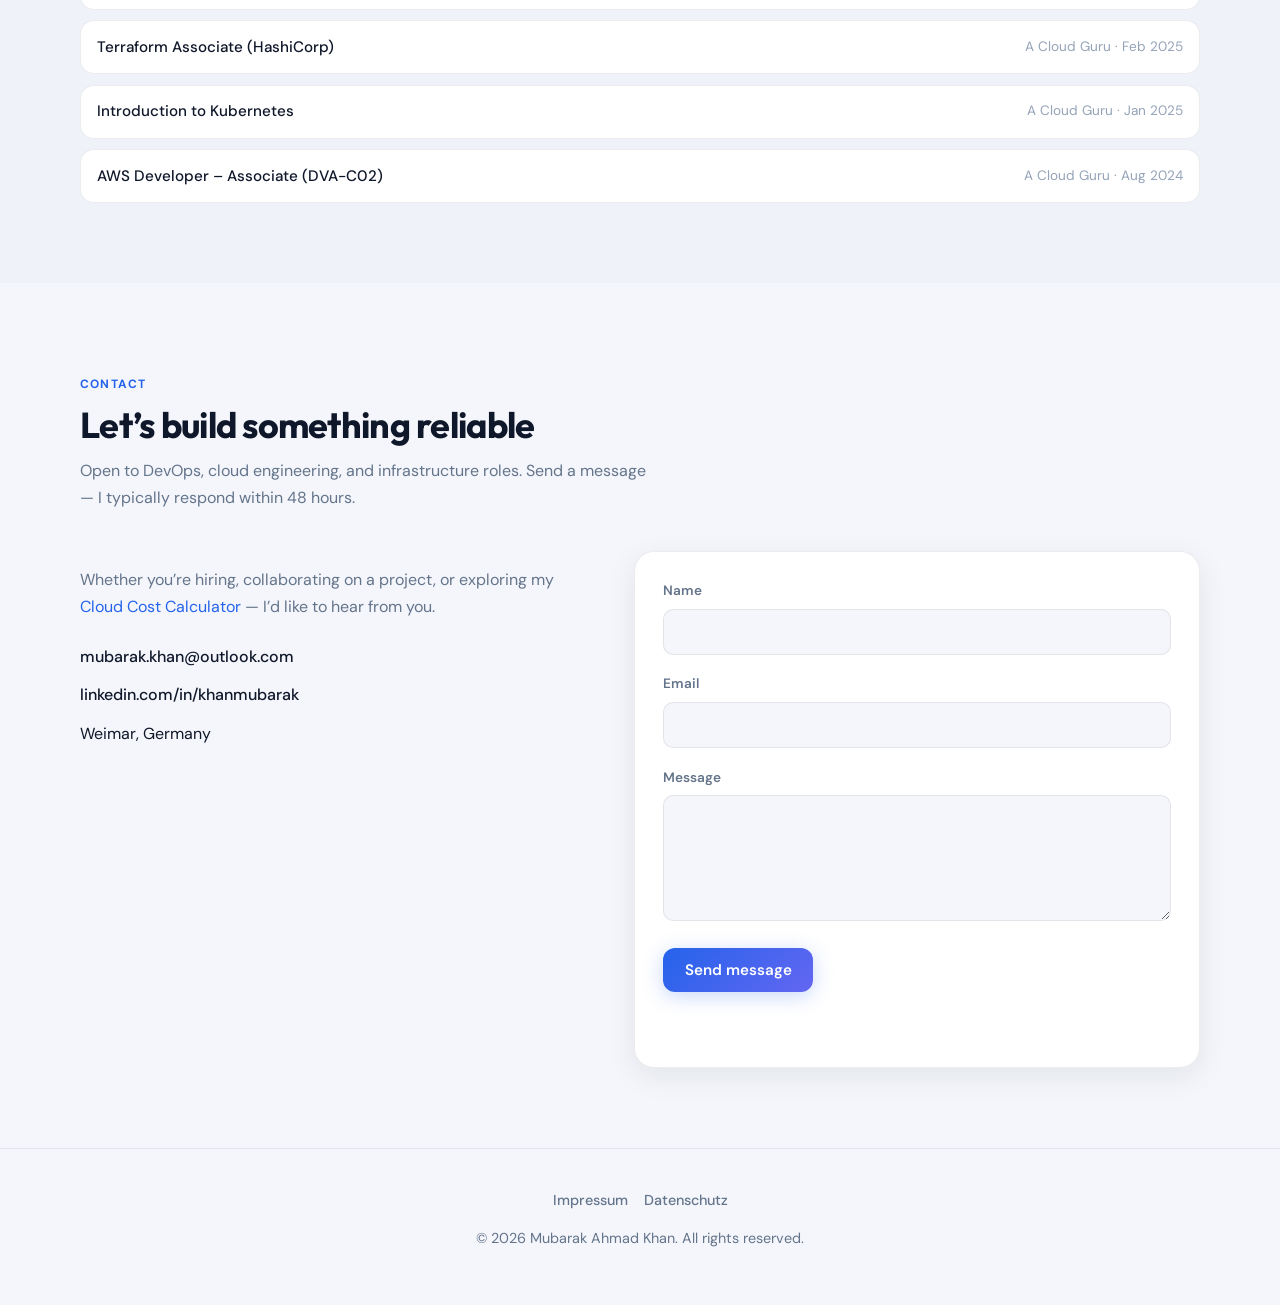
==== commit 5eed65c4: "Updated images" ====
--- a/site-content/index.html
+++ b/site-content/index.html
@@ -225,26 +225,26 @@
               <div class="project-card__screenshots">
                 <figure class="project-card__figure project-card__figure--shot">
                   <figcaption>Overview &amp; alerts</figcaption>
-                  <button type="button" class="project-card__zoom" data-lightbox-src="images/cloud-cost-overview.png"
+                  <button type="button" class="project-card__zoom" data-lightbox-src="images/cloud-cost-overview.jpg"
                     data-lightbox-alt="Cloud Cost Calculator overview with budget alert"
                     data-lightbox-caption="Overview &amp; alerts">
-                    <img src="images/cloud-cost-overview.png" alt="" loading="lazy" decoding="async" />
+                    <img src="images/cloud-cost-overview.jpg" alt="" loading="lazy" decoding="async" />
                   </button>
                 </figure>
                 <figure class="project-card__figure project-card__figure--shot">
                   <figcaption>Daily trends</figcaption>
-                  <button type="button" class="project-card__zoom" data-lightbox-src="images/cloud-cost-charts.png"
+                  <button type="button" class="project-card__zoom" data-lightbox-src="images/cloud-cost-charts.jpg"
                     data-lightbox-alt="Spending comparison metrics and daily cost bar chart"
                     data-lightbox-caption="Daily trends">
-                    <img src="images/cloud-cost-charts.png" alt="" loading="lazy" decoding="async" />
+                    <img src="images/cloud-cost-charts.jpg" alt="" loading="lazy" decoding="async" />
                   </button>
                 </figure>
                 <figure class="project-card__figure project-card__figure--shot">
                   <figcaption>Distribution &amp; forecast</figcaption>
-                  <button type="button" class="project-card__zoom" data-lightbox-src="images/cloud-cost-analytics.png"
+                  <button type="button" class="project-card__zoom" data-lightbox-src="images/cloud-cost-analytics.jpg"
                     data-lightbox-alt="Cost distribution donut chart and spending trend forecast"
                     data-lightbox-caption="Distribution &amp; forecast">
-                    <img src="images/cloud-cost-analytics.png" alt="" loading="lazy" decoding="async" />
+                    <img src="images/cloud-cost-analytics.jpg" alt="" loading="lazy" decoding="async" />
                   </button>
                 </figure>
               </div>
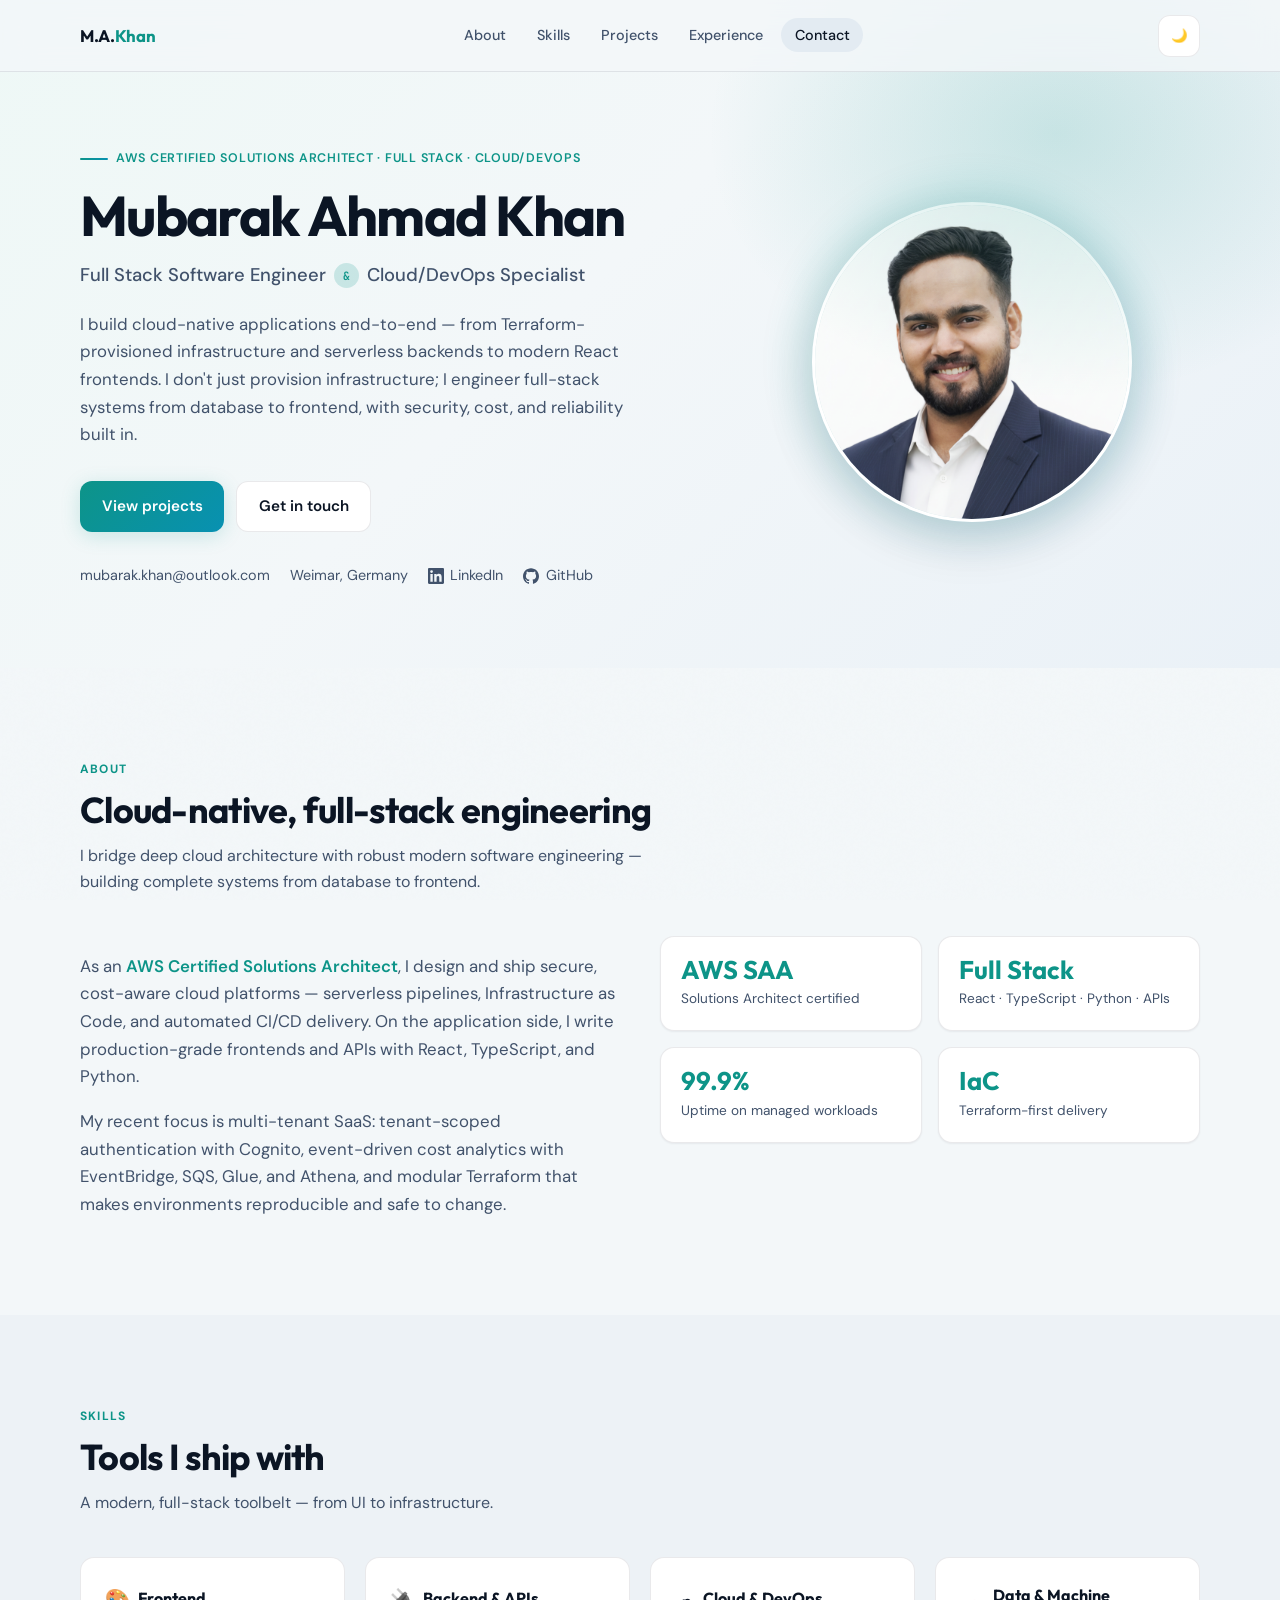
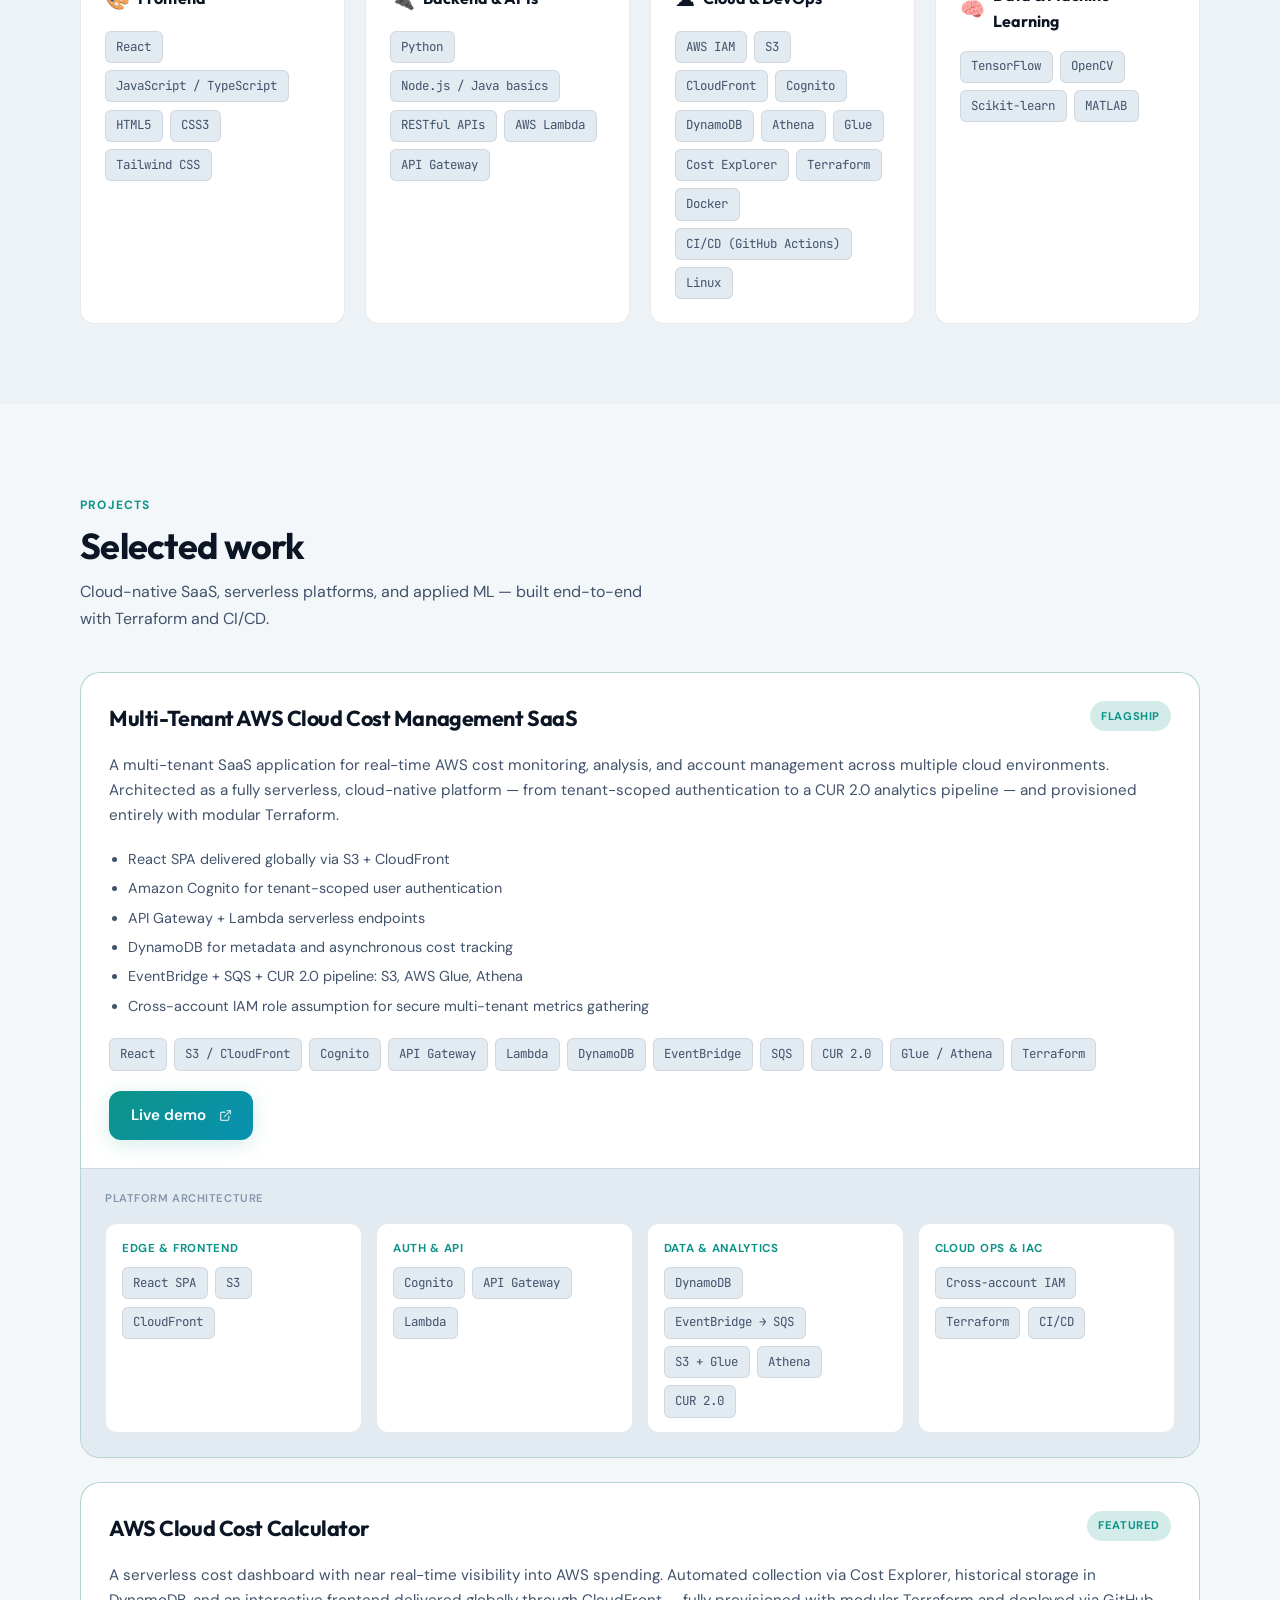
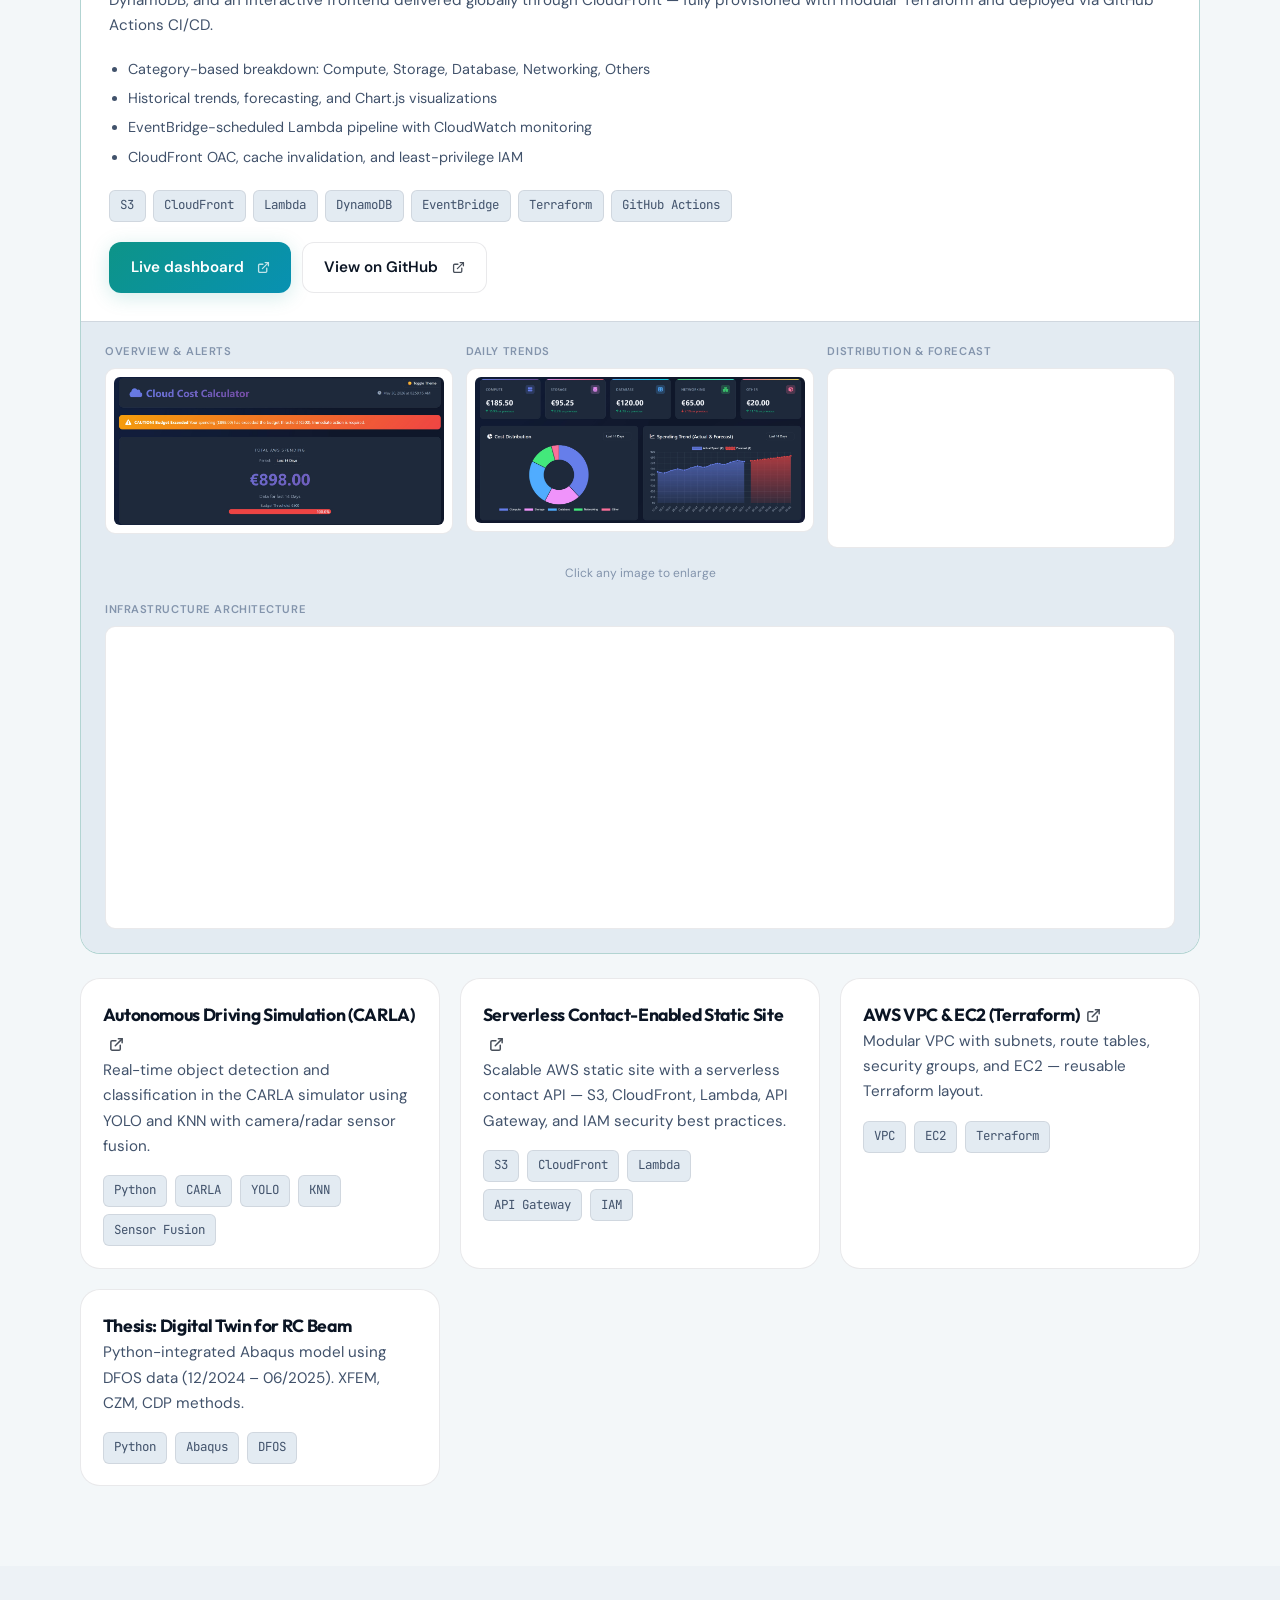
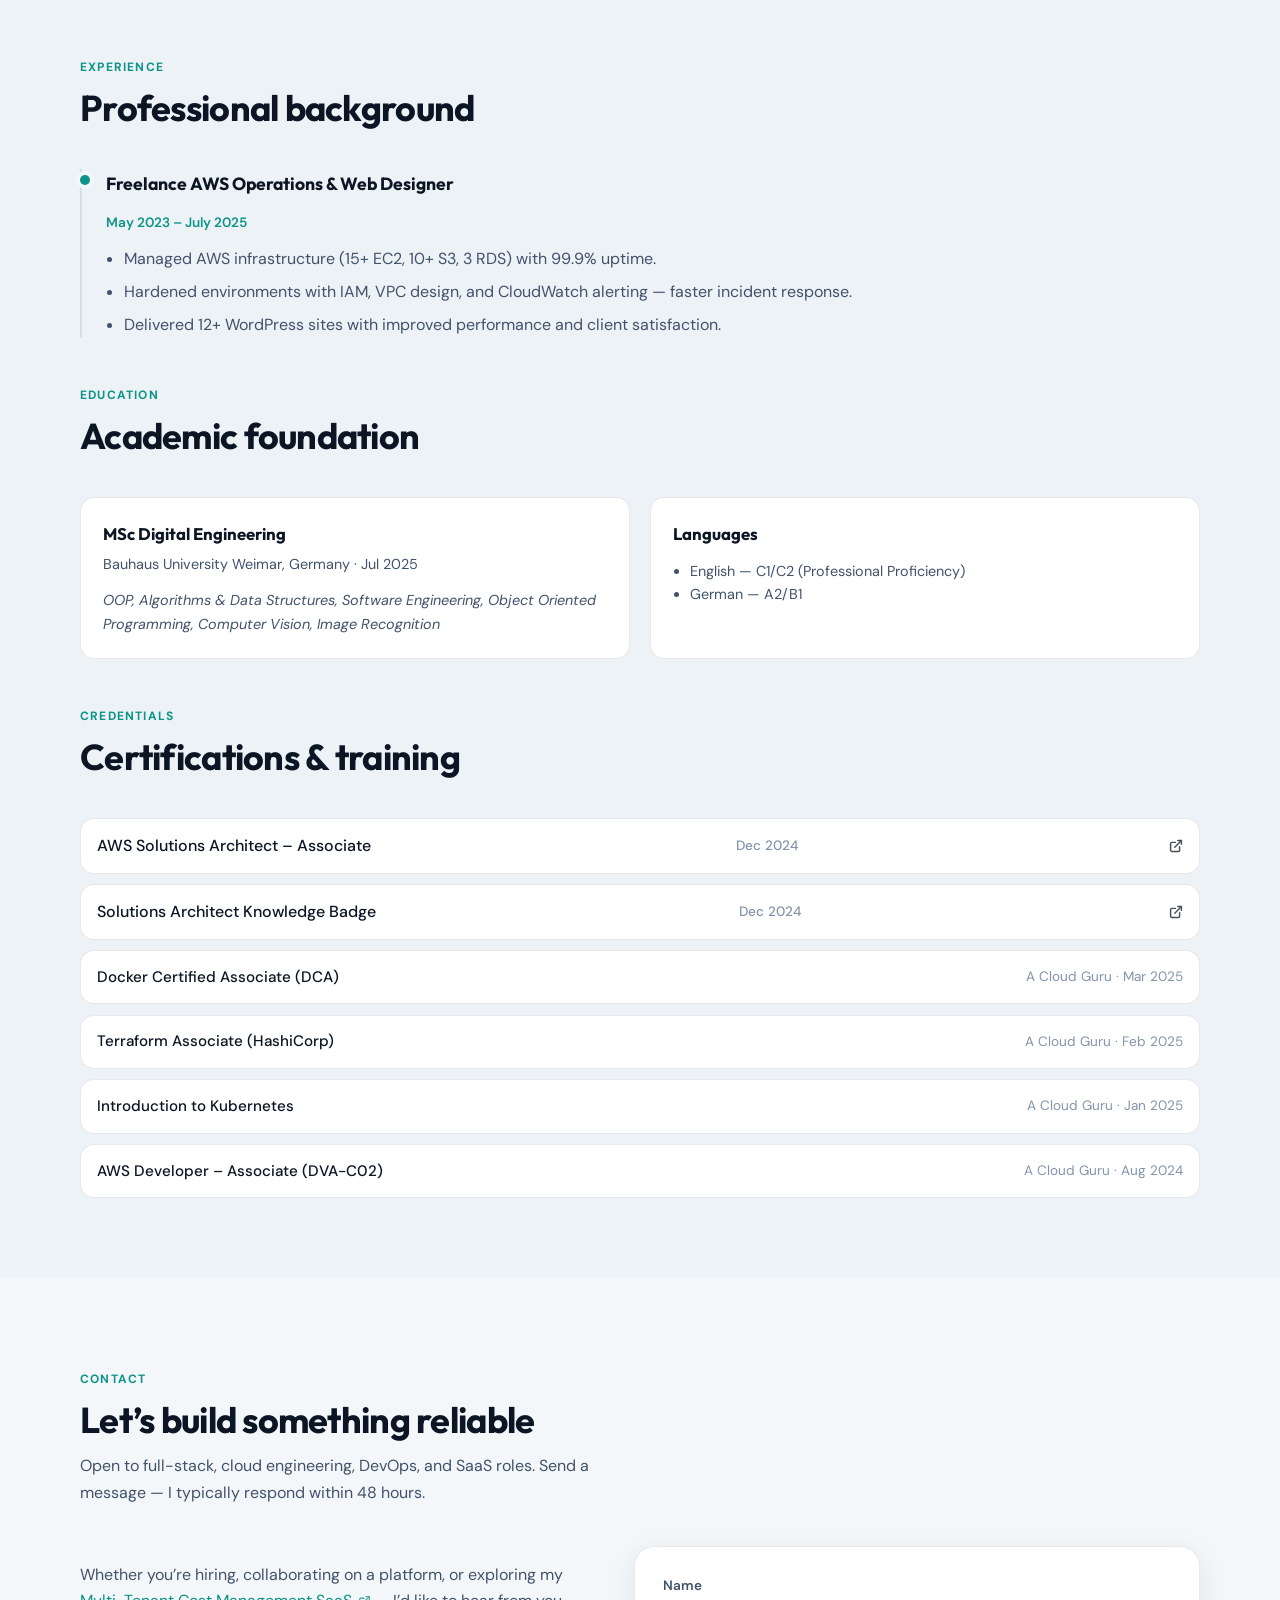
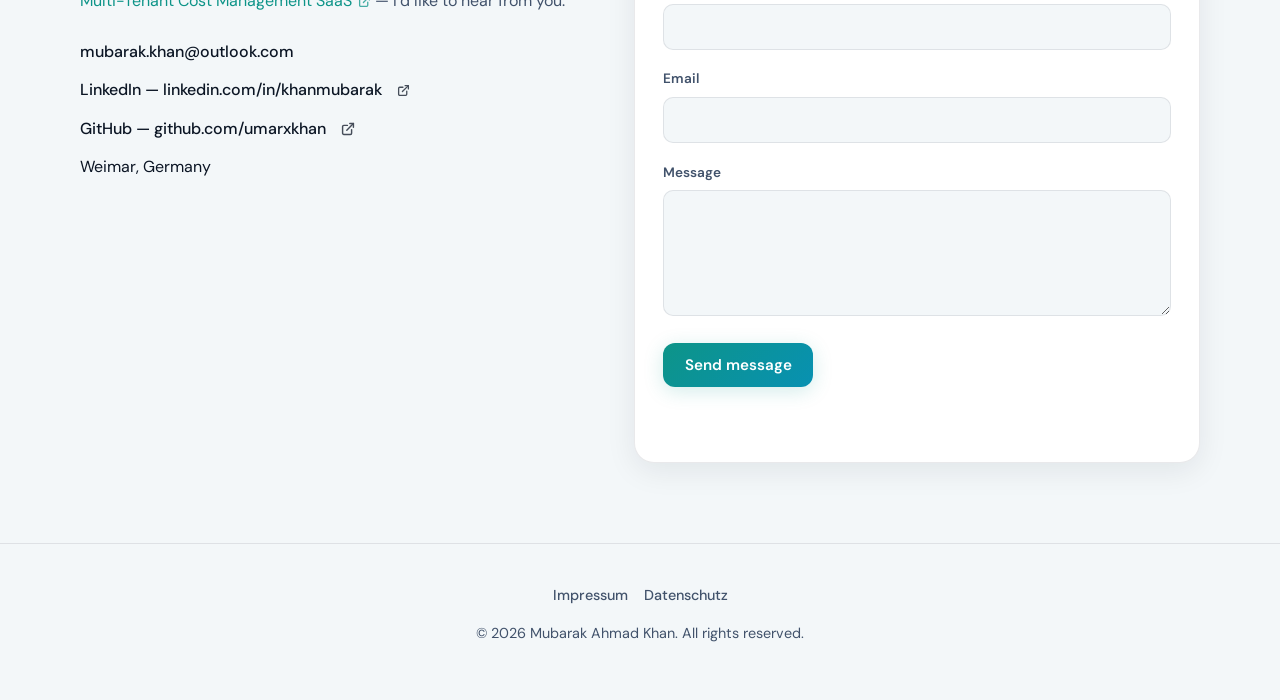
==== commit a38fd92f: "Overhaul portfolio: full-stack positioning, flagship SaaS project, new design system" ====
--- a/site-content/index.html
+++ b/site-content/index.html
@@ -1,12 +1,19 @@
 <!DOCTYPE html>
-<html lang="en" data-theme="light">
+<html lang="en" data-theme="dark">
 
 <head>
   <meta charset="UTF-8" />
   <meta name="viewport" content="width=device-width, initial-scale=1" />
   <meta name="description"
-    content="Mubarak Ahmad Khan — DevOps & Cloud Engineer specializing in AWS, Terraform, serverless architecture, and CI/CD." />
-  <title>Mubarak Ahmad Khan | DevOps & Cloud Engineer</title>
+    content="Mubarak Ahmad Khan — Full Stack Software Engineer & Cloud/DevOps Specialist (AWS Certified Solutions Architect). I build cloud-native, full-stack applications from database to frontend with React, TypeScript, Python, AWS, and Terraform." />
+  <meta name="author" content="Mubarak Ahmad Khan" />
+  <meta property="og:type" content="website" />
+  <meta property="og:title" content="Mubarak Ahmad Khan | Full Stack Software Engineer & Cloud/DevOps Specialist" />
+  <meta property="og:description"
+    content="Full stack cloud-native engineering — React, TypeScript, Python, AWS, Terraform, and CI/CD. AWS Certified Solutions Architect." />
+  <meta property="og:image" content="job_pic.jpg" />
+  <meta name="theme-color" content="#0a0f1e" />
+  <title>Mubarak Ahmad Khan | Full Stack Software Engineer & Cloud/DevOps Specialist</title>
   <link rel="preconnect" href="https://fonts.googleapis.com" />
   <link rel="preconnect" href="https://fonts.gstatic.com" crossorigin />
   <link
@@ -34,7 +41,7 @@
         <li><a href="#contact" data-section="contact">Contact</a></li>
       </ul>
       <div class="nav__actions">
-        <button type="button" class="btn-icon" id="themeToggle" aria-label="Toggle dark mode">🌙</button>
+        <button type="button" class="btn-icon" id="themeToggle" aria-label="Switch to light mode">☀️</button>
         <button type="button" class="btn-icon nav__toggle" id="navToggle" aria-expanded="false"
           aria-label="Open menu">☰</button>
       </div>
@@ -44,12 +51,14 @@
   <header class="hero" id="hero">
     <div class="container hero__grid">
       <div class="hero__content reveal">
-        <p class="hero__eyebrow">Available for cloud &amp; DevOps roles</p>
+        <p class="hero__eyebrow">AWS Certified Solutions Architect · Full Stack · Cloud/DevOps</p>
         <h1 class="hero__title">Mubarak Ahmad Khan</h1>
-        <p class="hero__role">DevOps &amp; Cloud Engineer · AWS Solutions Architect</p>
+        <p class="hero__role">Full Stack Software Engineer <span class="hero__role-sep">&</span> Cloud/DevOps Specialist
+        </p>
         <p class="hero__impact">
-          I design and ship secure, observable AWS platforms — serverless pipelines, Infrastructure as Code,
-          and automated delivery that turn cost and complexity into clarity.
+          I build cloud-native applications end-to-end — from Terraform-provisioned infrastructure and serverless
+          backends to modern React frontends. I don't just provision infrastructure; I engineer full-stack systems
+          from database to frontend, with security, cost, and reliability built in.
         </p>
         <div class="hero__cta">
           <a href="#projects" class="btn btn--primary">View projects</a>
@@ -58,7 +67,21 @@
         <div class="hero__meta">
           <a href="mailto:mubarak.khan@outlook.com">mubarak.khan@outlook.com</a>
           <span>Weimar, Germany</span>
-          <a href="https://linkedin.com/in/khanmubarak" target="_blank" rel="noopener noreferrer">LinkedIn</a>
+          <a href="https://linkedin.com/in/khanmubarak" target="_blank" rel="noopener noreferrer"
+            class="hero__meta-link">
+            <svg viewBox="0 0 24 24" width="16" height="16" fill="currentColor" aria-hidden="true">
+              <path
+                d="M20.45 20.45h-3.55v-5.57c0-1.33-.03-3.04-1.85-3.04-1.85 0-2.14 1.45-2.14 2.94v5.67H9.36V9h3.41v1.56h.05c.48-.9 1.64-1.85 3.37-1.85 3.6 0 4.27 2.37 4.27 5.46v6.28zM5.34 7.43a2.06 2.06 0 1 1 0-4.12 2.06 2.06 0 0 1 0 4.12zM7.12 20.45H3.56V9h3.56v11.45zM22.22 0H1.77C.79 0 0 .77 0 1.72v20.55C0 23.23.79 24 1.77 24h20.45c.98 0 1.78-.77 1.78-1.72V1.72C24 .77 23.2 0 22.22 0z" />
+            </svg>
+            <span>LinkedIn</span>
+          </a>
+          <a href="https://github.com/umarxkhan" target="_blank" rel="noopener noreferrer" class="hero__meta-link">
+            <svg viewBox="0 0 24 24" width="16" height="16" fill="currentColor" aria-hidden="true">
+              <path
+                d="M12 .297c-6.63 0-12 5.373-12 12 0 5.303 3.438 9.8 8.205 11.385.6.113.82-.258.82-.577 0-.285-.01-1.04-.015-2.04-3.338.724-4.042-1.61-4.042-1.61C4.422 18.07 3.633 17.7 3.633 17.7c-1.087-.744.084-.729.084-.729 1.205.084 1.838 1.236 1.838 1.236 1.07 1.835 2.809 1.305 3.495.998.108-.776.417-1.305.76-1.605-2.665-.3-5.466-1.332-5.466-5.93 0-1.31.465-2.38 1.235-3.22-.135-.303-.54-1.523.105-3.176 0 0 1.005-.322 3.3 1.23.96-.267 1.98-.399 3-.405 1.02.006 2.04.138 3 .405 2.28-1.552 3.285-1.23 3.285-1.23.645 1.653.24 2.873.12 3.176.765.84 1.23 1.91 1.23 3.22 0 4.61-2.805 5.625-5.475 5.92.42.36.81 1.096.81 2.22 0 1.606-.015 2.896-.015 3.286 0 .315.21.69.825.57C20.565 22.092 24 17.592 24 12.297c0-6.627-5.373-12-12-12" />
+            </svg>
+            <span>GitHub</span>
+          </a>
         </div>
       </div>
       <div class="hero__visual reveal reveal-delay-1">
@@ -74,22 +97,23 @@
       <div class="container">
         <div class="section__header reveal">
           <p class="section__label">About</p>
-          <h2 class="section__title">Engineering cloud systems with intent</h2>
+          <h2 class="section__title">Cloud-native, full-stack engineering</h2>
           <p class="section__subtitle">
-            Certified AWS Solutions Architect with hands-on delivery across IaC, serverless, and production operations.
+            I bridge deep cloud architecture with robust modern software engineering — building complete systems
+            from database to frontend.
           </p>
         </div>
         <div class="about__grid">
           <div class="about__text reveal">
             <p>
-              I build and operate AWS infrastructure with Terraform, Python, and CI/CD — from VPC networking and
-              Kubernetes to serverless APIs and global static delivery. My focus is automation, least-privilege
-              security,
-              and systems that are easy to run and easy to improve.
+              As an <strong>AWS Certified Solutions Architect</strong>, I design and ship secure, cost-aware cloud
+              platforms — serverless pipelines, Infrastructure as Code, and automated CI/CD delivery. On the
+              application side, I write production-grade frontends and APIs with React, TypeScript, and Python.
             </p>
             <p>
-              Recent work includes cost observability dashboards, contact-enabled static sites on CloudFront, and
-              modular Terraform architectures designed for reuse and safe deployments.
+              My recent focus is multi-tenant SaaS: tenant-scoped authentication with Cognito, event-driven cost
+              analytics with EventBridge, SQS, Glue, and Athena, and modular Terraform that makes environments
+              reproducible and safe to change.
             </p>
           </div>
           <div class="about__highlights reveal reveal-delay-1">
@@ -98,12 +122,12 @@
               <div class="stat-card__label">Solutions Architect certified</div>
             </div>
             <div class="stat-card">
+              <div class="stat-card__value">Full Stack</div>
+              <div class="stat-card__label">React · TypeScript · Python · APIs</div>
+            </div>
+            <div class="stat-card">
               <div class="stat-card__value">99.9%</div>
               <div class="stat-card__label">Uptime on managed workloads</div>
-            </div>
-            <div class="stat-card">
-              <div class="stat-card__value">15+</div>
-              <div class="stat-card__label">EC2 instances operated</div>
             </div>
             <div class="stat-card">
               <div class="stat-card__value">IaC</div>
@@ -118,57 +142,54 @@
       <div class="container">
         <div class="section__header reveal">
           <p class="section__label">Skills</p>
-          <h2 class="section__title">Tools I use in production</h2>
+          <h2 class="section__title">Tools I ship with</h2>
+          <p class="section__subtitle">A modern, full-stack toolbelt — from UI to infrastructure.</p>
         </div>
         <div class="skills__grid">
           <article class="skill-card reveal">
-            <h3><span class="skill-card__icon">☁️</span> Cloud &amp; DevOps</h3>
+            <h3><span class="skill-card__icon">🎨</span> Frontend</h3>
             <div class="tags">
-              <span class="tag">AWS EC2</span>
+              <span class="tag">React</span>
+              <span class="tag">JavaScript / TypeScript</span>
+              <span class="tag">HTML5</span>
+              <span class="tag">CSS3</span>
+              <span class="tag">Tailwind CSS</span>
+            </div>
+          </article>
+          <article class="skill-card reveal reveal-delay-1">
+            <h3><span class="skill-card__icon">🔌</span> Backend & APIs</h3>
+            <div class="tags">
+              <span class="tag">Python</span>
+              <span class="tag">Node.js / Java basics</span>
+              <span class="tag">RESTful APIs</span>
+              <span class="tag">AWS Lambda</span>
+              <span class="tag">API Gateway</span>
+            </div>
+          </article>
+          <article class="skill-card reveal reveal-delay-2">
+            <h3><span class="skill-card__icon">☁️</span> Cloud & DevOps</h3>
+            <div class="tags">
+              <span class="tag">AWS IAM</span>
               <span class="tag">S3</span>
-              <span class="tag">VPC</span>
-              <span class="tag">IAM</span>
-              <span class="tag">Lambda</span>
               <span class="tag">CloudFront</span>
+              <span class="tag">Cognito</span>
               <span class="tag">DynamoDB</span>
-              <span class="tag">EventBridge</span>
-              <span class="tag">CloudWatch</span>
+              <span class="tag">Athena</span>
+              <span class="tag">Glue</span>
+              <span class="tag">Cost Explorer</span>
               <span class="tag">Terraform</span>
               <span class="tag">Docker</span>
-              <span class="tag">Kubernetes</span>
-              <span class="tag">GitHub Actions</span>
-            </div>
-          </article>
-          <article class="skill-card reveal reveal-delay-1">
-            <h3><span class="skill-card__icon">⌨️</span> Development</h3>
-            <div class="tags">
-              <span class="tag">Python</span>
-              <span class="tag">Java</span>
-              <span class="tag">Bash</span>
-              <span class="tag">Git</span>
-              <span class="tag">HTML/CSS/JS</span>
-              <span class="tag">Chart.js</span>
-            </div>
-          </article>
-          <article class="skill-card reveal reveal-delay-2">
-            <h3><span class="skill-card__icon">🛡️</span> Infrastructure</h3>
-            <div class="tags">
-              <span class="tag">Networking</span>
-              <span class="tag">Security Groups</span>
-              <span class="tag">OAC</span>
-              <span class="tag">CI/CD</span>
-              <span class="tag">Monitoring</span>
-              <span class="tag">Cost Explorer</span>
+              <span class="tag">CI/CD (GitHub Actions)</span>
+              <span class="tag">Linux</span>
             </div>
           </article>
           <article class="skill-card reveal reveal-delay-3">
-            <h3><span class="skill-card__icon">🧠</span> ML &amp; Research</h3>
+            <h3><span class="skill-card__icon">🧠</span> Data & Machine Learning</h3>
             <div class="tags">
               <span class="tag">TensorFlow</span>
-              <span class="tag">YOLO</span>
               <span class="tag">OpenCV</span>
-              <span class="tag">CARLA</span>
-              <span class="tag">Computer Vision</span>
+              <span class="tag">Scikit-learn</span>
+              <span class="tag">MATLAB</span>
             </div>
           </article>
         </div>
@@ -181,11 +202,94 @@
           <p class="section__label">Projects</p>
           <h2 class="section__title">Selected work</h2>
           <p class="section__subtitle">
-            Production-minded builds that combine AWS serverless patterns, Terraform modules, and automated delivery.
+            Cloud-native SaaS, serverless platforms, and applied ML — built end-to-end with Terraform and CI/CD.
           </p>
         </div>
 
+        <!-- Flagship project -->
         <div class="projects__grid">
+          <article class="project-card project-card--featured reveal" id="project-saas">
+            <div class="project-card__body">
+              <div class="project-card__top">
+                <h3 class="project-card__title">Multi-Tenant AWS Cloud Cost Management SaaS</h3>
+                <span class="project-card__badge">Flagship</span>
+              </div>
+              <p class="project-card__desc">
+                A multi-tenant SaaS application for real-time AWS cost monitoring, analysis, and account management
+                across multiple cloud environments. Architected as a fully serverless, cloud-native platform — from
+                tenant-scoped authentication to a CUR 2.0 analytics pipeline — and provisioned entirely with modular
+                Terraform.
+              </p>
+              <ul class="project-card__features">
+                <li>React SPA delivered globally via S3 + CloudFront</li>
+                <li>Amazon Cognito for tenant-scoped user authentication</li>
+                <li>API Gateway + Lambda serverless endpoints</li>
+                <li>DynamoDB for metadata and asynchronous cost tracking</li>
+                <li>EventBridge + SQS + CUR 2.0 pipeline: S3, AWS Glue, Athena</li>
+                <li>Cross-account IAM role assumption for secure multi-tenant metrics gathering</li>
+              </ul>
+              <div class="tags" style="margin-bottom: 1.25rem;">
+                <span class="tag">React</span>
+                <span class="tag">S3 / CloudFront</span>
+                <span class="tag">Cognito</span>
+                <span class="tag">API Gateway</span>
+                <span class="tag">Lambda</span>
+                <span class="tag">DynamoDB</span>
+                <span class="tag">EventBridge</span>
+                <span class="tag">SQS</span>
+                <span class="tag">CUR 2.0</span>
+                <span class="tag">Glue / Athena</span>
+                <span class="tag">Terraform</span>
+              </div>
+              <div class="project-card__links">
+                <a href="https://d2yftp2wgr9bby.cloudfront.net" class="btn btn--primary" target="_blank"
+                  rel="noopener noreferrer">Live demo</a>
+              </div>
+            </div>
+            <div class="project-card__media project-card__media--stack">
+              <p class="project-card__stack-hint">Platform architecture</p>
+              <div class="stack-grid">
+                <div class="stack-layer">
+                  <span class="stack-layer__label">Edge & Frontend</span>
+                  <div class="tags">
+                    <span class="tag">React SPA</span>
+                    <span class="tag">S3</span>
+                    <span class="tag">CloudFront</span>
+                  </div>
+                </div>
+                <div class="stack-layer">
+                  <span class="stack-layer__label">Auth & API</span>
+                  <div class="tags">
+                    <span class="tag">Cognito</span>
+                    <span class="tag">API Gateway</span>
+                    <span class="tag">Lambda</span>
+                  </div>
+                </div>
+                <div class="stack-layer">
+                  <span class="stack-layer__label">Data & Analytics</span>
+                  <div class="tags">
+                    <span class="tag">DynamoDB</span>
+                    <span class="tag">EventBridge → SQS</span>
+                    <span class="tag">S3 + Glue</span>
+                    <span class="tag">Athena</span>
+                    <span class="tag">CUR 2.0</span>
+                  </div>
+                </div>
+                <div class="stack-layer">
+                  <span class="stack-layer__label">Cloud Ops & IaC</span>
+                  <div class="tags">
+                    <span class="tag">Cross-account IAM</span>
+                    <span class="tag">Terraform</span>
+                    <span class="tag">CI/CD</span>
+                  </div>
+                </div>
+              </div>
+            </div>
+          </article>
+        </div>
+
+        <!-- AWS Cloud Cost Calculator -->
+        <div class="projects__grid" style="margin-top: 1.5rem;">
           <article class="project-card project-card--featured reveal" id="project-cloud-cost">
             <div class="project-card__body">
               <div class="project-card__top">
@@ -193,16 +297,15 @@
                 <span class="project-card__badge">Featured</span>
               </div>
               <p class="project-card__desc">
-                A cloud-native cost monitoring dashboard with near real-time visibility into AWS spending. Automated
-                collection via Cost Explorer, historical storage in DynamoDB, and an interactive frontend delivered
-                globally through CloudFront — fully provisioned with Terraform and deployed via GitHub Actions.
+                A serverless cost dashboard with near real-time visibility into AWS spending. Automated collection via
+                Cost Explorer, historical storage in DynamoDB, and an interactive frontend delivered globally through
+                CloudFront — fully provisioned with modular Terraform and deployed via GitHub Actions CI/CD.
               </p>
               <ul class="project-card__features">
                 <li>Category-based breakdown: Compute, Storage, Database, Networking, Others</li>
                 <li>Historical trends, forecasting, and Chart.js visualizations</li>
                 <li>EventBridge-scheduled Lambda pipeline with CloudWatch monitoring</li>
                 <li>CloudFront OAC, cache invalidation, and least-privilege IAM</li>
-                <li>Solved stale dashboard data with automated invalidation and cache-busting</li>
               </ul>
               <div class="tags" style="margin-bottom: 1.25rem;">
                 <span class="tag">S3</span>
@@ -210,7 +313,6 @@
                 <span class="tag">Lambda</span>
                 <span class="tag">DynamoDB</span>
                 <span class="tag">EventBridge</span>
-                <span class="tag">Route 53</span>
                 <span class="tag">Terraform</span>
                 <span class="tag">GitHub Actions</span>
               </div>
@@ -224,10 +326,10 @@
             <div class="project-card__media project-card__media--gallery" role="group" aria-label="Project screenshots">
               <div class="project-card__screenshots">
                 <figure class="project-card__figure project-card__figure--shot">
-                  <figcaption>Overview &amp; alerts</figcaption>
+                  <figcaption>Overview & alerts</figcaption>
                   <button type="button" class="project-card__zoom" data-lightbox-src="images/cloud-cost-overview.jpg"
                     data-lightbox-alt="Cloud Cost Calculator overview with budget alert"
-                    data-lightbox-caption="Overview &amp; alerts">
+                    data-lightbox-caption="Overview & alerts">
                     <img src="images/cloud-cost-overview.jpg" alt="" loading="lazy" decoding="async" />
                   </button>
                 </figure>
@@ -240,10 +342,10 @@
                   </button>
                 </figure>
                 <figure class="project-card__figure project-card__figure--shot">
-                  <figcaption>Distribution &amp; forecast</figcaption>
+                  <figcaption>Distribution & forecast</figcaption>
                   <button type="button" class="project-card__zoom" data-lightbox-src="images/cloud-cost-analytics.jpg"
                     data-lightbox-alt="Cost distribution donut chart and spending trend forecast"
-                    data-lightbox-caption="Distribution &amp; forecast">
+                    data-lightbox-caption="Distribution & forecast">
                     <img src="images/cloud-cost-analytics.jpg" alt="" loading="lazy" decoding="async" />
                   </button>
                 </figure>
@@ -261,30 +363,53 @@
           </article>
         </div>
 
+        <!-- Compact projects row -->
         <div class="projects__row" style="margin-top: 1.5rem;">
           <article class="project-card project-card--compact reveal">
+            <div class="project-card__body">
+              <h3 class="project-card__title">
+                <a href="https://gitlab.com/umarxkhan/carlasim" target="_blank" rel="noopener noreferrer">Autonomous
+                  Driving Simulation (CARLA)</a>
+              </h3>
+              <p class="project-card__desc">
+                Real-time object detection and classification in the CARLA simulator using YOLO and KNN with
+                camera/radar sensor fusion.
+              </p>
+              <div class="tags">
+                <span class="tag">Python</span>
+                <span class="tag">CARLA</span>
+                <span class="tag">YOLO</span>
+                <span class="tag">KNN</span>
+                <span class="tag">Sensor Fusion</span>
+              </div>
+            </div>
+          </article>
+
+          <article class="project-card project-card--compact reveal reveal-delay-1">
             <div class="project-card__body">
               <h3 class="project-card__title">
                 <a href="https://github.com/umarxkhan/secure-scalable-s3-static-site-aws-terraform" target="_blank"
                   rel="noopener noreferrer">Serverless Contact-Enabled Static Site</a>
               </h3>
               <p class="project-card__desc">
-                Modular AWS stack: S3 + ACM CloudFront, Lambda contact API, API Gateway, DynamoDB, SNS. OAC security and
-                Terraform module design.
+                Scalable AWS static site with a serverless contact API — S3, CloudFront, Lambda, API Gateway, and IAM
+                security best practices.
               </p>
               <div class="tags">
-                <span class="tag">Terraform</span>
+                <span class="tag">S3</span>
+                <span class="tag">CloudFront</span>
                 <span class="tag">Lambda</span>
                 <span class="tag">API Gateway</span>
-              </div>
-            </div>
-          </article>
-
-          <article class="project-card project-card--compact reveal reveal-delay-1">
+                <span class="tag">IAM</span>
+              </div>
+            </div>
+          </article>
+
+          <article class="project-card project-card--compact reveal reveal-delay-2">
             <div class="project-card__body">
               <h3 class="project-card__title">
                 <a href="https://github.com/umarxkhan/terraform-aws-project" target="_blank"
-                  rel="noopener noreferrer">AWS VPC &amp; EC2 (Terraform)</a>
+                  rel="noopener noreferrer">AWS VPC & EC2 (Terraform)</a>
               </h3>
               <p class="project-card__desc">
                 Modular VPC with subnets, route tables, security groups, and EC2 — reusable Terraform layout.
@@ -297,57 +422,7 @@
             </div>
           </article>
 
-          <article class="project-card project-card--compact reveal reveal-delay-2">
-            <div class="project-card__body">
-              <h3 class="project-card__title">
-                <a href="https://github.com/umarxkhan/terraform-aws-s3-static-site" target="_blank"
-                  rel="noopener noreferrer">S3 Static Website (Terraform)</a>
-              </h3>
-              <p class="project-card__desc">
-                Automated S3 static hosting with public read policy, versioning, and GitHub Actions deployment.
-              </p>
-              <div class="tags">
-                <span class="tag">S3</span>
-                <span class="tag">IAM</span>
-                <span class="tag">CI/CD</span>
-              </div>
-            </div>
-          </article>
-
           <article class="project-card project-card--compact reveal">
-            <div class="project-card__body">
-              <h3 class="project-card__title">
-                <a href="https://gitlab.com/umarxkhan/carlasim" target="_blank" rel="noopener noreferrer">CARLA
-                  Autonomous Driving Sim</a>
-              </h3>
-              <p class="project-card__desc">
-                Real-time object detection with YOLO and TensorFlow in CARLA simulation environments.
-              </p>
-              <div class="tags">
-                <span class="tag">Python</span>
-                <span class="tag">YOLO</span>
-                <span class="tag">CARLA</span>
-              </div>
-            </div>
-          </article>
-
-          <article class="project-card project-card--compact reveal reveal-delay-1">
-            <div class="project-card__body">
-              <h3 class="project-card__title">
-                <a href="https://github.com/umarxkhan/Img_anl_obj_rec" target="_blank" rel="noopener noreferrer">Image
-                  Analysis &amp; Object Recognition</a>
-              </h3>
-              <p class="project-card__desc">
-                Deep learning pipeline for object detection and classification with TensorFlow and OpenCV.
-              </p>
-              <div class="tags">
-                <span class="tag">TensorFlow</span>
-                <span class="tag">OpenCV</span>
-              </div>
-            </div>
-          </article>
-
-          <article class="project-card project-card--compact reveal reveal-delay-2">
             <div class="project-card__body">
               <h3 class="project-card__title">Thesis: Digital Twin for RC Beam</h3>
               <p class="project-card__desc">
@@ -372,7 +447,7 @@
         </div>
         <div class="timeline reveal">
           <div class="timeline__item">
-            <h3 class="timeline__role">Freelance AWS Operations &amp; Web Designer</h3>
+            <h3 class="timeline__role">Freelance AWS Operations & Web Designer</h3>
             <p class="timeline__period">May 2023 – July 2025</p>
             <ul class="timeline__list">
               <li>Managed AWS infrastructure (15+ EC2, 10+ S3, 3 RDS) with 99.9% uptime.</li>
@@ -391,7 +466,7 @@
             <h3>MSc Digital Engineering</h3>
             <p>Bauhaus University Weimar, Germany · Jul 2025</p>
             <p style="margin-top: 0.75rem; font-style: italic;">
-              OOP, Algorithms &amp; Data Structures, Software Engineering, Object Oriented Programming, Computer Vision,
+              OOP, Algorithms & Data Structures, Software Engineering, Object Oriented Programming, Computer Vision,
               Image Recognition
             </p>
           </div>
@@ -406,7 +481,7 @@
 
         <div class="section__header reveal" style="margin-top: 3rem;">
           <p class="section__label">Credentials</p>
-          <h2 class="section__title">Certifications &amp; training</h2>
+          <h2 class="section__title">Certifications & training</h2>
         </div>
         <ul class="cert-list reveal">
           <li>
@@ -438,21 +513,23 @@
         <div class="section__header reveal">
           <p class="section__label">Contact</p>
           <h2 class="section__title">Let’s build something reliable</h2>
-          <p class="section__subtitle">Open to DevOps, cloud engineering, and infrastructure roles. Send a message — I
-            typically respond within 48 hours.</p>
+          <p class="section__subtitle">Open to full-stack, cloud engineering, DevOps, and SaaS roles. Send a message —
+            I typically respond within 48 hours.</p>
         </div>
         <div class="contact__grid">
           <div class="contact__info reveal">
             <p>
-              Whether you’re hiring, collaborating on a project, or exploring my
-              <a href="https://d2ksaxhe746mub.cloudfront.net/index.html" target="_blank" rel="noopener noreferrer">Cloud
-                Cost Calculator</a>
+              Whether you’re hiring, collaborating on a platform, or exploring my
+              <a href="https://d2yftp2wgr9bby.cloudfront.net" target="_blank" rel="noopener noreferrer">Multi-Tenant
+                Cost Management SaaS</a>
               — I’d like to hear from you.
             </p>
             <div class="contact__channels">
               <a href="mailto:mubarak.khan@outlook.com">mubarak.khan@outlook.com</a>
-              <a href="https://linkedin.com/in/khanmubarak" target="_blank"
-                rel="noopener noreferrer">linkedin.com/in/khanmubarak</a>
+              <a href="https://linkedin.com/in/khanmubarak" target="_blank" rel="noopener noreferrer">LinkedIn —
+                linkedin.com/in/khanmubarak</a>
+              <a href="https://github.com/umarxkhan" target="_blank" rel="noopener noreferrer">GitHub —
+                github.com/umarxkhan</a>
               <span>Weimar, Germany</span>
             </div>
           </div>
--- a/site-content/css/styles.css
+++ b/site-content/css/styles.css
@@ -1,25 +1,26 @@
-/* Portfolio — Mubarak Ahmad Khan */
+/* Portfolio — Mubarak Ahmad Khan
+   Design system: deep slate/navy + teal/cyan accents, dark-first theme. */
 
 :root {
   --font-sans: "DM Sans", system-ui, -apple-system, sans-serif;
   --font-display: "Outfit", var(--font-sans);
   --font-mono: "JetBrains Mono", ui-monospace, monospace;
 
-  --bg: #f4f6fb;
+  --bg: #f3f7f9;
   --bg-elevated: #ffffff;
-  --bg-muted: #e8ecf4;
-  --text: #0f172a;
-  --text-muted: #64748b;
-  --text-soft: #94a3b8;
-  --border: rgba(15, 23, 42, 0.08);
-  --accent: #2563eb;
-  --accent-soft: #3b82f6;
-  --accent-glow: rgba(37, 99, 235, 0.25);
-  --gradient-hero: linear-gradient(135deg, #eff6ff 0%, #f8fafc 45%, #eef2ff 100%);
-  --gradient-accent: linear-gradient(135deg, #2563eb, #6366f1);
-  --shadow-sm: 0 1px 2px rgba(15, 23, 42, 0.06);
-  --shadow-md: 0 8px 30px rgba(15, 23, 42, 0.08);
-  --shadow-lg: 0 20px 50px rgba(15, 23, 42, 0.12);
+  --bg-muted: #e3ebf2;
+  --text: #0b1524;
+  --text-muted: #41526b;
+  --text-soft: #8394ac;
+  --border: rgba(11, 21, 36, 0.09);
+  --accent: #0d9488;
+  --accent-soft: #0f766e;
+  --accent-glow: rgba(13, 148, 136, 0.18);
+  --gradient-hero: linear-gradient(135deg, #eef8f6 0%, #f3f7f9 45%, #eaf1f7 100%);
+  --gradient-accent: linear-gradient(135deg, #0d9488, #0891b2);
+  --shadow-sm: 0 1px 2px rgba(11, 21, 36, 0.06);
+  --shadow-md: 0 8px 30px rgba(11, 21, 36, 0.08);
+  --shadow-lg: 0 20px 50px rgba(11, 21, 36, 0.12);
   --nav-height: 72px;
   --radius: 14px;
   --radius-lg: 20px;
@@ -27,17 +28,17 @@
 }
 
 [data-theme="dark"] {
-  --bg: #0b1120;
-  --bg-elevated: #111827;
-  --bg-muted: #1e293b;
-  --text: #f1f5f9;
-  --text-muted: #94a3b8;
-  --text-soft: #64748b;
-  --border: rgba(148, 163, 184, 0.12);
-  --accent: #60a5fa;
-  --accent-soft: #93c5fd;
-  --accent-glow: rgba(96, 165, 250, 0.2);
-  --gradient-hero: linear-gradient(135deg, #0f172a 0%, #111827 50%, #0b1120 100%);
+  --bg: #0a0f1e;
+  --bg-elevated: #101827;
+  --bg-muted: #1b2438;
+  --text: #e7edf6;
+  --text-muted: #93a4bd;
+  --text-soft: #5f718d;
+  --border: rgba(148, 163, 184, 0.14);
+  --accent: #2dd4bf;
+  --accent-soft: #5eead4;
+  --accent-glow: rgba(45, 212, 191, 0.22);
+  --gradient-hero: linear-gradient(135deg, #0c1426 0%, #0a0f1e 50%, #0b1530 100%);
   --shadow-sm: 0 1px 2px rgba(0, 0, 0, 0.3);
   --shadow-md: 0 8px 30px rgba(0, 0, 0, 0.35);
   --shadow-lg: 0 20px 50px rgba(0, 0, 0, 0.45);
@@ -51,6 +52,11 @@
 
 html {
   scroll-behavior: smooth;
+}
+
+section[id],
+div[id="lightbox"] {
+  scroll-margin-top: calc(var(--nav-height) + 1rem);
 }
 
 @media (prefers-reduced-motion: reduce) {
@@ -83,11 +89,11 @@
   inset: 0;
   pointer-events: none;
   z-index: 0;
-  opacity: 0.35;
+  opacity: 0.3;
   background-image: url("data:image/svg+xml,%3Csvg viewBox='0 0 256 256' xmlns='http://www.w3.org/2000/svg'%3E%3Cfilter id='n'%3E%3CfeTurbulence type='fractalNoise' baseFrequency='0.85' numOctaves='4' stitchTiles='stitch'/%3E%3C/filter%3E%3Crect width='100%25' height='100%25' filter='url(%23n)' opacity='0.04'/%3E%3C/svg%3E");
 }
 
-body > * {
+body>* {
   position: relative;
   z-index: 1;
 }
@@ -111,6 +117,20 @@
 .container {
   width: min(1120px, 100% - 2.5rem);
   margin-inline: auto;
+}
+
+/* External link indicator */
+a[target="_blank"]:not(.hero__meta-link)::after {
+  content: "";
+  display: inline-block;
+  width: 0.85em;
+  height: 0.85em;
+  margin-left: 0.35em;
+  vertical-align: -0.1em;
+  background: currentColor;
+  -webkit-mask: url("data:image/svg+xml,%3Csvg xmlns='http://www.w3.org/2000/svg' viewBox='0 0 24 24' fill='none' stroke='black' stroke-width='2.4' stroke-linecap='round' stroke-linejoin='round'%3E%3Cpath d='M18 13v6a2 2 0 0 1-2 2H5a2 2 0 0 1-2-2V8a2 2 0 0 1 2-2h6'/%3E%3Cpolyline points='15 3 21 3 21 9'/%3E%3Cline x1='10' y1='14' x2='21' y2='3'/%3E%3C/svg%3E") no-repeat center / contain;
+  mask: url("data:image/svg+xml,%3Csvg xmlns='http://www.w3.org/2000/svg' viewBox='0 0 24 24' fill='none' stroke='black' stroke-width='2.4' stroke-linecap='round' stroke-linejoin='round'%3E%3Cpath d='M18 13v6a2 2 0 0 1-2 2H5a2 2 0 0 1-2-2V8a2 2 0 0 1 2-2h6'/%3E%3Cpolyline points='15 3 21 3 21 9'/%3E%3Cline x1='10' y1='14' x2='21' y2='3'/%3E%3C/svg%3E") no-repeat center / contain;
+  opacity: 0.75;
 }
 
 /* Navigation */
@@ -236,7 +256,7 @@
   display: inline-flex;
   align-items: center;
   gap: 0.5rem;
-  font-size: 0.8rem;
+  font-size: 0.78rem;
   font-weight: 600;
   letter-spacing: 0.06em;
   text-transform: uppercase;
@@ -258,7 +278,7 @@
   font-weight: 700;
   line-height: 1.1;
   letter-spacing: -0.03em;
-  margin: 0 0 1rem;
+  margin: 0 0 0.85rem;
 }
 
 .hero__role {
@@ -266,6 +286,24 @@
   color: var(--text-muted);
   margin: 0 0 1.25rem;
   font-weight: 500;
+  display: flex;
+  align-items: center;
+  flex-wrap: wrap;
+  gap: 0.5rem;
+}
+
+.hero__role-sep {
+  display: inline-flex;
+  align-items: center;
+  justify-content: center;
+  font-family: var(--font-mono);
+  font-size: 0.72rem;
+  font-weight: 600;
+  padding: 0.2rem 0.55rem;
+  border-radius: 999px;
+  background: var(--accent-glow);
+  color: var(--accent);
+  letter-spacing: 0.04em;
 }
 
 .hero__impact {
@@ -299,8 +337,12 @@
 
 .btn--primary {
   background: var(--gradient-accent);
+  color: #042f2e;
+  box-shadow: 0 4px 20px var(--accent-glow);
+}
+
+[data-theme="light"] .btn--primary {
   color: #fff;
-  box-shadow: 0 4px 20px var(--accent-glow);
 }
 
 .btn--primary:hover {
@@ -332,6 +374,10 @@
   gap: 0.4rem;
   font-size: 0.9rem;
   color: var(--text-muted);
+}
+
+.hero__meta-link svg {
+  flex: none;
 }
 
 .hero__meta a:hover {
@@ -354,7 +400,7 @@
   inset: -12px;
   border-radius: 50%;
   background: var(--gradient-accent);
-  opacity: 0.15;
+  opacity: 0.18;
   filter: blur(20px);
 }
 
@@ -417,9 +463,17 @@
   transform: translateY(0);
 }
 
-.reveal-delay-1 { transition-delay: 0.08s; }
-.reveal-delay-2 { transition-delay: 0.16s; }
-.reveal-delay-3 { transition-delay: 0.24s; }
+.reveal-delay-1 {
+  transition-delay: 0.08s;
+}
+
+.reveal-delay-2 {
+  transition-delay: 0.16s;
+}
+
+.reveal-delay-3 {
+  transition-delay: 0.24s;
+}
 
 /* About */
 .about__grid {
@@ -434,6 +488,11 @@
   color: var(--text-muted);
 }
 
+.about__text strong {
+  color: var(--accent);
+  font-weight: 600;
+}
+
 .about__highlights {
   display: grid;
   grid-template-columns: repeat(2, 1fr);
@@ -450,7 +509,7 @@
 
 .stat-card__value {
   font-family: var(--font-display);
-  font-size: 1.75rem;
+  font-size: 1.6rem;
   font-weight: 700;
   color: var(--accent);
   line-height: 1;
@@ -465,7 +524,7 @@
 /* Skills */
 .skills__grid {
   display: grid;
-  grid-template-columns: repeat(auto-fit, minmax(260px, 1fr));
+  grid-template-columns: repeat(auto-fit, minmax(250px, 1fr));
   gap: 1.25rem;
 }
 
@@ -576,9 +635,10 @@
   letter-spacing: 0.05em;
   text-transform: uppercase;
   padding: 0.35rem 0.7rem;
-  background: color-mix(in srgb, var(--accent) 12%, transparent);
+  background: var(--accent-glow);
   color: var(--accent);
   border-radius: 999px;
+  white-space: nowrap;
 }
 
 .project-card__desc {
@@ -604,7 +664,50 @@
   gap: 0.65rem;
 }
 
-/* Featured project gallery — landscape shots + architecture, no stretch */
+/* Flagship stack panel */
+.project-card__media--stack {
+  display: flex;
+  flex-direction: column;
+  gap: 1rem;
+  padding: 1.25rem 1.5rem 1.5rem;
+  border-top: 1px solid var(--border);
+  background: var(--bg-muted);
+}
+
+.project-card__stack-hint {
+  margin: 0;
+  font-size: 0.7rem;
+  font-weight: 600;
+  letter-spacing: 0.05em;
+  text-transform: uppercase;
+  color: var(--text-soft);
+}
+
+.stack-grid {
+  display: grid;
+  grid-template-columns: repeat(auto-fit, minmax(220px, 1fr));
+  gap: 0.85rem;
+}
+
+.stack-layer {
+  background: var(--bg-elevated);
+  border: 1px solid var(--border);
+  border-radius: 12px;
+  padding: 0.9rem 1rem;
+  display: flex;
+  flex-direction: column;
+  gap: 0.6rem;
+}
+
+.stack-layer__label {
+  font-size: 0.72rem;
+  font-weight: 700;
+  letter-spacing: 0.06em;
+  text-transform: uppercase;
+  color: var(--accent);
+}
+
+/* Featured project gallery */
 .project-card__media--gallery {
   display: flex;
   flex-direction: column;
@@ -730,7 +833,7 @@
 .lightbox__backdrop {
   position: absolute;
   inset: 0;
-  background: rgba(8, 12, 24, 0.88);
+  background: rgba(6, 10, 20, 0.9);
   backdrop-filter: blur(6px);
   -webkit-backdrop-filter: blur(6px);
 }
@@ -784,7 +887,7 @@
 .lightbox__caption {
   margin: 0.85rem 0 0;
   font-size: 0.9rem;
-  color: #e2e8f0;
+  color: #dbe5f0;
   text-align: center;
 }
 
@@ -1098,6 +1201,7 @@
 
 /* Responsive */
 @media (max-width: 900px) {
+
   .hero__grid,
   .about__grid,
   .contact__grid {
@@ -1126,7 +1230,8 @@
     max-height: 175px;
   }
 
-  .project-card__media--gallery {
+  .project-card__media--gallery,
+  .project-card__media--stack {
     padding: 1rem;
   }
 }
@@ -1182,4 +1287,4 @@
   .btn {
     width: 100%;
   }
-}
+}
